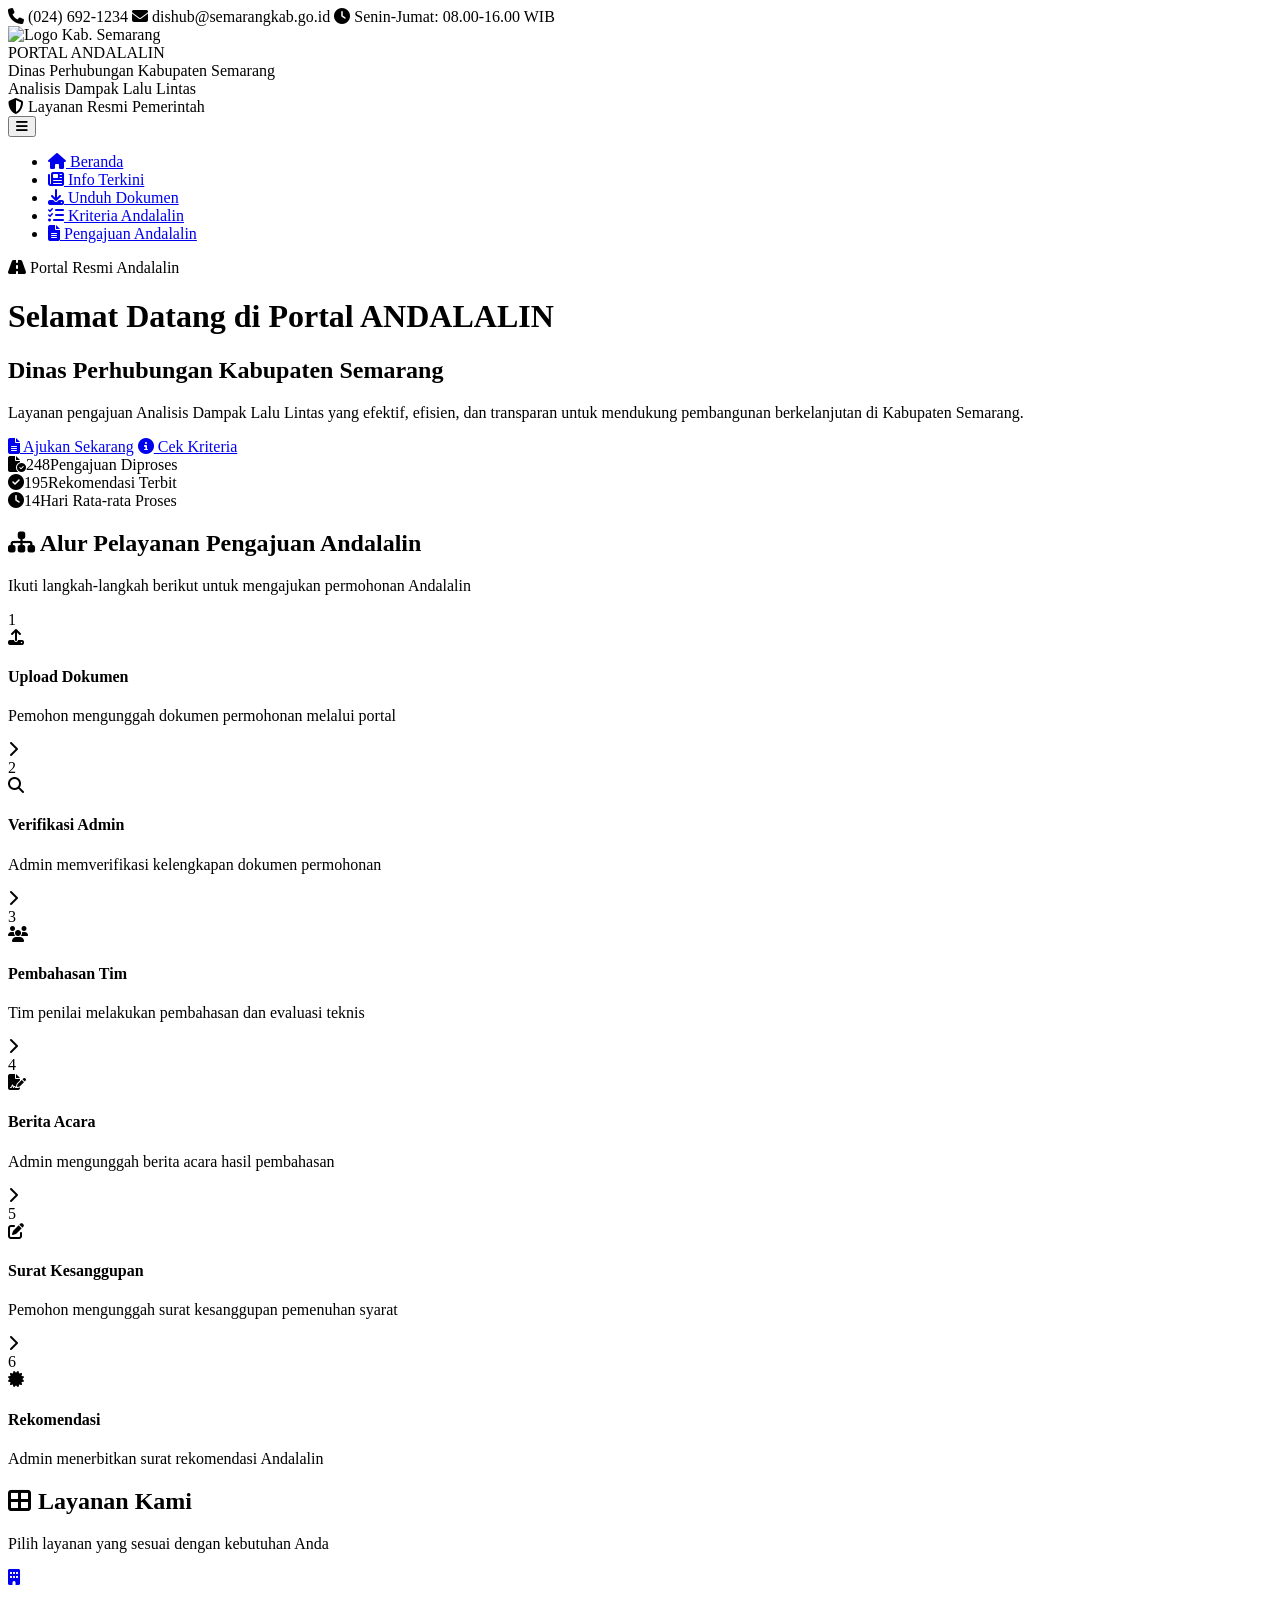
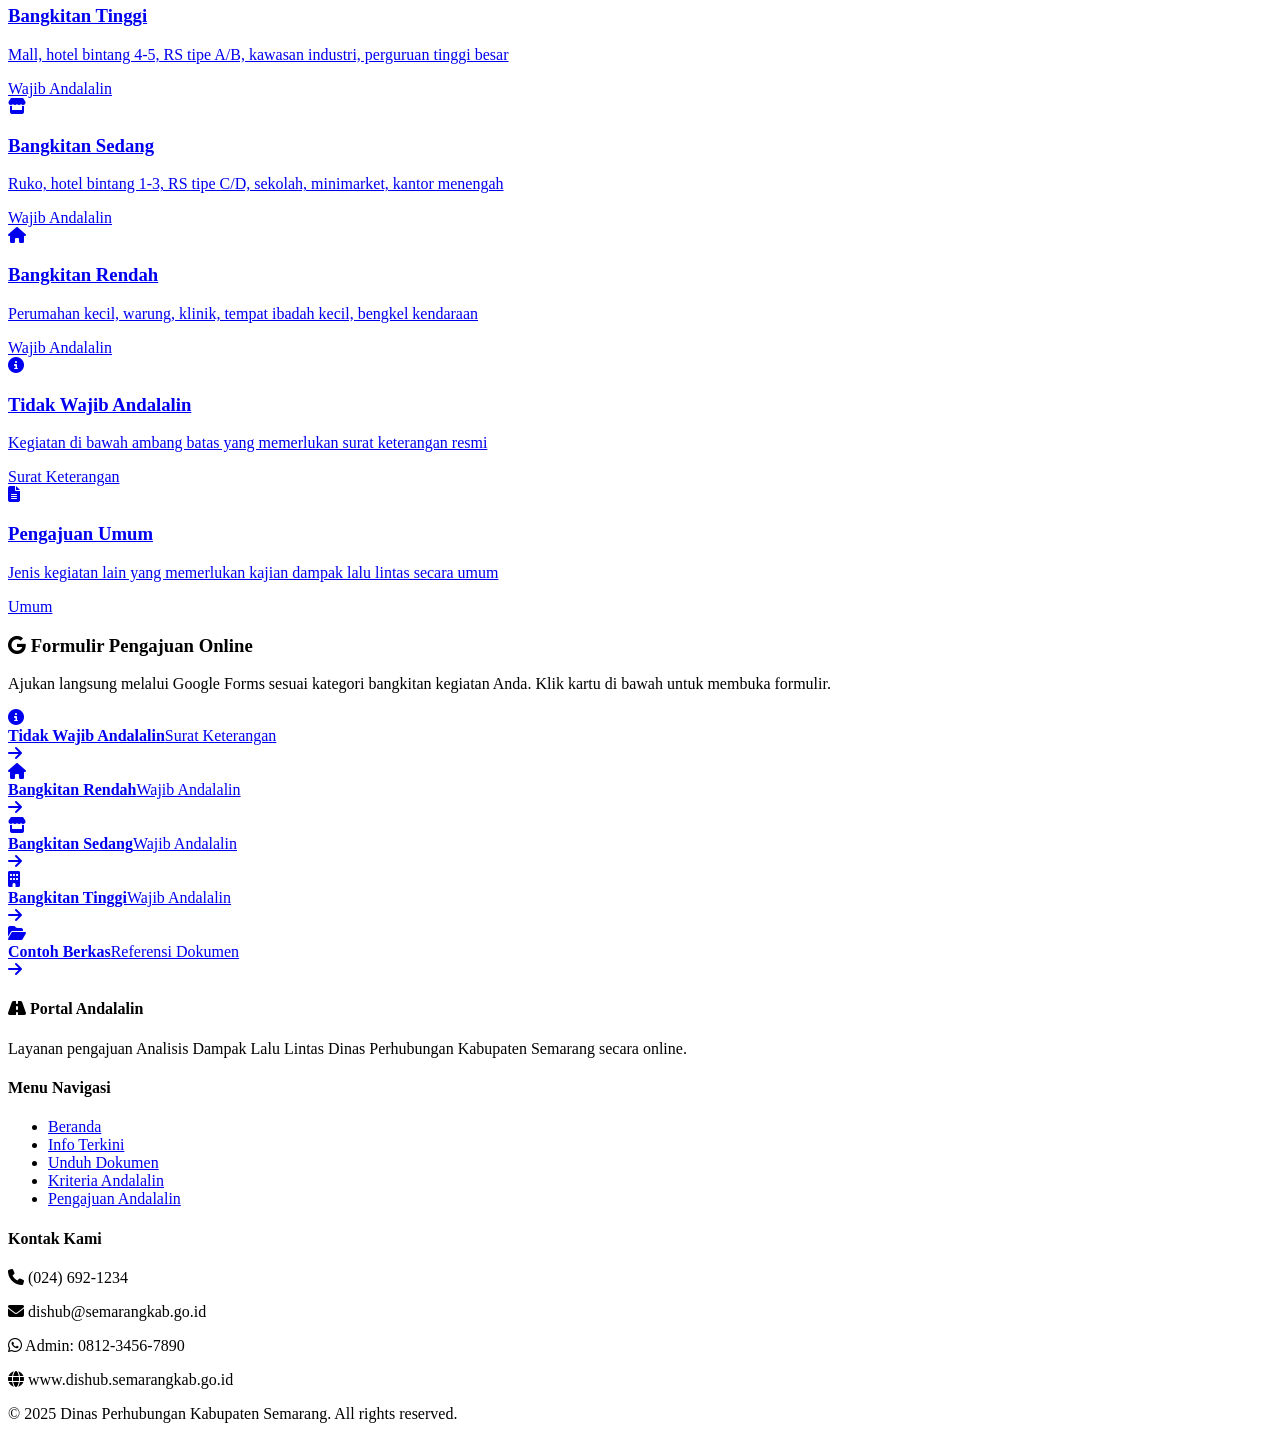
==== index.html @ 5c2f0adc "Add Portal Andalalin HTML pages: index, info, kriteria, unduh" ====
<!DOCTYPE html>
<html lang="id">
<head>
  <meta charset="UTF-8"/>
  <meta name="viewport" content="width=device-width,initial-scale=1.0"/>
  <title>Beranda - Portal Andalalin Dishub Kab. Semarang</title>
  <link rel="stylesheet" href="style.css"/>
  <link rel="stylesheet" href="https://cdnjs.cloudflare.com/ajax/libs/font-awesome/6.5.0/css/all.min.css"/>
</head>
<body>

<div class="topbar">
  <div class="container">
    <span><i class="fas fa-phone"></i> (024) 692-1234</span>
    <span><i class="fas fa-envelope"></i> dishub@semarangkab.go.id</span>
    <span><i class="fas fa-clock"></i> Senin-Jumat: 08.00-16.00 WIB</span>
  </div>
</div>

<header class="site-header">
  <div class="container header-inner">
    <div class="header-logo">
      <img src="https://upload.wikimedia.org/wikipedia/commons/thumb/1/1e/Lambang_Kabupaten_Semarang.png/120px-Lambang_Kabupaten_Semarang.png" alt="Logo Kab. Semarang"/>
      <div>
        <div class="header-title">PORTAL ANDALALIN</div>
        <div class="header-sub">Dinas Perhubungan Kabupaten Semarang</div>
        <div class="header-tagline">Analisis Dampak Lalu Lintas</div>
      </div>
    </div>
    <div class="header-badge"><i class="fas fa-shield-alt"></i> Layanan Resmi Pemerintah</div>
  </div>
</header>

<nav class="navbar">
  <div class="container nav-inner">
    <button class="nav-toggle" onclick="toggleNav()"><i class="fas fa-bars"></i></button>
    <ul class="nav-menu" id="navMenu">
      <li><a href="index.html" class="active"><i class="fas fa-home"></i> Beranda</a></li>
      <li><a href="info.html"><i class="fas fa-newspaper"></i> Info Terkini</a></li>
      <li><a href="unduh.html"><i class="fas fa-download"></i> Unduh Dokumen</a></li>
      <li><a href="kriteria.html"><i class="fas fa-list-check"></i> Kriteria Andalalin</a></li>
      <li><a href="pengajuan.html"><i class="fas fa-file-alt"></i> Pengajuan Andalalin</a></li>
    </ul>
  </div>
</nav>

<main>
  <!-- HERO -->
  <div class="hero-banner">
    <div class="container hero-inner">
      <div class="hero-content">
        <div class="hero-badge"><i class="fas fa-road"></i> Portal Resmi Andalalin</div>
        <h1>Selamat Datang di Portal ANDALALIN</h1>
        <h2>Dinas Perhubungan Kabupaten Semarang</h2>
        <p>Layanan pengajuan Analisis Dampak Lalu Lintas yang efektif, efisien, dan transparan untuk mendukung pembangunan berkelanjutan di Kabupaten Semarang.</p>
        <div class="hero-buttons">
          <a href="pengajuan.html" class="btn-primary"><i class="fas fa-file-alt"></i> Ajukan Sekarang</a>
          <a href="kriteria.html" class="btn-outline"><i class="fas fa-info-circle"></i> Cek Kriteria</a>
        </div>
      </div>
      <div class="hero-stats">
        <div class="stat-card"><i class="fas fa-file-circle-check"></i><span class="stat-num">248</span><span class="stat-label">Pengajuan Diproses</span></div>
        <div class="stat-card"><i class="fas fa-check-circle"></i><span class="stat-num">195</span><span class="stat-label">Rekomendasi Terbit</span></div>
        <div class="stat-card"><i class="fas fa-clock"></i><span class="stat-num">14</span><span class="stat-label">Hari Rata-rata Proses</span></div>
      </div>
    </div>
  </div>

  <!-- ALUR PELAYANAN -->
  <section class="section-wrap">
    <div class="container">
      <div class="section-header">
        <h2><i class="fas fa-sitemap"></i> Alur Pelayanan Pengajuan Andalalin</h2>
        <p>Ikuti langkah-langkah berikut untuk mengajukan permohonan Andalalin</p>
      </div>
      <div class="alur-steps">
        <div class="step-item">
          <div class="step-num">1</div>
          <div class="step-icon"><i class="fas fa-upload"></i></div>
          <div class="step-text"><h4>Upload Dokumen</h4><p>Pemohon mengunggah dokumen permohonan melalui portal</p></div>
        </div>
        <div class="step-arrow"><i class="fas fa-chevron-right"></i></div>
        <div class="step-item">
          <div class="step-num">2</div>
          <div class="step-icon"><i class="fas fa-magnifying-glass"></i></div>
          <div class="step-text"><h4>Verifikasi Admin</h4><p>Admin memverifikasi kelengkapan dokumen permohonan</p></div>
        </div>
        <div class="step-arrow"><i class="fas fa-chevron-right"></i></div>
        <div class="step-item">
          <div class="step-num">3</div>
          <div class="step-icon"><i class="fas fa-users"></i></div>
          <div class="step-text"><h4>Pembahasan Tim</h4><p>Tim penilai melakukan pembahasan dan evaluasi teknis</p></div>
        </div>
        <div class="step-arrow"><i class="fas fa-chevron-right"></i></div>
        <div class="step-item">
          <div class="step-num">4</div>
          <div class="step-icon"><i class="fas fa-file-signature"></i></div>
          <div class="step-text"><h4>Berita Acara</h4><p>Admin mengunggah berita acara hasil pembahasan</p></div>
        </div>
        <div class="step-arrow"><i class="fas fa-chevron-right"></i></div>
        <div class="step-item">
          <div class="step-num">5</div>
          <div class="step-icon"><i class="fas fa-pen-to-square"></i></div>
          <div class="step-text"><h4>Surat Kesanggupan</h4><p>Pemohon mengunggah surat kesanggupan pemenuhan syarat</p></div>
        </div>
        <div class="step-arrow"><i class="fas fa-chevron-right"></i></div>
        <div class="step-item">
          <div class="step-num">6</div>
          <div class="step-icon"><i class="fas fa-certificate"></i></div>
          <div class="step-text"><h4>Rekomendasi</h4><p>Admin menerbitkan surat rekomendasi Andalalin</p></div>
        </div>
      </div>
    </div>
  </section>

  <!-- LAYANAN -->
  <section class="section-wrap bg-light">
    <div class="container">
      <div class="section-header">
        <h2><i class="fas fa-th-large"></i> Layanan Kami</h2>
        <p>Pilih layanan yang sesuai dengan kebutuhan Anda</p>
      </div>
      <div class="layanan-grid">
        <a href="pengajuan.html?form=tinggi" class="layanan-card">
          <div class="layanan-icon icon-tinggi"><i class="fas fa-building"></i></div>
          <h3>Bangkitan Tinggi</h3>
          <p>Mall, hotel bintang 4-5, RS tipe A/B, kawasan industri, perguruan tinggi besar</p>
          <span class="layanan-badge badge-tinggi">Wajib Andalalin</span>
        </a>
        <a href="pengajuan.html?form=sedang" class="layanan-card">
          <div class="layanan-icon icon-sedang"><i class="fas fa-store"></i></div>
          <h3>Bangkitan Sedang</h3>
          <p>Ruko, hotel bintang 1-3, RS tipe C/D, sekolah, minimarket, kantor menengah</p>
          <span class="layanan-badge badge-sedang">Wajib Andalalin</span>
        </a>
        <a href="pengajuan.html?form=rendah" class="layanan-card">
          <div class="layanan-icon icon-rendah"><i class="fas fa-home"></i></div>
          <h3>Bangkitan Rendah</h3>
          <p>Perumahan kecil, warung, klinik, tempat ibadah kecil, bengkel kendaraan</p>
          <span class="layanan-badge badge-rendah">Wajib Andalalin</span>
        </a>
        <a href="pengajuan.html?form=tidakwajib" class="layanan-card">
          <div class="layanan-icon icon-tidakwajib"><i class="fas fa-circle-info"></i></div>
          <h3>Tidak Wajib Andalalin</h3>
          <p>Kegiatan di bawah ambang batas yang memerlukan surat keterangan resmi</p>
          <span class="layanan-badge badge-tidakwajib">Surat Keterangan</span>
        </a>
        <a href="pengajuan.html?form=umum" class="layanan-card">
          <div class="layanan-icon icon-umum"><i class="fas fa-file-alt"></i></div>
          <h3>Pengajuan Umum</h3>
          <p>Jenis kegiatan lain yang memerlukan kajian dampak lalu lintas secara umum</p>
          <span class="layanan-badge badge-umum">Umum</span>
        </a>
      </div>

      <!-- GOOGLE FORMS LINKS -->
      <div class="gforms-section">
        <h3><i class="fab fa-google"></i> Formulir Pengajuan Online</h3>
        <p>Ajukan langsung melalui Google Forms sesuai kategori bangkitan kegiatan Anda. Klik kartu di bawah untuk membuka formulir.</p>
        <div class="gform-grid">
          <a href="https://forms.gle/auFGN3j7fLzXFLAq8" target="_blank" class="gform-card">
            <div class="gform-card-icon"><i class="fas fa-circle-info"></i></div>
            <div class="gform-card-text"><strong>Tidak Wajib Andalalin</strong><span>Surat Keterangan</span></div>
            <i class="fas fa-arrow-right gform-card-arrow"></i>
          </a>
          <a href="https://forms.gle/JbmsUfnGykwioJqx5" target="_blank" class="gform-card">
            <div class="gform-card-icon"><i class="fas fa-home"></i></div>
            <div class="gform-card-text"><strong>Bangkitan Rendah</strong><span>Wajib Andalalin</span></div>
            <i class="fas fa-arrow-right gform-card-arrow"></i>
          </a>
          <a href="https://forms.gle/3qqe38qCsqhMbhhW7" target="_blank" class="gform-card">
            <div class="gform-card-icon"><i class="fas fa-store"></i></div>
            <div class="gform-card-text"><strong>Bangkitan Sedang</strong><span>Wajib Andalalin</span></div>
            <i class="fas fa-arrow-right gform-card-arrow"></i>
          </a>
          <a href="https://forms.gle/dCrBg6v6KddAtRvJ7" target="_blank" class="gform-card">
            <div class="gform-card-icon"><i class="fas fa-building"></i></div>
            <div class="gform-card-text"><strong>Bangkitan Tinggi</strong><span>Wajib Andalalin</span></div>
            <i class="fas fa-arrow-right gform-card-arrow"></i>
          </a>
          <a href="https://forms.gle/CdkfuBHq7LzcGH7m8" target="_blank" class="gform-card">
            <div class="gform-card-icon"><i class="fas fa-folder-open"></i></div>
            <div class="gform-card-text"><strong>Contoh Berkas</strong><span>Referensi Dokumen</span></div>
            <i class="fas fa-arrow-right gform-card-arrow"></i>
          </a>
        </div>
      </div>

    </div>
  </section>
</main>

<footer class="site-footer">
  <div class="container footer-inner">
    <div class="footer-col">
      <h4><i class="fas fa-road"></i> Portal Andalalin</h4>
      <p>Layanan pengajuan Analisis Dampak Lalu Lintas Dinas Perhubungan Kabupaten Semarang secara online.</p>
    </div>
    <div class="footer-col">
      <h4>Menu Navigasi</h4>
      <ul>
        <li><a href="index.html">Beranda</a></li>
        <li><a href="info.html">Info Terkini</a></li>
        <li><a href="unduh.html">Unduh Dokumen</a></li>
        <li><a href="kriteria.html">Kriteria Andalalin</a></li>
        <li><a href="pengajuan.html">Pengajuan Andalalin</a></li>
      </ul>
    </div>
    <div class="footer-col">
      <h4>Kontak Kami</h4>
      <p><i class="fas fa-phone"></i> (024) 692-1234</p>
      <p><i class="fas fa-envelope"></i> dishub@semarangkab.go.id</p>
      <p><i class="fab fa-whatsapp"></i> Admin: 0812-3456-7890</p>
      <p><i class="fas fa-globe"></i> www.dishub.semarangkab.go.id</p>
    </div>
  </div>
  <div class="footer-bottom">
    <p>&copy; 2025 Dinas Perhubungan Kabupaten Semarang. All rights reserved.</p>
  </div>
</footer>

<script src="script.js"></script>
</body>
</html>
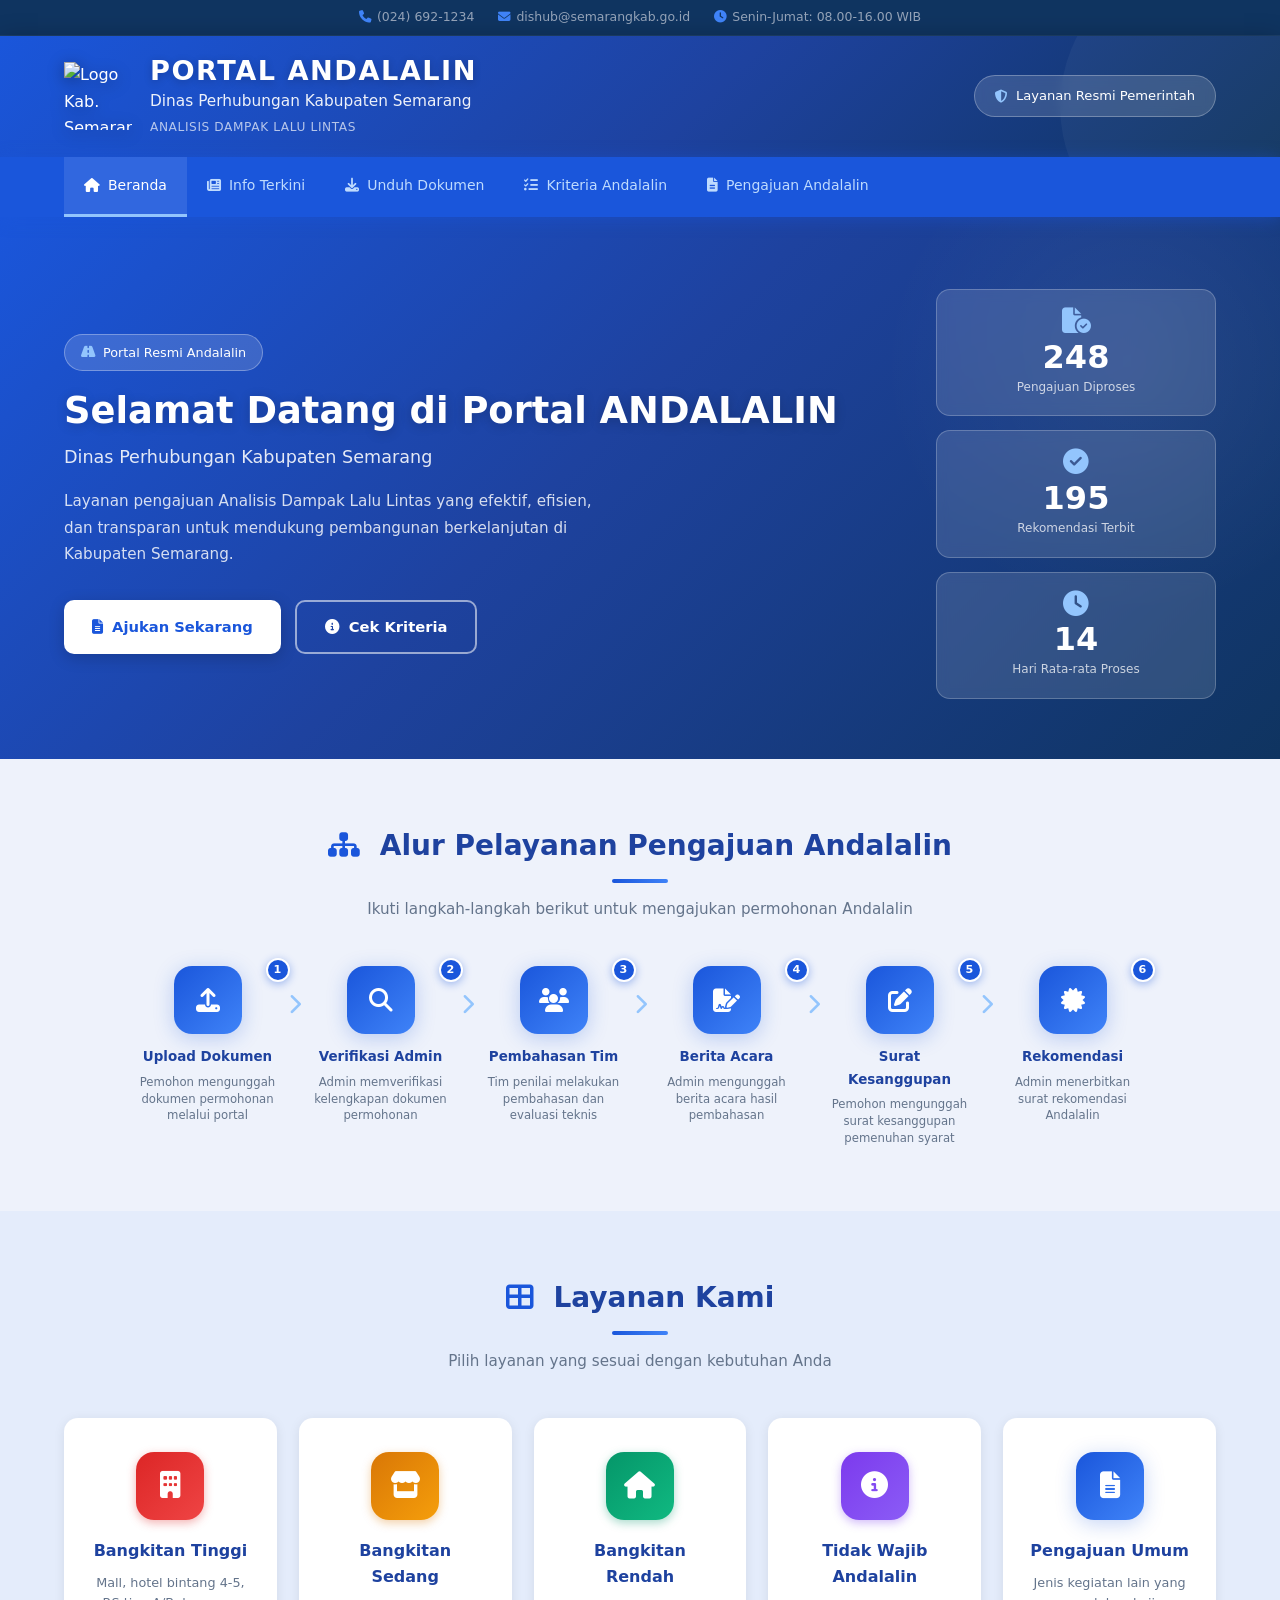
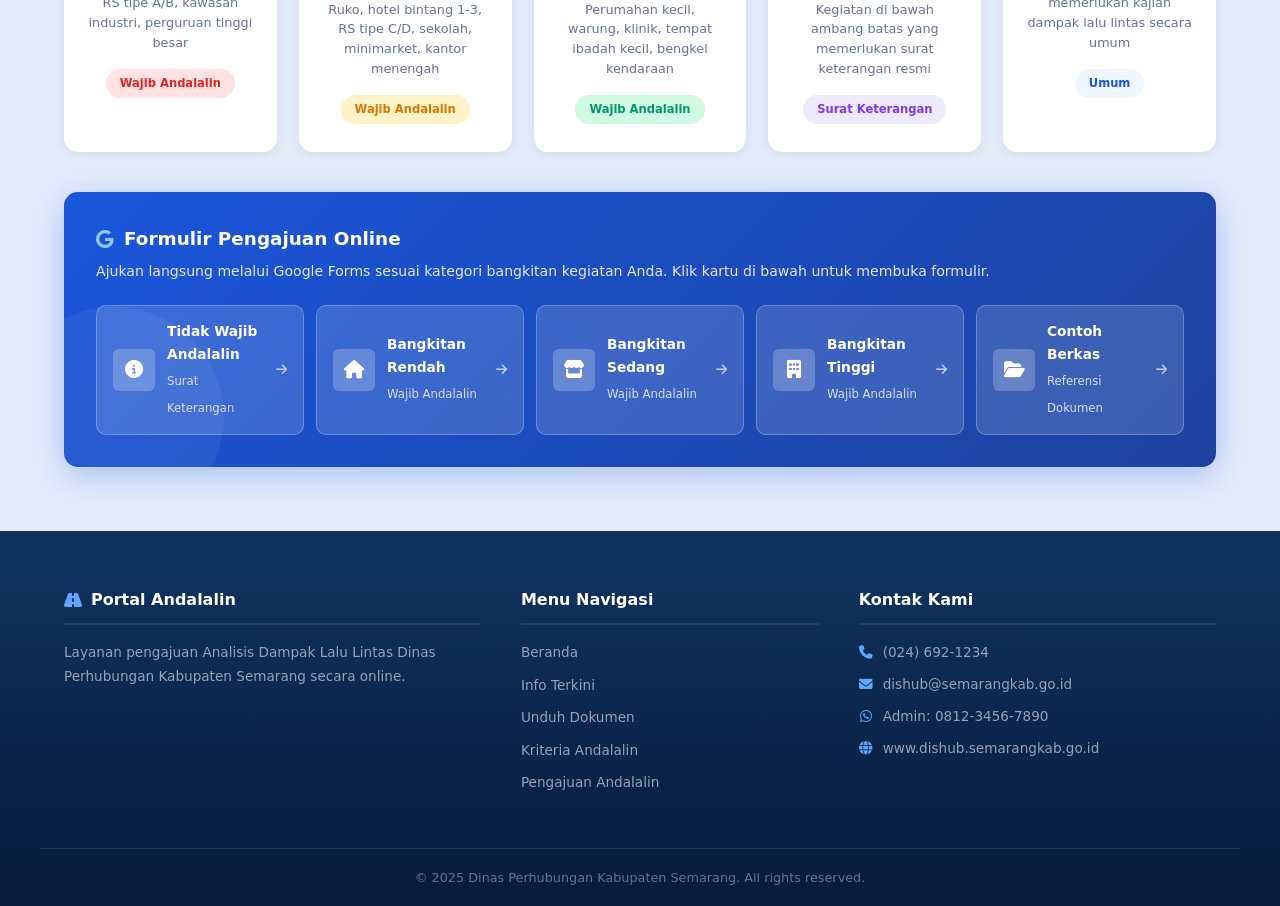
==== commit c8767bf8: "Add files via upload" ====
--- a/index.html
+++ b/index.html
@@ -1,4 +1,4 @@
-<!DOCTYPE html>
+﻿<!DOCTYPE html>
 <html lang="id">
 <head>
   <meta charset="UTF-8"/>
@@ -221,4 +221,4 @@
 
 <script src="script.js"></script>
 </body>
-</html>+</html>
--- a/style.css
+++ b/style.css
@@ -0,0 +1,492 @@
+/* Portal Andalalin - Dishub Kab. Semarang */
+:root{--bm:#1a56db;--bd:#1e429f;--bn:#0f3460;--bl:#3f83f8;--bp:#eff6ff;--bb:#bfdbfe;--w:#fff;--g9:#1e293b;--g7:#374151;--g5:#64748b;--g4:#94a3b8;--g2:#e2e8f0;--g1:#f1f5f9;--g0:#f8fafc;--red:#dc2626;--ora:#d97706;--grn:#059669;--pur:#7c3aed;--sh:0 2px 12px rgba(0,0,0,.08);--shb:0 4px 20px rgba(26,86,219,.25);--r6:6px;--r10:10px;--r14:14px;--tr:all .22s ease}
+*,*::before,*::after{box-sizing:border-box;margin:0;padding:0}html{scroll-behavior:smooth}body{font-family:"Segoe UI",system-ui,sans-serif;background:#eef2fb;color:var(--g9);line-height:1.65}a{text-decoration:none;color:inherit}ul{list-style:none}img{max-width:100%;display:block}button{font-family:inherit}.container{max-width:1200px;margin:0 auto;padding:0 24px}
+.topbar{background:var(--bn);color:#94a3b8;font-size:.78rem;padding:7px 0;border-bottom:1px solid rgba(255,255,255,.06)}.topbar .container{display:flex;gap:24px;flex-wrap:wrap;justify-content:center;align-items:center}.topbar span{display:flex;align-items:center;gap:6px}.topbar i{color:var(--bl)}
+.site-header{background:linear-gradient(135deg,var(--bm) 0%,var(--bd) 55%,var(--bn) 100%);color:var(--w);padding:20px 0;box-shadow:0 4px 24px rgba(0,0,0,.28);position:relative;overflow:hidden}.site-header::before{content:"";position:absolute;top:-80px;right:-80px;width:300px;height:300px;background:rgba(255,255,255,.04);border-radius:50%;pointer-events:none}
+.header-inner{display:flex;align-items:center;justify-content:space-between;gap:20px;flex-wrap:wrap;position:relative;z-index:1}.header-logo{display:flex;align-items:center;gap:18px}.header-logo img{width:68px;height:68px;object-fit:contain;filter:drop-shadow(0 3px 8px rgba(0,0,0,.35));flex-shrink:0}.header-title{display:block;font-size:1.7rem;font-weight:800;letter-spacing:1.5px;line-height:1.1;text-shadow:0 2px 8px rgba(0,0,0,.2)}.header-sub{display:block;font-size:.96rem;font-weight:500;opacity:.92;margin-top:3px}.header-tagline{display:block;font-size:.76rem;opacity:.68;margin-top:3px;letter-spacing:.6px;text-transform:uppercase}.header-badge{display:flex;align-items:center;gap:8px;background:rgba(255,255,255,.14);border:1px solid rgba(255,255,255,.28);border-radius:24px;padding:9px 20px;font-size:.82rem;font-weight:500;backdrop-filter:blur(6px);white-space:nowrap}.header-badge i{color:#93c5fd}
+.navbar{background:var(--bm);position:sticky;top:0;z-index:1000;box-shadow:0 2px 16px rgba(26,86,219,.45)}.nav-inner{display:flex;align-items:center;justify-content:space-between;position:relative}.nav-menu{display:flex}.nav-menu a{display:flex;align-items:center;gap:8px;color:#bfdbfe;padding:17px 20px;font-size:.875rem;font-weight:500;transition:var(--tr);border-bottom:3px solid transparent;white-space:nowrap}.nav-menu a:hover,.nav-menu a.active{color:var(--w);background:rgba(255,255,255,.1);border-bottom-color:#93c5fd}.nav-toggle{display:none;background:none;border:none;color:var(--w);font-size:1.35rem;cursor:pointer;padding:15px 18px}.nav-toggle:hover{background:rgba(255,255,255,.1)}
+.page-hero{background:linear-gradient(135deg,var(--bm),var(--bd));color:var(--w);padding:52px 0 44px;text-align:center;position:relative;overflow:hidden}.page-hero::before{content:"";position:absolute;inset:0;background:url("data:image/svg+xml,%3Csvg width=40 height=40 viewBox=0 0 40 40 xmlns=http://www.w3.org/2000/svg%3E%3Cg fill=%23fff fill-opacity=0.03%3E%3Cpath d=M20 20h20v20H20zM0 0h20v20H0z/%3E%3C/g%3E%3C/svg%3E")}.page-hero .container{position:relative;z-index:1}.page-hero h1{font-size:2rem;font-weight:800;margin-bottom:10px}.page-hero h1 i{margin-right:10px;color:#93c5fd}.page-hero p{font-size:.98rem;opacity:.88;max-width:580px;margin:0 auto;line-height:1.7}
+.hero-banner{background:linear-gradient(135deg,var(--bm) 0%,var(--bd) 45%,var(--bn) 100%);color:var(--w);padding:72px 0 60px;position:relative;overflow:hidden}.hero-banner::before{content:"";position:absolute;top:-100px;right:-100px;width:500px;height:500px;background:radial-gradient(circle,rgba(255,255,255,.06) 0%,transparent 70%);pointer-events:none}.hero-inner{display:grid;grid-template-columns:1fr 280px;gap:48px;align-items:center;position:relative;z-index:1}.hero-badge{display:inline-flex;align-items:center;gap:8px;background:rgba(255,255,255,.15);border:1px solid rgba(255,255,255,.3);border-radius:24px;padding:7px 16px;font-size:.8rem;margin-bottom:18px}.hero-badge i{color:#93c5fd}.hero-content h1{font-size:2.3rem;font-weight:800;line-height:1.2;margin-bottom:10px;text-shadow:0 2px 12px rgba(0,0,0,.2)}.hero-content h2{font-size:1.1rem;font-weight:500;opacity:.88;margin-bottom:16px}.hero-content p{font-size:.95rem;opacity:.82;max-width:540px;margin-bottom:32px;line-height:1.75}.hero-buttons{display:flex;gap:14px;flex-wrap:wrap}
+.btn-primary{display:inline-flex;align-items:center;gap:9px;background:var(--w);color:var(--bm);padding:13px 28px;border-radius:var(--r10);font-weight:700;font-size:.92rem;border:none;cursor:pointer;transition:var(--tr);box-shadow:0 4px 16px rgba(0,0,0,.18)}.btn-primary:hover{background:#eff6ff;transform:translateY(-2px);box-shadow:0 8px 24px rgba(0,0,0,.22)}.btn-outline{display:inline-flex;align-items:center;gap:9px;background:transparent;color:var(--w);padding:13px 28px;border-radius:var(--r10);font-weight:600;font-size:.92rem;border:2px solid rgba(255,255,255,.55);cursor:pointer;transition:var(--tr)}.btn-outline:hover{background:rgba(255,255,255,.15);border-color:var(--w);transform:translateY(-2px)}
+.hero-stats{display:flex;flex-direction:column;gap:14px}.stat-card{background:rgba(255,255,255,.13);border:1px solid rgba(255,255,255,.22);border-radius:var(--r14);padding:18px 22px;text-align:center;backdrop-filter:blur(6px);transition:var(--tr)}.stat-card:hover{background:rgba(255,255,255,.2);transform:translateX(-4px)}.stat-card i{font-size:1.6rem;color:#93c5fd;margin-bottom:7px;display:block}.stat-num{display:block;font-size:2rem;font-weight:800;line-height:1}.stat-label{display:block;font-size:.75rem;opacity:.75;margin-top:5px}
+.section-wrap{padding:64px 0}.bg-light{background:#e4ecfb}.section-header{text-align:center;margin-bottom:44px}.section-header h2{font-size:1.75rem;font-weight:800;color:var(--bd);margin-bottom:8px;display:inline-block;position:relative}.section-header h2::after{content:"";display:block;width:56px;height:4px;background:linear-gradient(90deg,var(--bm),var(--bl));border-radius:2px;margin:10px auto 0}.section-header h2 i{color:var(--bm);margin-right:10px}.section-header p{color:var(--g5);font-size:.95rem;margin-top:6px}.alur-steps{display:flex;align-items:flex-start;gap:6px;flex-wrap:wrap;justify-content:center}.step-item{display:flex;flex-direction:column;align-items:center;text-align:center;max-width:148px;position:relative}.step-num{position:absolute;top:-8px;right:-8px;background:var(--bm);color:var(--w);width:24px;height:24px;border-radius:50%;font-size:.7rem;font-weight:800;display:flex;align-items:center;justify-content:center;z-index:1;box-shadow:0 2px 8px rgba(26,86,219,.4);border:2px solid var(--w)}.step-icon{width:68px;height:68px;background:linear-gradient(135deg,var(--bm),var(--bl));border-radius:18px;display:flex;align-items:center;justify-content:center;color:var(--w);font-size:1.5rem;margin-bottom:12px;box-shadow:var(--shb);transition:var(--tr)}.step-item:hover .step-icon{transform:translateY(-4px)}.step-text h4{font-size:.84rem;font-weight:700;color:var(--bd);margin-bottom:5px}.step-text p{font-size:.73rem;color:var(--g5);line-height:1.45}.step-arrow{color:#93c5fd;font-size:1.3rem;margin-top:22px;flex-shrink:0}
+.layanan-grid{display:grid;grid-template-columns:repeat(auto-fit,minmax(210px,1fr));gap:22px}.layanan-card{background:var(--w);border-radius:var(--r14);padding:32px 22px 26px;text-align:center;box-shadow:var(--sh);border:2px solid transparent;transition:var(--tr);cursor:pointer;display:block;color:var(--g9);position:relative;overflow:hidden}.layanan-card::before{content:"";position:absolute;top:0;left:0;right:0;height:4px;background:linear-gradient(90deg,var(--bm),var(--bl));transform:scaleX(0);transition:transform .25s ease}.layanan-card:hover::before{transform:scaleX(1)}.layanan-card:hover{border-color:var(--bb);transform:translateY(-6px);box-shadow:0 12px 36px rgba(26,86,219,.16)}.layanan-icon{width:68px;height:68px;border-radius:18px;display:flex;align-items:center;justify-content:center;font-size:1.7rem;margin:0 auto 18px;color:var(--w);transition:var(--tr)}.layanan-card:hover .layanan-icon{transform:scale(1.08)}.icon-tinggi{background:linear-gradient(135deg,#dc2626,#ef4444);box-shadow:0 4px 14px rgba(220,38,38,.3)}.icon-sedang{background:linear-gradient(135deg,#d97706,#f59e0b);box-shadow:0 4px 14px rgba(217,119,6,.3)}.icon-rendah{background:linear-gradient(135deg,#059669,#10b981);box-shadow:0 4px 14px rgba(5,150,105,.3)}.icon-tidakwajib{background:linear-gradient(135deg,#7c3aed,#8b5cf6);box-shadow:0 4px 14px rgba(124,58,237,.3)}.icon-umum{background:linear-gradient(135deg,var(--bm),var(--bl));box-shadow:var(--shb)}.layanan-card h3{font-size:1rem;font-weight:700;color:var(--bd);margin-bottom:9px}.layanan-card p{font-size:.8rem;color:var(--g5);margin-bottom:16px;line-height:1.55}.layanan-badge{display:inline-block;padding:5px 14px;border-radius:24px;font-size:.72rem;font-weight:700}.badge-tinggi{background:#fee2e2;color:#dc2626}.badge-sedang{background:#fef3c7;color:#d97706}.badge-rendah{background:#d1fae5;color:#059669}.badge-tidakwajib{background:#ede9fe;color:#7c3aed}.badge-umum{background:var(--bp);color:var(--bm)}
+.info-grid{display:grid;grid-template-columns:repeat(auto-fit,minmax(320px,1fr));gap:24px}.info-card{background:var(--w);border-radius:var(--r14);overflow:hidden;box-shadow:var(--sh);border:1px solid var(--g2);transition:var(--tr);display:flex;flex-direction:column}.info-card:hover{transform:translateY(-5px);box-shadow:0 12px 36px rgba(0,0,0,.12);border-color:var(--bb)}.info-img-wrap{height:110px;display:flex;align-items:center;justify-content:center;font-size:2.8rem;color:var(--w)}.tag-pengumuman{background:linear-gradient(135deg,#dc2626,#ef4444)}.tag-jadwal{background:linear-gradient(135deg,var(--bm),var(--bl))}.tag-regulasi{background:linear-gradient(135deg,#7c3aed,#8b5cf6)}.tag-layanan{background:linear-gradient(135deg,#059669,#10b981)}.tag-pelatihan{background:linear-gradient(135deg,#d97706,#f59e0b)}.tag-kerjasama{background:linear-gradient(135deg,var(--bn),var(--bm))}.info-body{padding:22px;flex:1;display:flex;flex-direction:column}.info-meta{display:flex;align-items:center;gap:10px;margin-bottom:12px;flex-wrap:wrap}.info-date{font-size:.74rem;color:var(--g4);display:flex;align-items:center;gap:5px}.info-tag{font-size:.7rem;font-weight:700;padding:3px 11px;border-radius:20px;background:var(--bp);color:var(--bm)}.info-body h3{font-size:.96rem;font-weight:700;color:var(--g9);margin-bottom:9px;line-height:1.45}.info-body p{font-size:.83rem;color:var(--g5);line-height:1.65;flex:1}.info-link{display:inline-flex;align-items:center;gap:7px;color:var(--bm);font-size:.83rem;font-weight:700;margin-top:16px;transition:gap .2s}.info-link:hover{gap:12px}
+.unduh-list{display:flex;flex-direction:column;gap:14px}.unduh-card{background:var(--w);border-radius:var(--r10);padding:20px 24px;display:flex;align-items:center;gap:20px;box-shadow:var(--sh);border:1px solid var(--g2);transition:var(--tr)}.unduh-card:hover{border-color:var(--bb);box-shadow:0 6px 24px rgba(26,86,219,.13);transform:translateX(4px)}.unduh-icon{width:54px;height:54px;border-radius:var(--r10);display:flex;align-items:center;justify-content:center;font-size:1.55rem;flex-shrink:0}.icon-pdf{background:#fee2e2;color:#dc2626}.icon-word{background:var(--bp);color:var(--bm)}.icon-excel{background:#d1fae5;color:#059669}.unduh-info{flex:1;min-width:0}.unduh-info h4{font-size:.95rem;font-weight:700;color:var(--g9);margin-bottom:4px}.unduh-info p{font-size:.8rem;color:var(--g5);margin-bottom:6px;line-height:1.5}.unduh-meta{font-size:.74rem;color:var(--g4)}.btn-unduh{display:inline-flex;align-items:center;gap:8px;background:linear-gradient(135deg,var(--bm),var(--bd));color:var(--w);padding:11px 22px;border-radius:var(--r6);font-size:.85rem;font-weight:700;border:none;cursor:pointer;transition:var(--tr);white-space:nowrap;flex-shrink:0;box-shadow:var(--shb)}.btn-unduh:hover{transform:translateY(-2px);box-shadow:0 6px 20px rgba(26,86,219,.35)}.modal-overlay{display:none;position:fixed;inset:0;background:rgba(12,36,97,.6);z-index:9999;align-items:center;justify-content:center;backdrop-filter:blur(4px);padding:20px}.modal-overlay.show{display:flex}.modal-box{background:var(--w);border-radius:20px;padding:44px 40px;text-align:center;max-width:440px;width:100%;box-shadow:0 24px 80px rgba(0,0,0,.28);animation:popIn .3s cubic-bezier(.34,1.56,.64,1);border-top:5px solid var(--grn)}@keyframes popIn{from{transform:scale(.8) translateY(20px);opacity:0}to{transform:scale(1) translateY(0);opacity:1}}.modal-icon{width:80px;height:80px;background:linear-gradient(135deg,#059669,#10b981);border-radius:50%;display:flex;align-items:center;justify-content:center;margin:0 auto 22px;font-size:2.2rem;color:var(--w);box-shadow:0 8px 28px rgba(5,150,105,.4)}.modal-box h3{font-size:1.4rem;font-weight:800;color:var(--g9);margin-bottom:12px}.modal-box p{font-size:.92rem;color:var(--g5);line-height:1.7;margin-bottom:28px}
+.site-footer{background:linear-gradient(180deg,var(--bn) 0%,#081a3a 100%);color:#94a3b8;padding:56px 0 0}.footer-inner{display:grid;grid-template-columns:1.4fr 1fr 1.2fr;gap:40px;padding-bottom:44px;border-bottom:1px solid rgba(255,255,255,.08)}.footer-col h4{color:var(--w);font-size:1rem;font-weight:700;margin-bottom:16px;display:flex;align-items:center;gap:9px;padding-bottom:10px;border-bottom:2px solid rgba(255,255,255,.08)}.footer-col h4 i{color:#60a5fa}.footer-col>p{font-size:.85rem;line-height:1.75;margin-bottom:8px;display:flex;align-items:center;gap:9px}.footer-col>p i{color:#60a5fa;width:15px;text-align:center;flex-shrink:0}.footer-col ul li{margin-bottom:10px}.footer-col ul a{font-size:.85rem;color:#94a3b8;transition:var(--tr);display:flex;align-items:center;gap:8px}.footer-col ul a:hover{color:#60a5fa;padding-left:4px}.footer-bottom{padding:18px 0;text-align:center;font-size:.8rem;color:#64748b}
+@media(max-width:1024px){.footer-inner{grid-template-columns:1fr 1fr}}
+@media(max-width:900px){.hero-inner{grid-template-columns:1fr}.hero-stats{flex-direction:row;justify-content:center;flex-wrap:wrap}.stat-card{min-width:130px;flex:1}.step-arrow{display:none}.alur-steps{gap:16px}.step-item{max-width:160px}}
+@media(max-width:768px){.nav-toggle{display:block}.nav-menu{display:none;flex-direction:column;width:100%;background:var(--bd);position:absolute;top:100%;left:0;padding:6px 0 12px;box-shadow:0 10px 30px rgba(0,0,0,.25);border-top:2px solid rgba(255,255,255,.1)}.nav-menu.open{display:flex}.nav-menu a{padding:13px 22px;border-bottom:none;border-left:4px solid transparent}.nav-menu a.active,.nav-menu a:hover{border-left-color:#93c5fd;background:rgba(255,255,255,.08)}.nav-inner{position:relative;flex-wrap:wrap}.header-title{font-size:1.25rem}.hero-content h1{font-size:1.7rem}.hero-banner{padding:48px 0 40px}.form-row{grid-template-columns:1fr}.ftab span{display:none}.ftab{padding:11px 14px;flex:0 0 auto}.unduh-card{flex-direction:column;text-align:center}.btn-unduh{width:100%;justify-content:center}.ajuan-form{padding:22px 18px}.form-panel-header{padding:22px 20px}.footer-inner{grid-template-columns:1fr;gap:28px}.section-header h2{font-size:1.5rem}.simulasi-row{grid-template-columns:1fr;gap:12px}.gform-grid{grid-template-columns:1fr}}
+@media(max-width:480px){.hero-stats{flex-direction:column;align-items:stretch}.layanan-grid{grid-template-columns:1fr 1fr;gap:14px}.info-grid{grid-template-columns:1fr}.upload-grid{grid-template-columns:1fr}.topbar .container{flex-direction:column;gap:5px}.header-logo img{width:52px;height:52px}.header-title{font-size:1.1rem}.hero-content h1{font-size:1.45rem}.page-hero h1{font-size:1.6rem}.btn-submit{padding:14px 32px;font-size:.92rem}.modal-box{padding:32px 24px}.kriteria-tabs{gap:6px}.ktab{padding:9px 14px;font-size:.8rem}}
+
+/* ===== KRITERIA ===== */
+.kriteria-info-box{background:var(--bp);border:1px solid var(--bb);border-left:5px solid var(--bm);border-radius:var(--r10);padding:18px 22px;display:flex;align-items:flex-start;gap:14px;margin-bottom:30px;color:var(--bd);font-size:.9rem;line-height:1.65}
+.kriteria-info-box i{font-size:1.3rem;color:var(--bm);flex-shrink:0;margin-top:2px}
+.kriteria-tabs{display:flex;gap:10px;flex-wrap:wrap;margin-bottom:26px}
+.ktab{display:flex;align-items:center;gap:8px;padding:11px 22px;border-radius:var(--r6);border:2px solid var(--g2);background:var(--w);color:var(--g5);font-size:.86rem;font-weight:600;cursor:pointer;transition:var(--tr)}
+.ktab:hover{border-color:var(--bm);color:var(--bm);background:var(--bp)}
+.ktab.active{background:var(--bm);color:var(--w);border-color:var(--bm);box-shadow:var(--shb)}
+.kriteria-panel{display:none}
+.kriteria-panel.active{display:block;animation:fadeIn .25s ease}
+@keyframes fadeIn{from{opacity:0;transform:translateY(8px)}to{opacity:1;transform:none}}
+.panel-badge{display:inline-flex;align-items:center;gap:9px;padding:9px 20px;border-radius:var(--r6);font-weight:700;font-size:.9rem;margin-bottom:18px;color:var(--w)}
+.panel-badge.badge-tinggi{background:linear-gradient(135deg,#dc2626,#ef4444)}
+.panel-badge.badge-sedang{background:linear-gradient(135deg,#d97706,#f59e0b)}
+.panel-badge.badge-rendah{background:linear-gradient(135deg,#059669,#10b981)}
+.panel-badge.badge-tidakwajib{background:linear-gradient(135deg,#7c3aed,#8b5cf6)}
+.table-wrap{overflow-x:auto;border-radius:var(--r10);box-shadow:var(--sh);border:1px solid var(--g2)}
+.kriteria-table{width:100%;border-collapse:collapse;background:var(--w);font-size:.88rem}
+.kriteria-table thead tr{background:linear-gradient(135deg,var(--bm),var(--bd));color:var(--w)}
+.kriteria-table th{padding:14px 18px;text-align:left;font-weight:700;white-space:nowrap}
+.kriteria-table td{padding:13px 18px;border-bottom:1px solid var(--g1);color:var(--g7)}
+.kriteria-table tbody tr:nth-child(even){background:#fafcff}
+.kriteria-table tbody tr:hover{background:var(--bp)}
+.kriteria-table tbody tr:last-child td{border-bottom:none}
+.tidakwajib-note{background:#fefce8;border:1px solid #fde68a;border-left:5px solid #d97706;border-radius:var(--r10);padding:18px 22px;display:flex;align-items:flex-start;gap:14px;margin-top:22px;font-size:.86rem;color:#92400e;line-height:1.65}
+.tidakwajib-note i{color:#d97706;font-size:1.2rem;flex-shrink:0;margin-top:2px}
+.kriteria-cta{margin-top:22px}
+
+/* ===== SIMULASI CEK KATEGORI ===== */
+.simulasi-wrap{background:var(--w);border-radius:var(--r14);padding:32px;box-shadow:var(--sh);border:1px solid var(--g2);margin-bottom:36px}
+.simulasi-wrap h3{font-size:1.1rem;font-weight:800;color:var(--bd);margin-bottom:6px;display:flex;align-items:center;gap:10px}
+.simulasi-wrap h3 i{color:var(--bm)}
+.simulasi-wrap>p{font-size:.88rem;color:var(--g5);margin-bottom:24px;line-height:1.6}
+.simulasi-row{display:grid;grid-template-columns:1fr 1fr auto;gap:16px;align-items:end;margin-bottom:16px}
+.simulasi-group{display:flex;flex-direction:column;gap:7px}
+.simulasi-group label{font-size:.85rem;font-weight:600;color:var(--g7);display:flex;align-items:center;gap:7px}
+.simulasi-group label i{color:var(--bm)}
+.simulasi-group select,.simulasi-group input[type=number]{padding:12px 15px;border:2px solid var(--g2);border-radius:var(--r6);font-size:.9rem;font-family:inherit;background:var(--g0);color:var(--g9);transition:var(--tr);cursor:pointer;width:100%}
+.simulasi-group select:focus,.simulasi-group input[type=number]:focus{outline:none;border-color:var(--bm);box-shadow:0 0 0 3px rgba(26,86,219,.1);background:var(--w)}
+.btn-simulasi{display:inline-flex;align-items:center;gap:9px;background:linear-gradient(135deg,var(--bm),var(--bd));color:var(--w);padding:13px 28px;border-radius:var(--r6);font-size:.92rem;font-weight:700;border:none;cursor:pointer;transition:var(--tr);box-shadow:var(--shb);white-space:nowrap;height:fit-content}
+.btn-simulasi:hover{transform:translateY(-2px);box-shadow:0 6px 20px rgba(26,86,219,.4)}
+.simulasi-result{display:none;margin-top:20px;border-radius:var(--r10);overflow:hidden;border:1px solid var(--g2)}
+.simulasi-result.show{display:block;animation:fadeIn .3s ease}
+.result-header{padding:18px 24px;display:flex;align-items:flex-start;gap:14px;color:var(--w)}
+.result-header i{font-size:1.6rem;flex-shrink:0;margin-top:2px}
+.result-header h4{font-size:1rem;font-weight:800;margin-bottom:3px}
+.result-header p{font-size:.83rem;opacity:.9;line-height:1.5}
+.result-body{padding:22px 24px;background:var(--w)}
+.result-body>p{font-size:.88rem;color:var(--g5);line-height:1.65;margin-bottom:18px}
+.result-actions{display:flex;gap:12px;flex-wrap:wrap}
+.result-tinggi .result-header{background:linear-gradient(135deg,#dc2626,#ef4444)}
+.result-sedang .result-header{background:linear-gradient(135deg,#d97706,#f59e0b)}
+.result-rendah .result-header{background:linear-gradient(135deg,#059669,#10b981)}
+.result-tidakwajib .result-header{background:linear-gradient(135deg,#7c3aed,#8b5cf6)}
+.btn-gform{display:inline-flex;align-items:center;gap:8px;padding:11px 22px;border-radius:var(--r6);font-size:.86rem;font-weight:700;cursor:pointer;transition:var(--tr);text-decoration:none;border:none}
+.btn-gform-primary{background:linear-gradient(135deg,var(--bm),var(--bd));color:var(--w);box-shadow:var(--shb)}
+.btn-gform-primary:hover{transform:translateY(-2px);box-shadow:0 6px 20px rgba(26,86,219,.4)}
+.btn-gform-outline{background:var(--w);color:var(--bm);border:2px solid var(--bm)}
+.btn-gform-outline:hover{background:var(--bp)}
+
+/* ===== FORM TABS & PANELS ===== */
+.form-tabs{display:flex;gap:6px;flex-wrap:wrap;margin-bottom:30px;background:var(--w);padding:8px;border-radius:var(--r14);box-shadow:var(--sh);border:1px solid var(--g2)}
+.ftab{display:flex;align-items:center;gap:8px;padding:11px 18px;border-radius:var(--r6);border:none;background:transparent;color:var(--g5);font-size:.86rem;font-weight:600;cursor:pointer;transition:var(--tr);flex:1;justify-content:center}
+.ftab:hover{background:var(--bp);color:var(--bm)}
+.ftab.active{background:linear-gradient(135deg,var(--bm),var(--bd));color:var(--w);box-shadow:var(--shb)}
+.ftab i{font-size:1rem}
+.form-panel{display:none}
+.form-panel.active{display:block;animation:fadeIn .25s ease}
+.form-panel-header{background:linear-gradient(135deg,var(--bm) 0%,var(--bd) 60%,var(--bn) 100%);color:var(--w);border-radius:var(--r14);padding:28px 32px;margin-bottom:26px;position:relative;overflow:hidden}
+.form-panel-header::before{content:"";position:absolute;top:-40px;right:-40px;width:180px;height:180px;background:rgba(255,255,255,.06);border-radius:50%}
+.form-panel-header h3{font-size:1.25rem;font-weight:800;margin:12px 0 7px;position:relative}
+.form-panel-header p{font-size:.87rem;opacity:.85;line-height:1.6;position:relative}
+.form-badge{display:inline-flex;align-items:center;gap:7px;padding:6px 16px;border-radius:24px;font-size:.78rem;font-weight:700;background:rgba(255,255,255,.2);border:1px solid rgba(255,255,255,.35);position:relative}
+
+/* ===== FORM FIELDS ===== */
+.ajuan-form{background:var(--w);border-radius:var(--r14);padding:32px;box-shadow:var(--sh);border:1px solid var(--g2)}
+.form-section-title{font-size:.9rem;font-weight:700;color:var(--bm);padding:11px 16px;background:var(--bp);border-left:5px solid var(--bm);border-radius:0 var(--r6) var(--r6) 0;margin-bottom:22px;display:flex;align-items:center;gap:9px}
+.form-row{display:grid;grid-template-columns:1fr 1fr;gap:22px;margin-bottom:22px}
+.form-group{display:flex;flex-direction:column;gap:8px}
+.form-group label{font-size:.86rem;font-weight:600;color:var(--g7);display:flex;align-items:center;gap:7px}
+.form-group label i{color:var(--bm);width:16px;text-align:center}
+.form-group input,.form-group textarea{padding:12px 15px;border:2px solid var(--g2);border-radius:var(--r6);font-size:.9rem;font-family:inherit;transition:var(--tr);background:var(--g0);color:var(--g9);resize:vertical}
+.form-group input:focus,.form-group textarea:focus{outline:none;border-color:var(--bm);box-shadow:0 0 0 4px rgba(26,86,219,.1);background:var(--w)}
+.form-group input::placeholder,.form-group textarea::placeholder{color:var(--g4)}
+.req{color:var(--red);margin-left:2px}
+
+/* ===== UPLOAD BERKAS ===== */
+.upload-grid{display:grid;grid-template-columns:repeat(auto-fit,minmax(230px,1fr));gap:18px;margin-bottom:28px}
+.upload-item{display:flex;flex-direction:column;gap:9px}
+.upload-label{font-size:.86rem;font-weight:700;color:var(--g7);display:flex;align-items:center;gap:8px}
+.upload-label i{color:var(--bm)}
+.upload-box{display:flex;flex-direction:column;align-items:center;justify-content:center;gap:7px;border:2px dashed var(--bb);border-radius:var(--r10);padding:26px 16px;cursor:pointer;transition:var(--tr);background:#f5f9ff;text-align:center;min-height:120px}
+.upload-box:hover{border-color:var(--bm);background:var(--bp);transform:translateY(-2px);box-shadow:0 4px 16px rgba(26,86,219,.12)}
+.upload-box>i{font-size:2rem;color:var(--bl)}
+.upload-text{font-size:.8rem;color:var(--g7);font-weight:600}
+.upload-hint{font-size:.72rem;color:var(--g4)}
+.upload-filename{font-size:.76rem;color:var(--grn);font-weight:700;word-break:break-all;margin-top:4px}
+
+/* ===== SUBMIT ===== */
+.form-submit-area{display:flex;flex-direction:column;align-items:center;gap:14px;padding-top:20px;border-top:2px solid var(--g1);margin-top:10px}
+.btn-submit{display:inline-flex;align-items:center;gap:11px;background:linear-gradient(135deg,var(--bm),var(--bd));color:var(--w);padding:15px 48px;border-radius:var(--r10);font-size:1rem;font-weight:800;border:none;cursor:pointer;transition:var(--tr);box-shadow:0 5px 18px rgba(26,86,219,.4);letter-spacing:.3px}
+.btn-submit:hover{transform:translateY(-3px);box-shadow:0 8px 28px rgba(26,86,219,.5)}
+.btn-submit:active{transform:translateY(-1px)}
+.form-note{font-size:.79rem;color:var(--g5);display:flex;align-items:center;gap:7px;text-align:center;background:var(--bp);padding:10px 18px;border-radius:var(--r6);border:1px solid var(--bb)}
+.form-note i{color:var(--bm);flex-shrink:0}
+
+/* ===== LINK GOOGLE FORM CARDS ===== */
+
+/* Section wrapper biru untuk pengajuan-links */
+.pengajuan-links {
+  background: linear-gradient(135deg, var(--bm) 0%, var(--bd) 100%);
+  border-radius: var(--r14);
+  padding: 32px;
+  margin-bottom: 30px;
+  color: var(--w);
+  box-shadow: 0 8px 32px rgba(26,86,219,.3);
+  position: relative;
+  overflow: hidden;
+}
+.pengajuan-links::before {
+  content: "";
+  position: absolute;
+  top: -60px; right: -60px;
+  width: 220px; height: 220px;
+  background: rgba(255,255,255,.06);
+  border-radius: 50%;
+  pointer-events: none;
+}
+.pengajuan-links h3 {
+  font-size: 1.1rem;
+  font-weight: 800;
+  margin-bottom: 6px;
+  display: flex;
+  align-items: center;
+  gap: 10px;
+  color: var(--w);
+  position: relative;
+}
+.pengajuan-links h3 i { color: #93c5fd; }
+.pengajuan-links > p {
+  font-size: .88rem;
+  opacity: .88;
+  margin-bottom: 22px;
+  line-height: 1.6;
+  position: relative;
+}
+
+/* Grid kartu */
+.gform-grid {
+  display: grid;
+  grid-template-columns: repeat(auto-fit, minmax(175px, 1fr));
+  gap: 12px;
+  position: relative;
+}
+
+/* Kartu di dalam section biru (pengajuan-links) */
+.pengajuan-links .gform-card {
+  background: rgba(255,255,255,.14);
+  border: 1px solid rgba(255,255,255,.25);
+  border-radius: var(--r10);
+  padding: 14px 16px;
+  display: flex;
+  align-items: center;
+  gap: 12px;
+  color: var(--w) !important;
+  text-decoration: none;
+  transition: var(--tr);
+}
+.pengajuan-links .gform-card:hover {
+  background: rgba(255,255,255,.26);
+  transform: translateY(-3px);
+  box-shadow: 0 6px 20px rgba(0,0,0,.18);
+  border-color: rgba(255,255,255,.5);
+}
+/* Ikon di dalam section biru — override warna gradient dengan putih transparan */
+.pengajuan-links .gform-card .gform-card-icon {
+  width: 42px;
+  height: 42px;
+  border-radius: var(--r6);
+  background: rgba(255,255,255,.22) !important;
+  box-shadow: none !important;
+  display: flex;
+  align-items: center;
+  justify-content: center;
+  font-size: 1.15rem;
+  color: var(--w);
+  flex-shrink: 0;
+}
+.pengajuan-links .gform-card .gform-card-text strong {
+  display: block;
+  font-size: .86rem;
+  font-weight: 700;
+  color: var(--w);
+  margin-bottom: 2px;
+}
+.pengajuan-links .gform-card .gform-card-text span {
+  font-size: .73rem;
+  color: rgba(255,255,255,.78);
+}
+.pengajuan-links .gform-card .gform-card-arrow {
+  margin-left: auto;
+  color: rgba(255,255,255,.65);
+  font-size: .8rem;
+  transition: var(--tr);
+  flex-shrink: 0;
+}
+.pengajuan-links .gform-card:hover .gform-card-arrow {
+  color: var(--w);
+  transform: translateX(4px);
+}
+
+/* Kartu standalone (di luar section biru) */
+.gform-card {
+  display: flex;
+  align-items: center;
+  gap: 14px;
+  padding: 16px 18px;
+  border-radius: var(--r10);
+  border: 2px solid var(--g2);
+  background: var(--w);
+  transition: var(--tr);
+  text-decoration: none;
+  color: var(--g9);
+}
+.gform-card:hover {
+  border-color: var(--bm);
+  background: var(--bp);
+  transform: translateY(-2px);
+  box-shadow: 0 4px 16px rgba(26,86,219,.12);
+}
+.gform-card-icon {
+  width: 44px;
+  height: 44px;
+  border-radius: var(--r6);
+  display: flex;
+  align-items: center;
+  justify-content: center;
+  font-size: 1.2rem;
+  color: var(--w);
+  flex-shrink: 0;
+}
+/* Warna ikon per kategori — berlaku di kartu standalone */
+.icon-tidakwajib { background: linear-gradient(135deg,#7c3aed,#8b5cf6); box-shadow: 0 3px 10px rgba(124,58,237,.35); }
+.icon-rendah     { background: linear-gradient(135deg,#059669,#10b981); box-shadow: 0 3px 10px rgba(5,150,105,.35); }
+.icon-sedang     { background: linear-gradient(135deg,#d97706,#f59e0b); box-shadow: 0 3px 10px rgba(217,119,6,.35); }
+.icon-tinggi     { background: linear-gradient(135deg,#dc2626,#ef4444); box-shadow: 0 3px 10px rgba(220,38,38,.35); }
+.icon-umum       { background: linear-gradient(135deg,var(--bm),var(--bl)); box-shadow: var(--shb); }
+
+.gform-card-text strong { display: block; font-size: .88rem; font-weight: 700; color: var(--g9); margin-bottom: 2px; }
+.gform-card-text span   { font-size: .75rem; color: var(--g5); }
+.gform-card-arrow { margin-left: auto; color: var(--g4); font-size: .85rem; transition: var(--tr); flex-shrink: 0; }
+.gform-card:hover .gform-card-arrow { color: var(--bm); transform: translateX(3px); }
+
+/* ===== TOMBOL OUTLINE BIRU ===== */
+.btn-outline-blue {
+  display: inline-flex;
+  align-items: center;
+  gap: 9px;
+  background: var(--w);
+  color: var(--bm);
+  padding: 13px 24px;
+  border-radius: var(--r10);
+  font-weight: 700;
+  font-size: .92rem;
+  border: 2px solid var(--bm);
+  cursor: pointer;
+  transition: var(--tr);
+  text-decoration: none;
+  margin-left: 10px;
+}
+.btn-outline-blue:hover {
+  background: var(--bp);
+  transform: translateY(-2px);
+  box-shadow: 0 4px 14px rgba(26,86,219,.18);
+}
+
+/* ===== KRITERIA CTA FLEX ===== */
+.kriteria-cta {
+  margin-top: 22px;
+  display: flex;
+  gap: 12px;
+  flex-wrap: wrap;
+  align-items: center;
+}
+
+/* ===== GOOGLE FORMS SECTION (Beranda) ===== */
+.gforms-section {
+  background: linear-gradient(135deg, var(--bm) 0%, var(--bd) 100%);
+  border-radius: var(--r14);
+  padding: 32px;
+  margin-top: 40px;
+  color: var(--w);
+  box-shadow: 0 8px 32px rgba(26,86,219,.3);
+  position: relative;
+  overflow: hidden;
+}
+.gforms-section::before {
+  content: "";
+  position: absolute;
+  bottom: -60px; left: -60px;
+  width: 220px; height: 220px;
+  background: rgba(255,255,255,.05);
+  border-radius: 50%;
+  pointer-events: none;
+}
+.gforms-section h3 {
+  font-size: 1.15rem;
+  font-weight: 800;
+  margin-bottom: 6px;
+  display: flex;
+  align-items: center;
+  gap: 10px;
+  position: relative;
+}
+.gforms-section h3 i { color: #93c5fd; }
+.gforms-section > p {
+  font-size: .88rem;
+  opacity: .88;
+  margin-bottom: 22px;
+  line-height: 1.6;
+  position: relative;
+}
+/* Kartu di dalam gforms-section — sama seperti pengajuan-links */
+.gforms-section .gform-card {
+  background: rgba(255,255,255,.14);
+  border: 1px solid rgba(255,255,255,.25);
+  border-radius: var(--r10);
+  padding: 14px 16px;
+  display: flex;
+  align-items: center;
+  gap: 12px;
+  color: var(--w) !important;
+  text-decoration: none;
+  transition: var(--tr);
+}
+.gforms-section .gform-card:hover {
+  background: rgba(255,255,255,.26);
+  transform: translateY(-3px);
+  box-shadow: 0 6px 20px rgba(0,0,0,.18);
+  border-color: rgba(255,255,255,.5);
+}
+.gforms-section .gform-card .gform-card-icon {
+  width: 42px;
+  height: 42px;
+  border-radius: var(--r6);
+  background: rgba(255,255,255,.22) !important;
+  box-shadow: none !important;
+  display: flex;
+  align-items: center;
+  justify-content: center;
+  font-size: 1.15rem;
+  color: var(--w);
+  flex-shrink: 0;
+}
+.gforms-section .gform-card .gform-card-text strong {
+  display: block; font-size: .86rem; font-weight: 700; color: var(--w); margin-bottom: 2px;
+}
+.gforms-section .gform-card .gform-card-text span {
+  font-size: .73rem; color: rgba(255,255,255,.78);
+}
+.gforms-section .gform-card .gform-card-arrow {
+  margin-left: auto; color: rgba(255,255,255,.65); font-size: .8rem; transition: var(--tr); flex-shrink: 0;
+}
+.gforms-section .gform-card:hover .gform-card-arrow {
+  color: var(--w); transform: translateX(4px);
+}
+
+/* ===== MODAL BERITA ===== */
+.modal-berita-box {
+  background: var(--w);
+  border-radius: 16px;
+  max-width: 680px;
+  width: 95%;
+  max-height: 88vh;
+  overflow: hidden;
+  display: flex;
+  flex-direction: column;
+  box-shadow: 0 24px 80px rgba(0,0,0,.3);
+  animation: popIn .3s cubic-bezier(.34,1.56,.64,1);
+}
+.modal-berita-header {
+  padding: 28px 32px 22px;
+  color: var(--w);
+  position: relative;
+  flex-shrink: 0;
+}
+.modal-berita-meta {
+  display: flex;
+  align-items: center;
+  gap: 10px;
+  margin-bottom: 10px;
+  flex-wrap: wrap;
+}
+.modal-berita-meta .info-date {
+  font-size: .78rem;
+  color: rgba(255,255,255,.85);
+  display: flex;
+  align-items: center;
+  gap: 5px;
+}
+.modal-berita-meta .info-tag {
+  font-size: .72rem;
+  font-weight: 700;
+  padding: 3px 12px;
+  border-radius: 20px;
+  background: rgba(255,255,255,.22);
+  color: var(--w);
+  border: 1px solid rgba(255,255,255,.3);
+}
+.modal-berita-header h2 {
+  font-size: 1.25rem;
+  font-weight: 800;
+  line-height: 1.35;
+  padding-right: 40px;
+}
+.modal-berita-close {
+  position: absolute;
+  top: 20px;
+  right: 20px;
+  background: rgba(255,255,255,.2);
+  border: 1px solid rgba(255,255,255,.3);
+  color: var(--w);
+  width: 36px;
+  height: 36px;
+  border-radius: 50%;
+  display: flex;
+  align-items: center;
+  justify-content: center;
+  cursor: pointer;
+  font-size: .95rem;
+  transition: var(--tr);
+}
+.modal-berita-close:hover {
+  background: rgba(255,255,255,.35);
+  transform: rotate(90deg);
+}
+.modal-berita-body {
+  padding: 28px 32px;
+  overflow-y: auto;
+  flex: 1;
+  font-size: .92rem;
+  color: var(--g7);
+  line-height: 1.75;
+}
+.modal-berita-body p {
+  margin-bottom: 14px;
+}
+.modal-berita-body ul {
+  list-style: disc;
+  padding-left: 22px;
+  margin-bottom: 14px;
+}
+.modal-berita-body ul li {
+  margin-bottom: 7px;
+}
+.modal-berita-body strong {
+  color: var(--g9);
+  font-weight: 700;
+}
+/* Warna header modal per kategori */
+.modal-header-pengumuman { background: linear-gradient(135deg,#dc2626,#ef4444); }
+.modal-header-jadwal     { background: linear-gradient(135deg,var(--bm),var(--bl)); }
+.modal-header-regulasi   { background: linear-gradient(135deg,#7c3aed,#8b5cf6); }
+.modal-header-layanan    { background: linear-gradient(135deg,#059669,#10b981); }
+.modal-header-pelatihan  { background: linear-gradient(135deg,#d97706,#f59e0b); }
+.modal-header-kerjasama  { background: linear-gradient(135deg,var(--bn),var(--bm)); }
+
+@media(max-width:600px) {
+  .modal-berita-header { padding: 22px 20px 18px; }
+  .modal-berita-header h2 { font-size: 1.05rem; }
+  .modal-berita-body { padding: 20px; }
+}
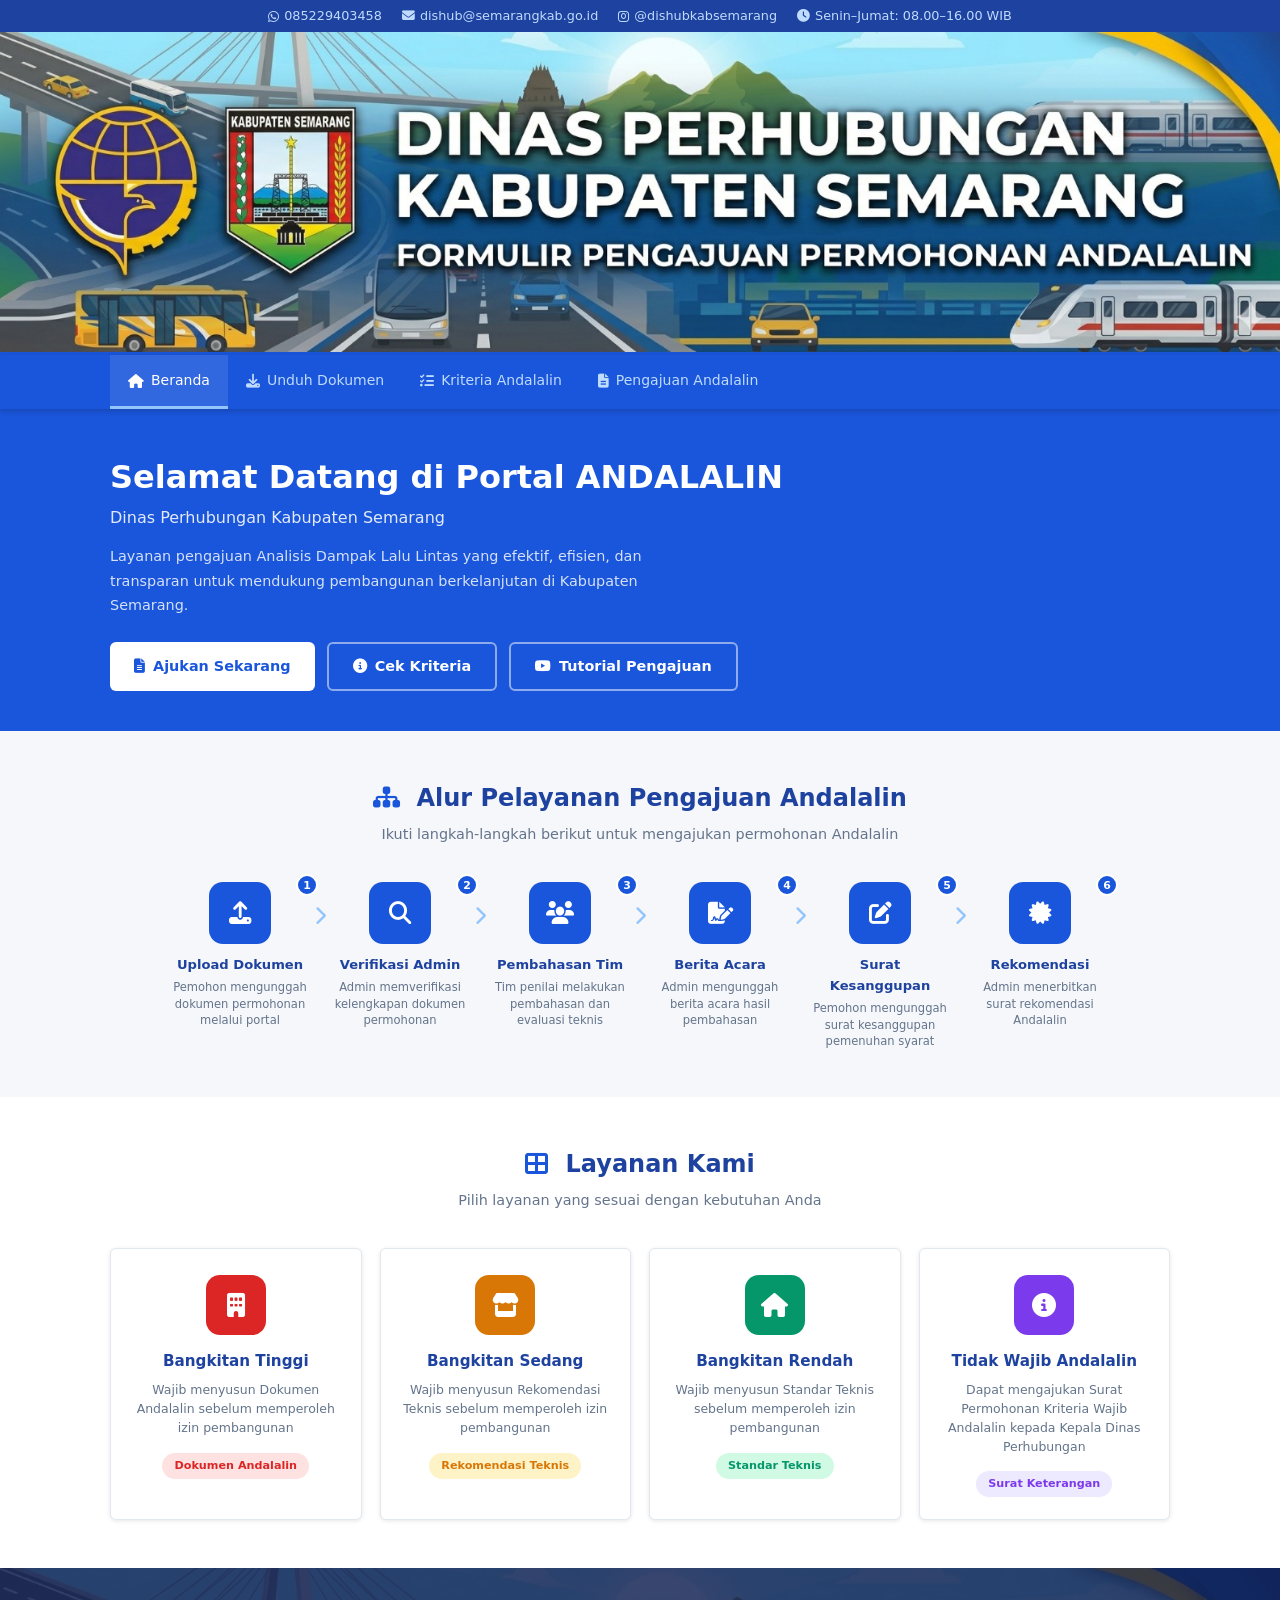
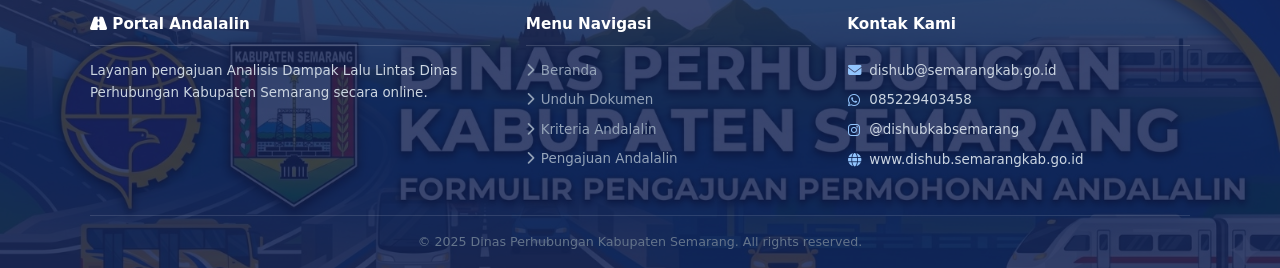
==== commit 3d2d0f17: "Add files via upload" ====
--- a/index.html
+++ b/index.html
@@ -1,224 +1,168 @@
-﻿<!DOCTYPE html>
-<html lang="id">
-<head>
-  <meta charset="UTF-8"/>
-  <meta name="viewport" content="width=device-width,initial-scale=1.0"/>
-  <title>Beranda - Portal Andalalin Dishub Kab. Semarang</title>
-  <link rel="stylesheet" href="style.css"/>
-  <link rel="stylesheet" href="https://cdnjs.cloudflare.com/ajax/libs/font-awesome/6.5.0/css/all.min.css"/>
-</head>
-<body>
-
-<div class="topbar">
-  <div class="container">
-    <span><i class="fas fa-phone"></i> (024) 692-1234</span>
-    <span><i class="fas fa-envelope"></i> dishub@semarangkab.go.id</span>
-    <span><i class="fas fa-clock"></i> Senin-Jumat: 08.00-16.00 WIB</span>
-  </div>
-</div>
-
-<header class="site-header">
-  <div class="container header-inner">
-    <div class="header-logo">
-      <img src="https://upload.wikimedia.org/wikipedia/commons/thumb/1/1e/Lambang_Kabupaten_Semarang.png/120px-Lambang_Kabupaten_Semarang.png" alt="Logo Kab. Semarang"/>
-      <div>
-        <div class="header-title">PORTAL ANDALALIN</div>
-        <div class="header-sub">Dinas Perhubungan Kabupaten Semarang</div>
-        <div class="header-tagline">Analisis Dampak Lalu Lintas</div>
-      </div>
-    </div>
-    <div class="header-badge"><i class="fas fa-shield-alt"></i> Layanan Resmi Pemerintah</div>
-  </div>
-</header>
-
-<nav class="navbar">
-  <div class="container nav-inner">
-    <button class="nav-toggle" onclick="toggleNav()"><i class="fas fa-bars"></i></button>
-    <ul class="nav-menu" id="navMenu">
-      <li><a href="index.html" class="active"><i class="fas fa-home"></i> Beranda</a></li>
-      <li><a href="info.html"><i class="fas fa-newspaper"></i> Info Terkini</a></li>
-      <li><a href="unduh.html"><i class="fas fa-download"></i> Unduh Dokumen</a></li>
-      <li><a href="kriteria.html"><i class="fas fa-list-check"></i> Kriteria Andalalin</a></li>
-      <li><a href="pengajuan.html"><i class="fas fa-file-alt"></i> Pengajuan Andalalin</a></li>
-    </ul>
-  </div>
-</nav>
-
-<main>
-  <!-- HERO -->
-  <div class="hero-banner">
-    <div class="container hero-inner">
-      <div class="hero-content">
-        <div class="hero-badge"><i class="fas fa-road"></i> Portal Resmi Andalalin</div>
-        <h1>Selamat Datang di Portal ANDALALIN</h1>
-        <h2>Dinas Perhubungan Kabupaten Semarang</h2>
-        <p>Layanan pengajuan Analisis Dampak Lalu Lintas yang efektif, efisien, dan transparan untuk mendukung pembangunan berkelanjutan di Kabupaten Semarang.</p>
-        <div class="hero-buttons">
-          <a href="pengajuan.html" class="btn-primary"><i class="fas fa-file-alt"></i> Ajukan Sekarang</a>
-          <a href="kriteria.html" class="btn-outline"><i class="fas fa-info-circle"></i> Cek Kriteria</a>
-        </div>
-      </div>
-      <div class="hero-stats">
-        <div class="stat-card"><i class="fas fa-file-circle-check"></i><span class="stat-num">248</span><span class="stat-label">Pengajuan Diproses</span></div>
-        <div class="stat-card"><i class="fas fa-check-circle"></i><span class="stat-num">195</span><span class="stat-label">Rekomendasi Terbit</span></div>
-        <div class="stat-card"><i class="fas fa-clock"></i><span class="stat-num">14</span><span class="stat-label">Hari Rata-rata Proses</span></div>
-      </div>
-    </div>
-  </div>
-
-  <!-- ALUR PELAYANAN -->
-  <section class="section-wrap">
-    <div class="container">
-      <div class="section-header">
-        <h2><i class="fas fa-sitemap"></i> Alur Pelayanan Pengajuan Andalalin</h2>
-        <p>Ikuti langkah-langkah berikut untuk mengajukan permohonan Andalalin</p>
-      </div>
-      <div class="alur-steps">
-        <div class="step-item">
-          <div class="step-num">1</div>
-          <div class="step-icon"><i class="fas fa-upload"></i></div>
-          <div class="step-text"><h4>Upload Dokumen</h4><p>Pemohon mengunggah dokumen permohonan melalui portal</p></div>
-        </div>
-        <div class="step-arrow"><i class="fas fa-chevron-right"></i></div>
-        <div class="step-item">
-          <div class="step-num">2</div>
-          <div class="step-icon"><i class="fas fa-magnifying-glass"></i></div>
-          <div class="step-text"><h4>Verifikasi Admin</h4><p>Admin memverifikasi kelengkapan dokumen permohonan</p></div>
-        </div>
-        <div class="step-arrow"><i class="fas fa-chevron-right"></i></div>
-        <div class="step-item">
-          <div class="step-num">3</div>
-          <div class="step-icon"><i class="fas fa-users"></i></div>
-          <div class="step-text"><h4>Pembahasan Tim</h4><p>Tim penilai melakukan pembahasan dan evaluasi teknis</p></div>
-        </div>
-        <div class="step-arrow"><i class="fas fa-chevron-right"></i></div>
-        <div class="step-item">
-          <div class="step-num">4</div>
-          <div class="step-icon"><i class="fas fa-file-signature"></i></div>
-          <div class="step-text"><h4>Berita Acara</h4><p>Admin mengunggah berita acara hasil pembahasan</p></div>
-        </div>
-        <div class="step-arrow"><i class="fas fa-chevron-right"></i></div>
-        <div class="step-item">
-          <div class="step-num">5</div>
-          <div class="step-icon"><i class="fas fa-pen-to-square"></i></div>
-          <div class="step-text"><h4>Surat Kesanggupan</h4><p>Pemohon mengunggah surat kesanggupan pemenuhan syarat</p></div>
-        </div>
-        <div class="step-arrow"><i class="fas fa-chevron-right"></i></div>
-        <div class="step-item">
-          <div class="step-num">6</div>
-          <div class="step-icon"><i class="fas fa-certificate"></i></div>
-          <div class="step-text"><h4>Rekomendasi</h4><p>Admin menerbitkan surat rekomendasi Andalalin</p></div>
-        </div>
-      </div>
-    </div>
-  </section>
-
-  <!-- LAYANAN -->
-  <section class="section-wrap bg-light">
-    <div class="container">
-      <div class="section-header">
-        <h2><i class="fas fa-th-large"></i> Layanan Kami</h2>
-        <p>Pilih layanan yang sesuai dengan kebutuhan Anda</p>
-      </div>
-      <div class="layanan-grid">
-        <a href="pengajuan.html?form=tinggi" class="layanan-card">
-          <div class="layanan-icon icon-tinggi"><i class="fas fa-building"></i></div>
-          <h3>Bangkitan Tinggi</h3>
-          <p>Mall, hotel bintang 4-5, RS tipe A/B, kawasan industri, perguruan tinggi besar</p>
-          <span class="layanan-badge badge-tinggi">Wajib Andalalin</span>
-        </a>
-        <a href="pengajuan.html?form=sedang" class="layanan-card">
-          <div class="layanan-icon icon-sedang"><i class="fas fa-store"></i></div>
-          <h3>Bangkitan Sedang</h3>
-          <p>Ruko, hotel bintang 1-3, RS tipe C/D, sekolah, minimarket, kantor menengah</p>
-          <span class="layanan-badge badge-sedang">Wajib Andalalin</span>
-        </a>
-        <a href="pengajuan.html?form=rendah" class="layanan-card">
-          <div class="layanan-icon icon-rendah"><i class="fas fa-home"></i></div>
-          <h3>Bangkitan Rendah</h3>
-          <p>Perumahan kecil, warung, klinik, tempat ibadah kecil, bengkel kendaraan</p>
-          <span class="layanan-badge badge-rendah">Wajib Andalalin</span>
-        </a>
-        <a href="pengajuan.html?form=tidakwajib" class="layanan-card">
-          <div class="layanan-icon icon-tidakwajib"><i class="fas fa-circle-info"></i></div>
-          <h3>Tidak Wajib Andalalin</h3>
-          <p>Kegiatan di bawah ambang batas yang memerlukan surat keterangan resmi</p>
-          <span class="layanan-badge badge-tidakwajib">Surat Keterangan</span>
-        </a>
-        <a href="pengajuan.html?form=umum" class="layanan-card">
-          <div class="layanan-icon icon-umum"><i class="fas fa-file-alt"></i></div>
-          <h3>Pengajuan Umum</h3>
-          <p>Jenis kegiatan lain yang memerlukan kajian dampak lalu lintas secara umum</p>
-          <span class="layanan-badge badge-umum">Umum</span>
-        </a>
-      </div>
-
-      <!-- GOOGLE FORMS LINKS -->
-      <div class="gforms-section">
-        <h3><i class="fab fa-google"></i> Formulir Pengajuan Online</h3>
-        <p>Ajukan langsung melalui Google Forms sesuai kategori bangkitan kegiatan Anda. Klik kartu di bawah untuk membuka formulir.</p>
-        <div class="gform-grid">
-          <a href="https://forms.gle/auFGN3j7fLzXFLAq8" target="_blank" class="gform-card">
-            <div class="gform-card-icon"><i class="fas fa-circle-info"></i></div>
-            <div class="gform-card-text"><strong>Tidak Wajib Andalalin</strong><span>Surat Keterangan</span></div>
-            <i class="fas fa-arrow-right gform-card-arrow"></i>
-          </a>
-          <a href="https://forms.gle/JbmsUfnGykwioJqx5" target="_blank" class="gform-card">
-            <div class="gform-card-icon"><i class="fas fa-home"></i></div>
-            <div class="gform-card-text"><strong>Bangkitan Rendah</strong><span>Wajib Andalalin</span></div>
-            <i class="fas fa-arrow-right gform-card-arrow"></i>
-          </a>
-          <a href="https://forms.gle/3qqe38qCsqhMbhhW7" target="_blank" class="gform-card">
-            <div class="gform-card-icon"><i class="fas fa-store"></i></div>
-            <div class="gform-card-text"><strong>Bangkitan Sedang</strong><span>Wajib Andalalin</span></div>
-            <i class="fas fa-arrow-right gform-card-arrow"></i>
-          </a>
-          <a href="https://forms.gle/dCrBg6v6KddAtRvJ7" target="_blank" class="gform-card">
-            <div class="gform-card-icon"><i class="fas fa-building"></i></div>
-            <div class="gform-card-text"><strong>Bangkitan Tinggi</strong><span>Wajib Andalalin</span></div>
-            <i class="fas fa-arrow-right gform-card-arrow"></i>
-          </a>
-          <a href="https://forms.gle/CdkfuBHq7LzcGH7m8" target="_blank" class="gform-card">
-            <div class="gform-card-icon"><i class="fas fa-folder-open"></i></div>
-            <div class="gform-card-text"><strong>Contoh Berkas</strong><span>Referensi Dokumen</span></div>
-            <i class="fas fa-arrow-right gform-card-arrow"></i>
-          </a>
-        </div>
-      </div>
-
-    </div>
-  </section>
-</main>
-
-<footer class="site-footer">
-  <div class="container footer-inner">
-    <div class="footer-col">
-      <h4><i class="fas fa-road"></i> Portal Andalalin</h4>
-      <p>Layanan pengajuan Analisis Dampak Lalu Lintas Dinas Perhubungan Kabupaten Semarang secara online.</p>
-    </div>
-    <div class="footer-col">
-      <h4>Menu Navigasi</h4>
-      <ul>
-        <li><a href="index.html">Beranda</a></li>
-        <li><a href="info.html">Info Terkini</a></li>
-        <li><a href="unduh.html">Unduh Dokumen</a></li>
-        <li><a href="kriteria.html">Kriteria Andalalin</a></li>
-        <li><a href="pengajuan.html">Pengajuan Andalalin</a></li>
-      </ul>
-    </div>
-    <div class="footer-col">
-      <h4>Kontak Kami</h4>
-      <p><i class="fas fa-phone"></i> (024) 692-1234</p>
-      <p><i class="fas fa-envelope"></i> dishub@semarangkab.go.id</p>
-      <p><i class="fab fa-whatsapp"></i> Admin: 0812-3456-7890</p>
-      <p><i class="fas fa-globe"></i> www.dishub.semarangkab.go.id</p>
-    </div>
-  </div>
-  <div class="footer-bottom">
-    <p>&copy; 2025 Dinas Perhubungan Kabupaten Semarang. All rights reserved.</p>
-  </div>
-</footer>
-
-<script src="script.js"></script>
-</body>
-</html>
+﻿<!DOCTYPE html>
+<html lang="id">
+<head>
+  <meta charset="UTF-8"/>
+  <meta name="viewport" content="width=device-width,initial-scale=1.0"/>
+  <title>Beranda - Portal Andalalin Dishub Kab. Semarang</title>
+  <link rel="stylesheet" href="style.css"/>
+  <link rel="stylesheet" href="https://cdnjs.cloudflare.com/ajax/libs/font-awesome/6.5.0/css/all.min.css"/>
+</head>
+<body>
+
+<div class="topbar">
+  <div class="container">
+    <span><i class="fab fa-whatsapp"></i> 085229403458</span>
+    <span><i class="fas fa-envelope"></i> dishub@semarangkab.go.id</span>
+    <span><i class="fab fa-instagram"></i> @dishubkabsemarang</span>
+    <span><i class="fas fa-clock"></i> Senin–Jumat: 08.00–16.00 WIB</span>
+  </div>
+</div>
+
+<header class="site-header"><div class="header-inner"><div class="header-logo"><img src="banner.jpeg" alt="Dinas Perhubungan Kabupaten Semarang" class="header-banner-img"/></div></div></header>
+
+<nav class="navbar">
+  <div class="container nav-inner">
+    <button class="nav-toggle" onclick="toggleNav()"><i class="fas fa-bars"></i></button>
+    <ul class="nav-menu" id="navMenu">
+      <li><a href="index.html" class="active"><i class="fas fa-home"></i> Beranda</a></li>
+      <li><a href="unduh.html"><i class="fas fa-download"></i> Unduh Dokumen</a></li>
+      <li><a href="kriteria.html"><i class="fas fa-list-check"></i> Kriteria Andalalin</a></li>
+      <li><a href="pengajuan.html"><i class="fas fa-file-alt"></i> Pengajuan Andalalin</a></li>
+    </ul>
+  </div>
+</nav>
+
+<main>
+  <!-- HERO -->
+  <div class="hero-banner">
+    <div class="container hero-inner hero-inner-single">
+      <div class="hero-content">
+        <h1>Selamat Datang di Portal ANDALALIN</h1>
+        <h2>Dinas Perhubungan Kabupaten Semarang</h2>
+        <p>Layanan pengajuan Analisis Dampak Lalu Lintas yang efektif, efisien, dan transparan untuk mendukung pembangunan berkelanjutan di Kabupaten Semarang.</p>
+        <div class="hero-buttons">
+          <a href="pengajuan.html" class="btn-primary"><i class="fas fa-file-alt"></i> Ajukan Sekarang</a>
+          <a href="kriteria.html" class="btn-outline"><i class="fas fa-info-circle"></i> Cek Kriteria</a>
+          <a href="https://www.youtube.com/watch?v=LINK_VIDEO_TUTORIAL" target="_blank" class="btn-outline"><i class="fab fa-youtube"></i> Tutorial Pengajuan</a>
+        </div>
+      </div>
+    </div>
+  </div>
+
+  <!-- ALUR PELAYANAN -->
+  <section class="section-wrap">
+    <div class="container">
+      <div class="section-header">
+        <h2><i class="fas fa-sitemap"></i> Alur Pelayanan Pengajuan Andalalin</h2>
+        <p>Ikuti langkah-langkah berikut untuk mengajukan permohonan Andalalin</p>
+      </div>
+      <div class="alur-steps">
+        <div class="step-item">
+          <div class="step-num">1</div>
+          <div class="step-icon"><i class="fas fa-upload"></i></div>
+          <div class="step-text"><h4>Upload Dokumen</h4><p>Pemohon mengunggah dokumen permohonan melalui portal</p></div>
+        </div>
+        <div class="step-arrow"><i class="fas fa-chevron-right"></i></div>
+        <div class="step-item">
+          <div class="step-num">2</div>
+          <div class="step-icon"><i class="fas fa-magnifying-glass"></i></div>
+          <div class="step-text"><h4>Verifikasi Admin</h4><p>Admin memverifikasi kelengkapan dokumen permohonan</p></div>
+        </div>
+        <div class="step-arrow"><i class="fas fa-chevron-right"></i></div>
+        <div class="step-item">
+          <div class="step-num">3</div>
+          <div class="step-icon"><i class="fas fa-users"></i></div>
+          <div class="step-text"><h4>Pembahasan Tim</h4><p>Tim penilai melakukan pembahasan dan evaluasi teknis</p></div>
+        </div>
+        <div class="step-arrow"><i class="fas fa-chevron-right"></i></div>
+        <div class="step-item">
+          <div class="step-num">4</div>
+          <div class="step-icon"><i class="fas fa-file-signature"></i></div>
+          <div class="step-text"><h4>Berita Acara</h4><p>Admin mengunggah berita acara hasil pembahasan</p></div>
+        </div>
+        <div class="step-arrow"><i class="fas fa-chevron-right"></i></div>
+        <div class="step-item">
+          <div class="step-num">5</div>
+          <div class="step-icon"><i class="fas fa-pen-to-square"></i></div>
+          <div class="step-text"><h4>Surat Kesanggupan</h4><p>Pemohon mengunggah surat kesanggupan pemenuhan syarat</p></div>
+        </div>
+        <div class="step-arrow"><i class="fas fa-chevron-right"></i></div>
+        <div class="step-item">
+          <div class="step-num">6</div>
+          <div class="step-icon"><i class="fas fa-certificate"></i></div>
+          <div class="step-text"><h4>Rekomendasi</h4><p>Admin menerbitkan surat rekomendasi Andalalin</p></div>
+        </div>
+      </div>
+    </div>
+  </section>
+
+  <!-- LAYANAN -->
+  <section class="section-wrap bg-light">
+    <div class="container">
+      <div class="section-header">
+        <h2><i class="fas fa-th-large"></i> Layanan Kami</h2>
+        <p>Pilih layanan yang sesuai dengan kebutuhan Anda</p>
+      </div>
+      <div class="layanan-grid">
+        <a href="pengajuan.html?form=tinggi" class="layanan-card">
+          <div class="layanan-icon icon-tinggi"><i class="fas fa-building"></i></div>
+          <h3>Bangkitan Tinggi</h3>
+          <p>Wajib menyusun Dokumen Andalalin sebelum memperoleh izin pembangunan</p>
+          <span class="layanan-badge badge-tinggi">Dokumen Andalalin</span>
+        </a>
+        <a href="pengajuan.html?form=sedang" class="layanan-card">
+          <div class="layanan-icon icon-sedang"><i class="fas fa-store"></i></div>
+          <h3>Bangkitan Sedang</h3>
+          <p>Wajib menyusun Rekomendasi Teknis sebelum memperoleh izin pembangunan</p>
+          <span class="layanan-badge badge-sedang">Rekomendasi Teknis</span>
+        </a>
+        <a href="pengajuan.html?form=rendah" class="layanan-card">
+          <div class="layanan-icon icon-rendah"><i class="fas fa-home"></i></div>
+          <h3>Bangkitan Rendah</h3>
+          <p>Wajib menyusun Standar Teknis sebelum memperoleh izin pembangunan</p>
+          <span class="layanan-badge badge-rendah">Standar Teknis</span>
+        </a>
+        <a href="pengajuan.html?form=tidakwajib" class="layanan-card">
+          <div class="layanan-icon icon-tidakwajib"><i class="fas fa-circle-info"></i></div>
+          <h3>Tidak Wajib Andalalin</h3>
+          <p>Dapat mengajukan Surat Permohonan Kriteria Wajib Andalalin kepada Kepala Dinas Perhubungan</p>
+          <span class="layanan-badge badge-tidakwajib">Surat Keterangan</span>
+        </a>
+      </div>
+    </div>
+  </section>
+</main>
+
+<footer class="site-footer">
+  <div class="footer-bg-img">
+    <div class="container footer-inner">
+      <div class="footer-col">
+        <h4><i class="fas fa-road"></i> Portal Andalalin</h4>
+        <p>Layanan pengajuan Analisis Dampak Lalu Lintas Dinas Perhubungan Kabupaten Semarang secara online.</p>
+      </div>
+      <div class="footer-col">
+        <h4>Menu Navigasi</h4>
+        <ul>
+          <li><a href="index.html"><i class="fas fa-chevron-right"></i> Beranda</a></li>
+          <li><a href="unduh.html"><i class="fas fa-chevron-right"></i> Unduh Dokumen</a></li>
+          <li><a href="kriteria.html"><i class="fas fa-chevron-right"></i> Kriteria Andalalin</a></li>
+          <li><a href="pengajuan.html"><i class="fas fa-chevron-right"></i> Pengajuan Andalalin</a></li>
+        </ul>
+      </div>
+      <div class="footer-col">
+        <h4>Kontak Kami</h4>
+        <p><i class="fas fa-envelope"></i> dishub@semarangkab.go.id</p>
+        <p><i class="fab fa-whatsapp"></i> 085229403458</p>
+        <p><i class="fab fa-instagram"></i> @dishubkabsemarang</p>
+        <p><i class="fas fa-globe"></i> www.dishub.semarangkab.go.id</p>
+      </div>
+    </div>
+    <div class="footer-bottom">
+      <p>&copy; 2025 Dinas Perhubungan Kabupaten Semarang. All rights reserved.</p>
+    </div>
+  </div>
+</footer>
+
+<script src="script.js"></script>
+</body>
+</html>
--- a/style.css
+++ b/style.css
@@ -1,492 +1,398 @@
-/* Portal Andalalin - Dishub Kab. Semarang */
-:root{--bm:#1a56db;--bd:#1e429f;--bn:#0f3460;--bl:#3f83f8;--bp:#eff6ff;--bb:#bfdbfe;--w:#fff;--g9:#1e293b;--g7:#374151;--g5:#64748b;--g4:#94a3b8;--g2:#e2e8f0;--g1:#f1f5f9;--g0:#f8fafc;--red:#dc2626;--ora:#d97706;--grn:#059669;--pur:#7c3aed;--sh:0 2px 12px rgba(0,0,0,.08);--shb:0 4px 20px rgba(26,86,219,.25);--r6:6px;--r10:10px;--r14:14px;--tr:all .22s ease}
-*,*::before,*::after{box-sizing:border-box;margin:0;padding:0}html{scroll-behavior:smooth}body{font-family:"Segoe UI",system-ui,sans-serif;background:#eef2fb;color:var(--g9);line-height:1.65}a{text-decoration:none;color:inherit}ul{list-style:none}img{max-width:100%;display:block}button{font-family:inherit}.container{max-width:1200px;margin:0 auto;padding:0 24px}
-.topbar{background:var(--bn);color:#94a3b8;font-size:.78rem;padding:7px 0;border-bottom:1px solid rgba(255,255,255,.06)}.topbar .container{display:flex;gap:24px;flex-wrap:wrap;justify-content:center;align-items:center}.topbar span{display:flex;align-items:center;gap:6px}.topbar i{color:var(--bl)}
-.site-header{background:linear-gradient(135deg,var(--bm) 0%,var(--bd) 55%,var(--bn) 100%);color:var(--w);padding:20px 0;box-shadow:0 4px 24px rgba(0,0,0,.28);position:relative;overflow:hidden}.site-header::before{content:"";position:absolute;top:-80px;right:-80px;width:300px;height:300px;background:rgba(255,255,255,.04);border-radius:50%;pointer-events:none}
-.header-inner{display:flex;align-items:center;justify-content:space-between;gap:20px;flex-wrap:wrap;position:relative;z-index:1}.header-logo{display:flex;align-items:center;gap:18px}.header-logo img{width:68px;height:68px;object-fit:contain;filter:drop-shadow(0 3px 8px rgba(0,0,0,.35));flex-shrink:0}.header-title{display:block;font-size:1.7rem;font-weight:800;letter-spacing:1.5px;line-height:1.1;text-shadow:0 2px 8px rgba(0,0,0,.2)}.header-sub{display:block;font-size:.96rem;font-weight:500;opacity:.92;margin-top:3px}.header-tagline{display:block;font-size:.76rem;opacity:.68;margin-top:3px;letter-spacing:.6px;text-transform:uppercase}.header-badge{display:flex;align-items:center;gap:8px;background:rgba(255,255,255,.14);border:1px solid rgba(255,255,255,.28);border-radius:24px;padding:9px 20px;font-size:.82rem;font-weight:500;backdrop-filter:blur(6px);white-space:nowrap}.header-badge i{color:#93c5fd}
-.navbar{background:var(--bm);position:sticky;top:0;z-index:1000;box-shadow:0 2px 16px rgba(26,86,219,.45)}.nav-inner{display:flex;align-items:center;justify-content:space-between;position:relative}.nav-menu{display:flex}.nav-menu a{display:flex;align-items:center;gap:8px;color:#bfdbfe;padding:17px 20px;font-size:.875rem;font-weight:500;transition:var(--tr);border-bottom:3px solid transparent;white-space:nowrap}.nav-menu a:hover,.nav-menu a.active{color:var(--w);background:rgba(255,255,255,.1);border-bottom-color:#93c5fd}.nav-toggle{display:none;background:none;border:none;color:var(--w);font-size:1.35rem;cursor:pointer;padding:15px 18px}.nav-toggle:hover{background:rgba(255,255,255,.1)}
-.page-hero{background:linear-gradient(135deg,var(--bm),var(--bd));color:var(--w);padding:52px 0 44px;text-align:center;position:relative;overflow:hidden}.page-hero::before{content:"";position:absolute;inset:0;background:url("data:image/svg+xml,%3Csvg width=40 height=40 viewBox=0 0 40 40 xmlns=http://www.w3.org/2000/svg%3E%3Cg fill=%23fff fill-opacity=0.03%3E%3Cpath d=M20 20h20v20H20zM0 0h20v20H0z/%3E%3C/g%3E%3C/svg%3E")}.page-hero .container{position:relative;z-index:1}.page-hero h1{font-size:2rem;font-weight:800;margin-bottom:10px}.page-hero h1 i{margin-right:10px;color:#93c5fd}.page-hero p{font-size:.98rem;opacity:.88;max-width:580px;margin:0 auto;line-height:1.7}
-.hero-banner{background:linear-gradient(135deg,var(--bm) 0%,var(--bd) 45%,var(--bn) 100%);color:var(--w);padding:72px 0 60px;position:relative;overflow:hidden}.hero-banner::before{content:"";position:absolute;top:-100px;right:-100px;width:500px;height:500px;background:radial-gradient(circle,rgba(255,255,255,.06) 0%,transparent 70%);pointer-events:none}.hero-inner{display:grid;grid-template-columns:1fr 280px;gap:48px;align-items:center;position:relative;z-index:1}.hero-badge{display:inline-flex;align-items:center;gap:8px;background:rgba(255,255,255,.15);border:1px solid rgba(255,255,255,.3);border-radius:24px;padding:7px 16px;font-size:.8rem;margin-bottom:18px}.hero-badge i{color:#93c5fd}.hero-content h1{font-size:2.3rem;font-weight:800;line-height:1.2;margin-bottom:10px;text-shadow:0 2px 12px rgba(0,0,0,.2)}.hero-content h2{font-size:1.1rem;font-weight:500;opacity:.88;margin-bottom:16px}.hero-content p{font-size:.95rem;opacity:.82;max-width:540px;margin-bottom:32px;line-height:1.75}.hero-buttons{display:flex;gap:14px;flex-wrap:wrap}
-.btn-primary{display:inline-flex;align-items:center;gap:9px;background:var(--w);color:var(--bm);padding:13px 28px;border-radius:var(--r10);font-weight:700;font-size:.92rem;border:none;cursor:pointer;transition:var(--tr);box-shadow:0 4px 16px rgba(0,0,0,.18)}.btn-primary:hover{background:#eff6ff;transform:translateY(-2px);box-shadow:0 8px 24px rgba(0,0,0,.22)}.btn-outline{display:inline-flex;align-items:center;gap:9px;background:transparent;color:var(--w);padding:13px 28px;border-radius:var(--r10);font-weight:600;font-size:.92rem;border:2px solid rgba(255,255,255,.55);cursor:pointer;transition:var(--tr)}.btn-outline:hover{background:rgba(255,255,255,.15);border-color:var(--w);transform:translateY(-2px)}
-.hero-stats{display:flex;flex-direction:column;gap:14px}.stat-card{background:rgba(255,255,255,.13);border:1px solid rgba(255,255,255,.22);border-radius:var(--r14);padding:18px 22px;text-align:center;backdrop-filter:blur(6px);transition:var(--tr)}.stat-card:hover{background:rgba(255,255,255,.2);transform:translateX(-4px)}.stat-card i{font-size:1.6rem;color:#93c5fd;margin-bottom:7px;display:block}.stat-num{display:block;font-size:2rem;font-weight:800;line-height:1}.stat-label{display:block;font-size:.75rem;opacity:.75;margin-top:5px}
-.section-wrap{padding:64px 0}.bg-light{background:#e4ecfb}.section-header{text-align:center;margin-bottom:44px}.section-header h2{font-size:1.75rem;font-weight:800;color:var(--bd);margin-bottom:8px;display:inline-block;position:relative}.section-header h2::after{content:"";display:block;width:56px;height:4px;background:linear-gradient(90deg,var(--bm),var(--bl));border-radius:2px;margin:10px auto 0}.section-header h2 i{color:var(--bm);margin-right:10px}.section-header p{color:var(--g5);font-size:.95rem;margin-top:6px}.alur-steps{display:flex;align-items:flex-start;gap:6px;flex-wrap:wrap;justify-content:center}.step-item{display:flex;flex-direction:column;align-items:center;text-align:center;max-width:148px;position:relative}.step-num{position:absolute;top:-8px;right:-8px;background:var(--bm);color:var(--w);width:24px;height:24px;border-radius:50%;font-size:.7rem;font-weight:800;display:flex;align-items:center;justify-content:center;z-index:1;box-shadow:0 2px 8px rgba(26,86,219,.4);border:2px solid var(--w)}.step-icon{width:68px;height:68px;background:linear-gradient(135deg,var(--bm),var(--bl));border-radius:18px;display:flex;align-items:center;justify-content:center;color:var(--w);font-size:1.5rem;margin-bottom:12px;box-shadow:var(--shb);transition:var(--tr)}.step-item:hover .step-icon{transform:translateY(-4px)}.step-text h4{font-size:.84rem;font-weight:700;color:var(--bd);margin-bottom:5px}.step-text p{font-size:.73rem;color:var(--g5);line-height:1.45}.step-arrow{color:#93c5fd;font-size:1.3rem;margin-top:22px;flex-shrink:0}
-.layanan-grid{display:grid;grid-template-columns:repeat(auto-fit,minmax(210px,1fr));gap:22px}.layanan-card{background:var(--w);border-radius:var(--r14);padding:32px 22px 26px;text-align:center;box-shadow:var(--sh);border:2px solid transparent;transition:var(--tr);cursor:pointer;display:block;color:var(--g9);position:relative;overflow:hidden}.layanan-card::before{content:"";position:absolute;top:0;left:0;right:0;height:4px;background:linear-gradient(90deg,var(--bm),var(--bl));transform:scaleX(0);transition:transform .25s ease}.layanan-card:hover::before{transform:scaleX(1)}.layanan-card:hover{border-color:var(--bb);transform:translateY(-6px);box-shadow:0 12px 36px rgba(26,86,219,.16)}.layanan-icon{width:68px;height:68px;border-radius:18px;display:flex;align-items:center;justify-content:center;font-size:1.7rem;margin:0 auto 18px;color:var(--w);transition:var(--tr)}.layanan-card:hover .layanan-icon{transform:scale(1.08)}.icon-tinggi{background:linear-gradient(135deg,#dc2626,#ef4444);box-shadow:0 4px 14px rgba(220,38,38,.3)}.icon-sedang{background:linear-gradient(135deg,#d97706,#f59e0b);box-shadow:0 4px 14px rgba(217,119,6,.3)}.icon-rendah{background:linear-gradient(135deg,#059669,#10b981);box-shadow:0 4px 14px rgba(5,150,105,.3)}.icon-tidakwajib{background:linear-gradient(135deg,#7c3aed,#8b5cf6);box-shadow:0 4px 14px rgba(124,58,237,.3)}.icon-umum{background:linear-gradient(135deg,var(--bm),var(--bl));box-shadow:var(--shb)}.layanan-card h3{font-size:1rem;font-weight:700;color:var(--bd);margin-bottom:9px}.layanan-card p{font-size:.8rem;color:var(--g5);margin-bottom:16px;line-height:1.55}.layanan-badge{display:inline-block;padding:5px 14px;border-radius:24px;font-size:.72rem;font-weight:700}.badge-tinggi{background:#fee2e2;color:#dc2626}.badge-sedang{background:#fef3c7;color:#d97706}.badge-rendah{background:#d1fae5;color:#059669}.badge-tidakwajib{background:#ede9fe;color:#7c3aed}.badge-umum{background:var(--bp);color:var(--bm)}
-.info-grid{display:grid;grid-template-columns:repeat(auto-fit,minmax(320px,1fr));gap:24px}.info-card{background:var(--w);border-radius:var(--r14);overflow:hidden;box-shadow:var(--sh);border:1px solid var(--g2);transition:var(--tr);display:flex;flex-direction:column}.info-card:hover{transform:translateY(-5px);box-shadow:0 12px 36px rgba(0,0,0,.12);border-color:var(--bb)}.info-img-wrap{height:110px;display:flex;align-items:center;justify-content:center;font-size:2.8rem;color:var(--w)}.tag-pengumuman{background:linear-gradient(135deg,#dc2626,#ef4444)}.tag-jadwal{background:linear-gradient(135deg,var(--bm),var(--bl))}.tag-regulasi{background:linear-gradient(135deg,#7c3aed,#8b5cf6)}.tag-layanan{background:linear-gradient(135deg,#059669,#10b981)}.tag-pelatihan{background:linear-gradient(135deg,#d97706,#f59e0b)}.tag-kerjasama{background:linear-gradient(135deg,var(--bn),var(--bm))}.info-body{padding:22px;flex:1;display:flex;flex-direction:column}.info-meta{display:flex;align-items:center;gap:10px;margin-bottom:12px;flex-wrap:wrap}.info-date{font-size:.74rem;color:var(--g4);display:flex;align-items:center;gap:5px}.info-tag{font-size:.7rem;font-weight:700;padding:3px 11px;border-radius:20px;background:var(--bp);color:var(--bm)}.info-body h3{font-size:.96rem;font-weight:700;color:var(--g9);margin-bottom:9px;line-height:1.45}.info-body p{font-size:.83rem;color:var(--g5);line-height:1.65;flex:1}.info-link{display:inline-flex;align-items:center;gap:7px;color:var(--bm);font-size:.83rem;font-weight:700;margin-top:16px;transition:gap .2s}.info-link:hover{gap:12px}
-.unduh-list{display:flex;flex-direction:column;gap:14px}.unduh-card{background:var(--w);border-radius:var(--r10);padding:20px 24px;display:flex;align-items:center;gap:20px;box-shadow:var(--sh);border:1px solid var(--g2);transition:var(--tr)}.unduh-card:hover{border-color:var(--bb);box-shadow:0 6px 24px rgba(26,86,219,.13);transform:translateX(4px)}.unduh-icon{width:54px;height:54px;border-radius:var(--r10);display:flex;align-items:center;justify-content:center;font-size:1.55rem;flex-shrink:0}.icon-pdf{background:#fee2e2;color:#dc2626}.icon-word{background:var(--bp);color:var(--bm)}.icon-excel{background:#d1fae5;color:#059669}.unduh-info{flex:1;min-width:0}.unduh-info h4{font-size:.95rem;font-weight:700;color:var(--g9);margin-bottom:4px}.unduh-info p{font-size:.8rem;color:var(--g5);margin-bottom:6px;line-height:1.5}.unduh-meta{font-size:.74rem;color:var(--g4)}.btn-unduh{display:inline-flex;align-items:center;gap:8px;background:linear-gradient(135deg,var(--bm),var(--bd));color:var(--w);padding:11px 22px;border-radius:var(--r6);font-size:.85rem;font-weight:700;border:none;cursor:pointer;transition:var(--tr);white-space:nowrap;flex-shrink:0;box-shadow:var(--shb)}.btn-unduh:hover{transform:translateY(-2px);box-shadow:0 6px 20px rgba(26,86,219,.35)}.modal-overlay{display:none;position:fixed;inset:0;background:rgba(12,36,97,.6);z-index:9999;align-items:center;justify-content:center;backdrop-filter:blur(4px);padding:20px}.modal-overlay.show{display:flex}.modal-box{background:var(--w);border-radius:20px;padding:44px 40px;text-align:center;max-width:440px;width:100%;box-shadow:0 24px 80px rgba(0,0,0,.28);animation:popIn .3s cubic-bezier(.34,1.56,.64,1);border-top:5px solid var(--grn)}@keyframes popIn{from{transform:scale(.8) translateY(20px);opacity:0}to{transform:scale(1) translateY(0);opacity:1}}.modal-icon{width:80px;height:80px;background:linear-gradient(135deg,#059669,#10b981);border-radius:50%;display:flex;align-items:center;justify-content:center;margin:0 auto 22px;font-size:2.2rem;color:var(--w);box-shadow:0 8px 28px rgba(5,150,105,.4)}.modal-box h3{font-size:1.4rem;font-weight:800;color:var(--g9);margin-bottom:12px}.modal-box p{font-size:.92rem;color:var(--g5);line-height:1.7;margin-bottom:28px}
-.site-footer{background:linear-gradient(180deg,var(--bn) 0%,#081a3a 100%);color:#94a3b8;padding:56px 0 0}.footer-inner{display:grid;grid-template-columns:1.4fr 1fr 1.2fr;gap:40px;padding-bottom:44px;border-bottom:1px solid rgba(255,255,255,.08)}.footer-col h4{color:var(--w);font-size:1rem;font-weight:700;margin-bottom:16px;display:flex;align-items:center;gap:9px;padding-bottom:10px;border-bottom:2px solid rgba(255,255,255,.08)}.footer-col h4 i{color:#60a5fa}.footer-col>p{font-size:.85rem;line-height:1.75;margin-bottom:8px;display:flex;align-items:center;gap:9px}.footer-col>p i{color:#60a5fa;width:15px;text-align:center;flex-shrink:0}.footer-col ul li{margin-bottom:10px}.footer-col ul a{font-size:.85rem;color:#94a3b8;transition:var(--tr);display:flex;align-items:center;gap:8px}.footer-col ul a:hover{color:#60a5fa;padding-left:4px}.footer-bottom{padding:18px 0;text-align:center;font-size:.8rem;color:#64748b}
-@media(max-width:1024px){.footer-inner{grid-template-columns:1fr 1fr}}
-@media(max-width:900px){.hero-inner{grid-template-columns:1fr}.hero-stats{flex-direction:row;justify-content:center;flex-wrap:wrap}.stat-card{min-width:130px;flex:1}.step-arrow{display:none}.alur-steps{gap:16px}.step-item{max-width:160px}}
-@media(max-width:768px){.nav-toggle{display:block}.nav-menu{display:none;flex-direction:column;width:100%;background:var(--bd);position:absolute;top:100%;left:0;padding:6px 0 12px;box-shadow:0 10px 30px rgba(0,0,0,.25);border-top:2px solid rgba(255,255,255,.1)}.nav-menu.open{display:flex}.nav-menu a{padding:13px 22px;border-bottom:none;border-left:4px solid transparent}.nav-menu a.active,.nav-menu a:hover{border-left-color:#93c5fd;background:rgba(255,255,255,.08)}.nav-inner{position:relative;flex-wrap:wrap}.header-title{font-size:1.25rem}.hero-content h1{font-size:1.7rem}.hero-banner{padding:48px 0 40px}.form-row{grid-template-columns:1fr}.ftab span{display:none}.ftab{padding:11px 14px;flex:0 0 auto}.unduh-card{flex-direction:column;text-align:center}.btn-unduh{width:100%;justify-content:center}.ajuan-form{padding:22px 18px}.form-panel-header{padding:22px 20px}.footer-inner{grid-template-columns:1fr;gap:28px}.section-header h2{font-size:1.5rem}.simulasi-row{grid-template-columns:1fr;gap:12px}.gform-grid{grid-template-columns:1fr}}
-@media(max-width:480px){.hero-stats{flex-direction:column;align-items:stretch}.layanan-grid{grid-template-columns:1fr 1fr;gap:14px}.info-grid{grid-template-columns:1fr}.upload-grid{grid-template-columns:1fr}.topbar .container{flex-direction:column;gap:5px}.header-logo img{width:52px;height:52px}.header-title{font-size:1.1rem}.hero-content h1{font-size:1.45rem}.page-hero h1{font-size:1.6rem}.btn-submit{padding:14px 32px;font-size:.92rem}.modal-box{padding:32px 24px}.kriteria-tabs{gap:6px}.ktab{padding:9px 14px;font-size:.8rem}}
-
-/* ===== KRITERIA ===== */
-.kriteria-info-box{background:var(--bp);border:1px solid var(--bb);border-left:5px solid var(--bm);border-radius:var(--r10);padding:18px 22px;display:flex;align-items:flex-start;gap:14px;margin-bottom:30px;color:var(--bd);font-size:.9rem;line-height:1.65}
-.kriteria-info-box i{font-size:1.3rem;color:var(--bm);flex-shrink:0;margin-top:2px}
-.kriteria-tabs{display:flex;gap:10px;flex-wrap:wrap;margin-bottom:26px}
-.ktab{display:flex;align-items:center;gap:8px;padding:11px 22px;border-radius:var(--r6);border:2px solid var(--g2);background:var(--w);color:var(--g5);font-size:.86rem;font-weight:600;cursor:pointer;transition:var(--tr)}
-.ktab:hover{border-color:var(--bm);color:var(--bm);background:var(--bp)}
-.ktab.active{background:var(--bm);color:var(--w);border-color:var(--bm);box-shadow:var(--shb)}
-.kriteria-panel{display:none}
-.kriteria-panel.active{display:block;animation:fadeIn .25s ease}
-@keyframes fadeIn{from{opacity:0;transform:translateY(8px)}to{opacity:1;transform:none}}
-.panel-badge{display:inline-flex;align-items:center;gap:9px;padding:9px 20px;border-radius:var(--r6);font-weight:700;font-size:.9rem;margin-bottom:18px;color:var(--w)}
-.panel-badge.badge-tinggi{background:linear-gradient(135deg,#dc2626,#ef4444)}
-.panel-badge.badge-sedang{background:linear-gradient(135deg,#d97706,#f59e0b)}
-.panel-badge.badge-rendah{background:linear-gradient(135deg,#059669,#10b981)}
-.panel-badge.badge-tidakwajib{background:linear-gradient(135deg,#7c3aed,#8b5cf6)}
-.table-wrap{overflow-x:auto;border-radius:var(--r10);box-shadow:var(--sh);border:1px solid var(--g2)}
-.kriteria-table{width:100%;border-collapse:collapse;background:var(--w);font-size:.88rem}
-.kriteria-table thead tr{background:linear-gradient(135deg,var(--bm),var(--bd));color:var(--w)}
-.kriteria-table th{padding:14px 18px;text-align:left;font-weight:700;white-space:nowrap}
-.kriteria-table td{padding:13px 18px;border-bottom:1px solid var(--g1);color:var(--g7)}
-.kriteria-table tbody tr:nth-child(even){background:#fafcff}
-.kriteria-table tbody tr:hover{background:var(--bp)}
-.kriteria-table tbody tr:last-child td{border-bottom:none}
-.tidakwajib-note{background:#fefce8;border:1px solid #fde68a;border-left:5px solid #d97706;border-radius:var(--r10);padding:18px 22px;display:flex;align-items:flex-start;gap:14px;margin-top:22px;font-size:.86rem;color:#92400e;line-height:1.65}
-.tidakwajib-note i{color:#d97706;font-size:1.2rem;flex-shrink:0;margin-top:2px}
-.kriteria-cta{margin-top:22px}
-
-/* ===== SIMULASI CEK KATEGORI ===== */
-.simulasi-wrap{background:var(--w);border-radius:var(--r14);padding:32px;box-shadow:var(--sh);border:1px solid var(--g2);margin-bottom:36px}
-.simulasi-wrap h3{font-size:1.1rem;font-weight:800;color:var(--bd);margin-bottom:6px;display:flex;align-items:center;gap:10px}
-.simulasi-wrap h3 i{color:var(--bm)}
-.simulasi-wrap>p{font-size:.88rem;color:var(--g5);margin-bottom:24px;line-height:1.6}
-.simulasi-row{display:grid;grid-template-columns:1fr 1fr auto;gap:16px;align-items:end;margin-bottom:16px}
-.simulasi-group{display:flex;flex-direction:column;gap:7px}
-.simulasi-group label{font-size:.85rem;font-weight:600;color:var(--g7);display:flex;align-items:center;gap:7px}
-.simulasi-group label i{color:var(--bm)}
-.simulasi-group select,.simulasi-group input[type=number]{padding:12px 15px;border:2px solid var(--g2);border-radius:var(--r6);font-size:.9rem;font-family:inherit;background:var(--g0);color:var(--g9);transition:var(--tr);cursor:pointer;width:100%}
-.simulasi-group select:focus,.simulasi-group input[type=number]:focus{outline:none;border-color:var(--bm);box-shadow:0 0 0 3px rgba(26,86,219,.1);background:var(--w)}
-.btn-simulasi{display:inline-flex;align-items:center;gap:9px;background:linear-gradient(135deg,var(--bm),var(--bd));color:var(--w);padding:13px 28px;border-radius:var(--r6);font-size:.92rem;font-weight:700;border:none;cursor:pointer;transition:var(--tr);box-shadow:var(--shb);white-space:nowrap;height:fit-content}
-.btn-simulasi:hover{transform:translateY(-2px);box-shadow:0 6px 20px rgba(26,86,219,.4)}
-.simulasi-result{display:none;margin-top:20px;border-radius:var(--r10);overflow:hidden;border:1px solid var(--g2)}
-.simulasi-result.show{display:block;animation:fadeIn .3s ease}
-.result-header{padding:18px 24px;display:flex;align-items:flex-start;gap:14px;color:var(--w)}
-.result-header i{font-size:1.6rem;flex-shrink:0;margin-top:2px}
-.result-header h4{font-size:1rem;font-weight:800;margin-bottom:3px}
-.result-header p{font-size:.83rem;opacity:.9;line-height:1.5}
-.result-body{padding:22px 24px;background:var(--w)}
-.result-body>p{font-size:.88rem;color:var(--g5);line-height:1.65;margin-bottom:18px}
-.result-actions{display:flex;gap:12px;flex-wrap:wrap}
-.result-tinggi .result-header{background:linear-gradient(135deg,#dc2626,#ef4444)}
-.result-sedang .result-header{background:linear-gradient(135deg,#d97706,#f59e0b)}
-.result-rendah .result-header{background:linear-gradient(135deg,#059669,#10b981)}
-.result-tidakwajib .result-header{background:linear-gradient(135deg,#7c3aed,#8b5cf6)}
-.btn-gform{display:inline-flex;align-items:center;gap:8px;padding:11px 22px;border-radius:var(--r6);font-size:.86rem;font-weight:700;cursor:pointer;transition:var(--tr);text-decoration:none;border:none}
-.btn-gform-primary{background:linear-gradient(135deg,var(--bm),var(--bd));color:var(--w);box-shadow:var(--shb)}
-.btn-gform-primary:hover{transform:translateY(-2px);box-shadow:0 6px 20px rgba(26,86,219,.4)}
-.btn-gform-outline{background:var(--w);color:var(--bm);border:2px solid var(--bm)}
-.btn-gform-outline:hover{background:var(--bp)}
-
-/* ===== FORM TABS & PANELS ===== */
-.form-tabs{display:flex;gap:6px;flex-wrap:wrap;margin-bottom:30px;background:var(--w);padding:8px;border-radius:var(--r14);box-shadow:var(--sh);border:1px solid var(--g2)}
-.ftab{display:flex;align-items:center;gap:8px;padding:11px 18px;border-radius:var(--r6);border:none;background:transparent;color:var(--g5);font-size:.86rem;font-weight:600;cursor:pointer;transition:var(--tr);flex:1;justify-content:center}
-.ftab:hover{background:var(--bp);color:var(--bm)}
-.ftab.active{background:linear-gradient(135deg,var(--bm),var(--bd));color:var(--w);box-shadow:var(--shb)}
-.ftab i{font-size:1rem}
-.form-panel{display:none}
-.form-panel.active{display:block;animation:fadeIn .25s ease}
-.form-panel-header{background:linear-gradient(135deg,var(--bm) 0%,var(--bd) 60%,var(--bn) 100%);color:var(--w);border-radius:var(--r14);padding:28px 32px;margin-bottom:26px;position:relative;overflow:hidden}
-.form-panel-header::before{content:"";position:absolute;top:-40px;right:-40px;width:180px;height:180px;background:rgba(255,255,255,.06);border-radius:50%}
-.form-panel-header h3{font-size:1.25rem;font-weight:800;margin:12px 0 7px;position:relative}
-.form-panel-header p{font-size:.87rem;opacity:.85;line-height:1.6;position:relative}
-.form-badge{display:inline-flex;align-items:center;gap:7px;padding:6px 16px;border-radius:24px;font-size:.78rem;font-weight:700;background:rgba(255,255,255,.2);border:1px solid rgba(255,255,255,.35);position:relative}
-
-/* ===== FORM FIELDS ===== */
-.ajuan-form{background:var(--w);border-radius:var(--r14);padding:32px;box-shadow:var(--sh);border:1px solid var(--g2)}
-.form-section-title{font-size:.9rem;font-weight:700;color:var(--bm);padding:11px 16px;background:var(--bp);border-left:5px solid var(--bm);border-radius:0 var(--r6) var(--r6) 0;margin-bottom:22px;display:flex;align-items:center;gap:9px}
-.form-row{display:grid;grid-template-columns:1fr 1fr;gap:22px;margin-bottom:22px}
-.form-group{display:flex;flex-direction:column;gap:8px}
-.form-group label{font-size:.86rem;font-weight:600;color:var(--g7);display:flex;align-items:center;gap:7px}
-.form-group label i{color:var(--bm);width:16px;text-align:center}
-.form-group input,.form-group textarea{padding:12px 15px;border:2px solid var(--g2);border-radius:var(--r6);font-size:.9rem;font-family:inherit;transition:var(--tr);background:var(--g0);color:var(--g9);resize:vertical}
-.form-group input:focus,.form-group textarea:focus{outline:none;border-color:var(--bm);box-shadow:0 0 0 4px rgba(26,86,219,.1);background:var(--w)}
-.form-group input::placeholder,.form-group textarea::placeholder{color:var(--g4)}
-.req{color:var(--red);margin-left:2px}
-
-/* ===== UPLOAD BERKAS ===== */
-.upload-grid{display:grid;grid-template-columns:repeat(auto-fit,minmax(230px,1fr));gap:18px;margin-bottom:28px}
-.upload-item{display:flex;flex-direction:column;gap:9px}
-.upload-label{font-size:.86rem;font-weight:700;color:var(--g7);display:flex;align-items:center;gap:8px}
-.upload-label i{color:var(--bm)}
-.upload-box{display:flex;flex-direction:column;align-items:center;justify-content:center;gap:7px;border:2px dashed var(--bb);border-radius:var(--r10);padding:26px 16px;cursor:pointer;transition:var(--tr);background:#f5f9ff;text-align:center;min-height:120px}
-.upload-box:hover{border-color:var(--bm);background:var(--bp);transform:translateY(-2px);box-shadow:0 4px 16px rgba(26,86,219,.12)}
-.upload-box>i{font-size:2rem;color:var(--bl)}
-.upload-text{font-size:.8rem;color:var(--g7);font-weight:600}
-.upload-hint{font-size:.72rem;color:var(--g4)}
-.upload-filename{font-size:.76rem;color:var(--grn);font-weight:700;word-break:break-all;margin-top:4px}
-
-/* ===== SUBMIT ===== */
-.form-submit-area{display:flex;flex-direction:column;align-items:center;gap:14px;padding-top:20px;border-top:2px solid var(--g1);margin-top:10px}
-.btn-submit{display:inline-flex;align-items:center;gap:11px;background:linear-gradient(135deg,var(--bm),var(--bd));color:var(--w);padding:15px 48px;border-radius:var(--r10);font-size:1rem;font-weight:800;border:none;cursor:pointer;transition:var(--tr);box-shadow:0 5px 18px rgba(26,86,219,.4);letter-spacing:.3px}
-.btn-submit:hover{transform:translateY(-3px);box-shadow:0 8px 28px rgba(26,86,219,.5)}
-.btn-submit:active{transform:translateY(-1px)}
-.form-note{font-size:.79rem;color:var(--g5);display:flex;align-items:center;gap:7px;text-align:center;background:var(--bp);padding:10px 18px;border-radius:var(--r6);border:1px solid var(--bb)}
-.form-note i{color:var(--bm);flex-shrink:0}
-
-/* ===== LINK GOOGLE FORM CARDS ===== */
-
-/* Section wrapper biru untuk pengajuan-links */
-.pengajuan-links {
-  background: linear-gradient(135deg, var(--bm) 0%, var(--bd) 100%);
-  border-radius: var(--r14);
-  padding: 32px;
-  margin-bottom: 30px;
-  color: var(--w);
-  box-shadow: 0 8px 32px rgba(26,86,219,.3);
-  position: relative;
-  overflow: hidden;
-}
-.pengajuan-links::before {
-  content: "";
-  position: absolute;
-  top: -60px; right: -60px;
-  width: 220px; height: 220px;
-  background: rgba(255,255,255,.06);
-  border-radius: 50%;
-  pointer-events: none;
-}
-.pengajuan-links h3 {
-  font-size: 1.1rem;
-  font-weight: 800;
-  margin-bottom: 6px;
-  display: flex;
-  align-items: center;
-  gap: 10px;
-  color: var(--w);
-  position: relative;
-}
-.pengajuan-links h3 i { color: #93c5fd; }
-.pengajuan-links > p {
-  font-size: .88rem;
-  opacity: .88;
-  margin-bottom: 22px;
-  line-height: 1.6;
-  position: relative;
-}
-
-/* Grid kartu */
-.gform-grid {
-  display: grid;
-  grid-template-columns: repeat(auto-fit, minmax(175px, 1fr));
-  gap: 12px;
-  position: relative;
-}
-
-/* Kartu di dalam section biru (pengajuan-links) */
-.pengajuan-links .gform-card {
-  background: rgba(255,255,255,.14);
-  border: 1px solid rgba(255,255,255,.25);
-  border-radius: var(--r10);
-  padding: 14px 16px;
-  display: flex;
-  align-items: center;
-  gap: 12px;
-  color: var(--w) !important;
-  text-decoration: none;
-  transition: var(--tr);
-}
-.pengajuan-links .gform-card:hover {
-  background: rgba(255,255,255,.26);
-  transform: translateY(-3px);
-  box-shadow: 0 6px 20px rgba(0,0,0,.18);
-  border-color: rgba(255,255,255,.5);
-}
-/* Ikon di dalam section biru — override warna gradient dengan putih transparan */
-.pengajuan-links .gform-card .gform-card-icon {
-  width: 42px;
-  height: 42px;
-  border-radius: var(--r6);
-  background: rgba(255,255,255,.22) !important;
-  box-shadow: none !important;
-  display: flex;
-  align-items: center;
-  justify-content: center;
-  font-size: 1.15rem;
-  color: var(--w);
-  flex-shrink: 0;
-}
-.pengajuan-links .gform-card .gform-card-text strong {
-  display: block;
-  font-size: .86rem;
-  font-weight: 700;
-  color: var(--w);
-  margin-bottom: 2px;
-}
-.pengajuan-links .gform-card .gform-card-text span {
-  font-size: .73rem;
-  color: rgba(255,255,255,.78);
-}
-.pengajuan-links .gform-card .gform-card-arrow {
-  margin-left: auto;
-  color: rgba(255,255,255,.65);
-  font-size: .8rem;
-  transition: var(--tr);
-  flex-shrink: 0;
-}
-.pengajuan-links .gform-card:hover .gform-card-arrow {
-  color: var(--w);
-  transform: translateX(4px);
-}
-
-/* Kartu standalone (di luar section biru) */
-.gform-card {
-  display: flex;
-  align-items: center;
-  gap: 14px;
-  padding: 16px 18px;
-  border-radius: var(--r10);
-  border: 2px solid var(--g2);
-  background: var(--w);
-  transition: var(--tr);
-  text-decoration: none;
-  color: var(--g9);
-}
-.gform-card:hover {
-  border-color: var(--bm);
-  background: var(--bp);
-  transform: translateY(-2px);
-  box-shadow: 0 4px 16px rgba(26,86,219,.12);
-}
-.gform-card-icon {
-  width: 44px;
-  height: 44px;
-  border-radius: var(--r6);
-  display: flex;
-  align-items: center;
-  justify-content: center;
-  font-size: 1.2rem;
-  color: var(--w);
-  flex-shrink: 0;
-}
-/* Warna ikon per kategori — berlaku di kartu standalone */
-.icon-tidakwajib { background: linear-gradient(135deg,#7c3aed,#8b5cf6); box-shadow: 0 3px 10px rgba(124,58,237,.35); }
-.icon-rendah     { background: linear-gradient(135deg,#059669,#10b981); box-shadow: 0 3px 10px rgba(5,150,105,.35); }
-.icon-sedang     { background: linear-gradient(135deg,#d97706,#f59e0b); box-shadow: 0 3px 10px rgba(217,119,6,.35); }
-.icon-tinggi     { background: linear-gradient(135deg,#dc2626,#ef4444); box-shadow: 0 3px 10px rgba(220,38,38,.35); }
-.icon-umum       { background: linear-gradient(135deg,var(--bm),var(--bl)); box-shadow: var(--shb); }
-
-.gform-card-text strong { display: block; font-size: .88rem; font-weight: 700; color: var(--g9); margin-bottom: 2px; }
-.gform-card-text span   { font-size: .75rem; color: var(--g5); }
-.gform-card-arrow { margin-left: auto; color: var(--g4); font-size: .85rem; transition: var(--tr); flex-shrink: 0; }
-.gform-card:hover .gform-card-arrow { color: var(--bm); transform: translateX(3px); }
-
-/* ===== TOMBOL OUTLINE BIRU ===== */
-.btn-outline-blue {
-  display: inline-flex;
-  align-items: center;
-  gap: 9px;
-  background: var(--w);
-  color: var(--bm);
-  padding: 13px 24px;
-  border-radius: var(--r10);
-  font-weight: 700;
-  font-size: .92rem;
-  border: 2px solid var(--bm);
-  cursor: pointer;
-  transition: var(--tr);
-  text-decoration: none;
-  margin-left: 10px;
-}
-.btn-outline-blue:hover {
-  background: var(--bp);
-  transform: translateY(-2px);
-  box-shadow: 0 4px 14px rgba(26,86,219,.18);
-}
-
-/* ===== KRITERIA CTA FLEX ===== */
-.kriteria-cta {
-  margin-top: 22px;
-  display: flex;
-  gap: 12px;
-  flex-wrap: wrap;
-  align-items: center;
-}
-
-/* ===== GOOGLE FORMS SECTION (Beranda) ===== */
-.gforms-section {
-  background: linear-gradient(135deg, var(--bm) 0%, var(--bd) 100%);
-  border-radius: var(--r14);
-  padding: 32px;
-  margin-top: 40px;
-  color: var(--w);
-  box-shadow: 0 8px 32px rgba(26,86,219,.3);
-  position: relative;
-  overflow: hidden;
-}
-.gforms-section::before {
-  content: "";
-  position: absolute;
-  bottom: -60px; left: -60px;
-  width: 220px; height: 220px;
-  background: rgba(255,255,255,.05);
-  border-radius: 50%;
-  pointer-events: none;
-}
-.gforms-section h3 {
-  font-size: 1.15rem;
-  font-weight: 800;
-  margin-bottom: 6px;
-  display: flex;
-  align-items: center;
-  gap: 10px;
-  position: relative;
-}
-.gforms-section h3 i { color: #93c5fd; }
-.gforms-section > p {
-  font-size: .88rem;
-  opacity: .88;
-  margin-bottom: 22px;
-  line-height: 1.6;
-  position: relative;
-}
-/* Kartu di dalam gforms-section — sama seperti pengajuan-links */
-.gforms-section .gform-card {
-  background: rgba(255,255,255,.14);
-  border: 1px solid rgba(255,255,255,.25);
-  border-radius: var(--r10);
-  padding: 14px 16px;
-  display: flex;
-  align-items: center;
-  gap: 12px;
-  color: var(--w) !important;
-  text-decoration: none;
-  transition: var(--tr);
-}
-.gforms-section .gform-card:hover {
-  background: rgba(255,255,255,.26);
-  transform: translateY(-3px);
-  box-shadow: 0 6px 20px rgba(0,0,0,.18);
-  border-color: rgba(255,255,255,.5);
-}
-.gforms-section .gform-card .gform-card-icon {
-  width: 42px;
-  height: 42px;
-  border-radius: var(--r6);
-  background: rgba(255,255,255,.22) !important;
-  box-shadow: none !important;
-  display: flex;
-  align-items: center;
-  justify-content: center;
-  font-size: 1.15rem;
-  color: var(--w);
-  flex-shrink: 0;
-}
-.gforms-section .gform-card .gform-card-text strong {
-  display: block; font-size: .86rem; font-weight: 700; color: var(--w); margin-bottom: 2px;
-}
-.gforms-section .gform-card .gform-card-text span {
-  font-size: .73rem; color: rgba(255,255,255,.78);
-}
-.gforms-section .gform-card .gform-card-arrow {
-  margin-left: auto; color: rgba(255,255,255,.65); font-size: .8rem; transition: var(--tr); flex-shrink: 0;
-}
-.gforms-section .gform-card:hover .gform-card-arrow {
-  color: var(--w); transform: translateX(4px);
-}
-
-/* ===== MODAL BERITA ===== */
-.modal-berita-box {
-  background: var(--w);
-  border-radius: 16px;
-  max-width: 680px;
-  width: 95%;
-  max-height: 88vh;
-  overflow: hidden;
-  display: flex;
-  flex-direction: column;
-  box-shadow: 0 24px 80px rgba(0,0,0,.3);
-  animation: popIn .3s cubic-bezier(.34,1.56,.64,1);
-}
-.modal-berita-header {
-  padding: 28px 32px 22px;
-  color: var(--w);
-  position: relative;
-  flex-shrink: 0;
-}
-.modal-berita-meta {
-  display: flex;
-  align-items: center;
-  gap: 10px;
-  margin-bottom: 10px;
-  flex-wrap: wrap;
-}
-.modal-berita-meta .info-date {
-  font-size: .78rem;
-  color: rgba(255,255,255,.85);
-  display: flex;
-  align-items: center;
-  gap: 5px;
-}
-.modal-berita-meta .info-tag {
-  font-size: .72rem;
-  font-weight: 700;
-  padding: 3px 12px;
-  border-radius: 20px;
-  background: rgba(255,255,255,.22);
-  color: var(--w);
-  border: 1px solid rgba(255,255,255,.3);
-}
-.modal-berita-header h2 {
-  font-size: 1.25rem;
-  font-weight: 800;
-  line-height: 1.35;
-  padding-right: 40px;
-}
-.modal-berita-close {
-  position: absolute;
-  top: 20px;
-  right: 20px;
-  background: rgba(255,255,255,.2);
-  border: 1px solid rgba(255,255,255,.3);
-  color: var(--w);
-  width: 36px;
-  height: 36px;
-  border-radius: 50%;
-  display: flex;
-  align-items: center;
-  justify-content: center;
-  cursor: pointer;
-  font-size: .95rem;
-  transition: var(--tr);
-}
-.modal-berita-close:hover {
-  background: rgba(255,255,255,.35);
-  transform: rotate(90deg);
-}
-.modal-berita-body {
-  padding: 28px 32px;
-  overflow-y: auto;
-  flex: 1;
-  font-size: .92rem;
-  color: var(--g7);
-  line-height: 1.75;
-}
-.modal-berita-body p {
-  margin-bottom: 14px;
-}
-.modal-berita-body ul {
-  list-style: disc;
-  padding-left: 22px;
-  margin-bottom: 14px;
-}
-.modal-berita-body ul li {
-  margin-bottom: 7px;
-}
-.modal-berita-body strong {
-  color: var(--g9);
-  font-weight: 700;
-}
-/* Warna header modal per kategori */
-.modal-header-pengumuman { background: linear-gradient(135deg,#dc2626,#ef4444); }
-.modal-header-jadwal     { background: linear-gradient(135deg,var(--bm),var(--bl)); }
-.modal-header-regulasi   { background: linear-gradient(135deg,#7c3aed,#8b5cf6); }
-.modal-header-layanan    { background: linear-gradient(135deg,#059669,#10b981); }
-.modal-header-pelatihan  { background: linear-gradient(135deg,#d97706,#f59e0b); }
-.modal-header-kerjasama  { background: linear-gradient(135deg,var(--bn),var(--bm)); }
-
-@media(max-width:600px) {
-  .modal-berita-header { padding: 22px 20px 18px; }
-  .modal-berita-header h2 { font-size: 1.05rem; }
-  .modal-berita-body { padding: 20px; }
-}
+/* Portal Andalalin - Simple Clean Style */
+:root {
+  --blue: #1a56db;
+  --blue-dark: #1e429f;
+  --blue-light: #eff6ff;
+  --blue-border: #bfdbfe;
+  --white: #fff;
+  --gray-dark: #1e293b;
+  --gray-mid: #64748b;
+  --gray-light: #f1f5f9;
+  --gray-border: #e2e8f0;
+  --red: #dc2626;
+  --orange: #d97706;
+  --green: #059669;
+  --purple: #7c3aed;
+  --shadow: 0 1px 4px rgba(0,0,0,.1);
+  --radius: 6px;
+}
+
+*, *::before, *::after { box-sizing: border-box; margin: 0; padding: 0; }
+html { scroll-behavior: smooth; }
+body { font-family: "Segoe UI", system-ui, sans-serif; background: #f5f7fa; color: var(--gray-dark); line-height: 1.6; font-size: 15px; }
+a { text-decoration: none; color: inherit; }
+ul { list-style: none; }
+img { max-width: 100%; display: block; }
+button { font-family: inherit; cursor: pointer; }
+.container { max-width: 1100px; margin: 0 auto; padding: 0 20px; }
+
+/* ===== TOPBAR ===== */
+.topbar { background: var(--blue-dark); color: #bfdbfe; font-size: .8rem; padding: 6px 0; }
+.topbar .container { display: flex; gap: 20px; flex-wrap: wrap; justify-content: center; }
+.topbar span { display: flex; align-items: center; gap: 5px; }
+
+/* ===== HEADER ===== */
+.site-header { background: var(--white); border-bottom: 3px solid var(--blue); padding: 0; overflow: hidden; }
+.header-inner { display: block; padding: 0; max-width: 100%; }
+.header-logo { display: block; width: 100%; }
+.header-banner-img { width: 100%; height: auto; aspect-ratio: 1024 / 256; object-fit: cover; object-position: center center; display: block; }
+/* Fallback header jika tidak ada banner.jpeg */
+.header-logo-text { display: flex; align-items: center; gap: 14px; padding: 14px 0; }
+.header-logo-text img { width: 60px; height: 60px; object-fit: contain; }
+.header-title { font-size: 1.4rem; font-weight: 800; color: var(--blue-dark); letter-spacing: .5px; }
+.header-sub { font-size: .88rem; color: var(--gray-mid); margin-top: 2px; }
+.header-tagline { font-size: .75rem; color: var(--gray-mid); text-transform: uppercase; letter-spacing: .5px; }
+.header-badge { font-size: .8rem; color: var(--blue); border: 1px solid var(--blue-border); border-radius: 20px; padding: 6px 14px; display: flex; align-items: center; gap: 6px; }
+/* Banner full width - override container */
+.site-header .header-inner { padding: 0; max-width: 100%; width: 100%; }
+
+/* ===== NAVBAR ===== */
+.navbar { background: var(--blue); position: sticky; top: 0; z-index: 1000; box-shadow: 0 2px 6px rgba(0,0,0,.2); }
+.nav-inner { display: flex; align-items: center; justify-content: space-between; }
+.nav-menu { display: flex; }
+.nav-menu a { display: flex; align-items: center; gap: 7px; color: #bfdbfe; padding: 14px 18px; font-size: .875rem; font-weight: 500; border-bottom: 3px solid transparent; white-space: nowrap; transition: color .15s, border-color .15s, background .15s; }
+.nav-menu a:hover, .nav-menu a.active { color: var(--white); background: rgba(255,255,255,.1); border-bottom-color: #93c5fd; }
+.nav-toggle { display: none; background: none; border: none; color: var(--white); font-size: 1.3rem; padding: 14px 16px; }
+.nav-toggle:hover { background: rgba(255,255,255,.1); }
+
+/* ===== PAGE HERO ===== */
+.page-hero { background: var(--blue); color: var(--white); padding: 36px 0 30px; text-align: center; }
+.page-hero h1 { font-size: 1.7rem; font-weight: 700; margin-bottom: 8px; }
+.page-hero h1 i { margin-right: 8px; }
+.page-hero p { font-size: .92rem; opacity: .88; max-width: 520px; margin: 0 auto; }
+
+/* ===== HERO BANNER (index) ===== */
+.hero-banner { background: var(--blue); color: var(--white); padding: 48px 0 40px; }
+.hero-inner { display: grid; grid-template-columns: 1fr 260px; gap: 40px; align-items: center; }
+.hero-inner-single { grid-template-columns: 1fr; }
+.hero-content h1 { font-size: 2rem; font-weight: 800; line-height: 1.25; margin-bottom: 8px; }
+.hero-content h2 { font-size: 1rem; font-weight: 500; opacity: .88; margin-bottom: 14px; }
+.hero-content p { font-size: .9rem; opacity: .82; max-width: 600px; margin-bottom: 24px; line-height: 1.7; }
+.hero-buttons { display: flex; gap: 12px; flex-wrap: wrap; }
+.btn-primary { display: inline-flex; align-items: center; gap: 8px; background: var(--white); color: var(--blue); padding: 11px 24px; border-radius: var(--radius); font-weight: 700; font-size: .9rem; border: none; transition: background .15s; }
+.btn-primary:hover { background: #dbeafe; }
+.btn-outline { display: inline-flex; align-items: center; gap: 8px; background: transparent; color: var(--white); padding: 11px 24px; border-radius: var(--radius); font-weight: 600; font-size: .9rem; border: 2px solid rgba(255,255,255,.5); transition: background .15s, border-color .15s; }
+.btn-outline:hover { background: rgba(255,255,255,.12); border-color: var(--white); }
+.hero-stats { display: flex; flex-direction: column; gap: 12px; }
+.stat-card { background: rgba(255,255,255,.12); border: 1px solid rgba(255,255,255,.2); border-radius: var(--radius); padding: 16px 18px; text-align: center; }
+.stat-card i { font-size: 1.4rem; color: #93c5fd; margin-bottom: 6px; display: block; }
+.stat-num { display: block; font-size: 1.8rem; font-weight: 800; line-height: 1; }
+.stat-label { display: block; font-size: .73rem; opacity: .75; margin-top: 4px; }
+
+/* ===== SECTIONS ===== */
+.section-wrap { padding: 48px 0; }
+.bg-light { background: var(--white); }
+.section-header { text-align: center; margin-bottom: 36px; }
+.section-header h2 { font-size: 1.5rem; font-weight: 700; color: var(--blue-dark); margin-bottom: 6px; }
+.section-header h2 i { color: var(--blue); margin-right: 8px; }
+.section-header p { color: var(--gray-mid); font-size: .9rem; }
+
+/* ===== ALUR STEPS ===== */
+.alur-steps { display: flex; align-items: flex-start; gap: 4px; flex-wrap: wrap; justify-content: center; }
+.step-item { display: flex; flex-direction: column; align-items: center; text-align: center; max-width: 140px; position: relative; }
+.step-num { position: absolute; top: -8px; right: -8px; background: var(--blue); color: var(--white); width: 22px; height: 22px; border-radius: 50%; font-size: .68rem; font-weight: 800; display: flex; align-items: center; justify-content: center; z-index: 1; border: 2px solid var(--white); }
+.step-icon { width: 62px; height: 62px; background: var(--blue); border-radius: 14px; display: flex; align-items: center; justify-content: center; color: var(--white); font-size: 1.4rem; margin-bottom: 10px; }
+.step-text h4 { font-size: .82rem; font-weight: 700; color: var(--blue-dark); margin-bottom: 4px; }
+.step-text p { font-size: .72rem; color: var(--gray-mid); line-height: 1.4; }
+.step-arrow { color: #93c5fd; font-size: 1.2rem; margin-top: 20px; flex-shrink: 0; }
+
+/* ===== LAYANAN GRID ===== */
+.layanan-grid { display: grid; grid-template-columns: repeat(auto-fit, minmax(200px, 1fr)); gap: 18px; }
+.layanan-card { background: var(--white); border-radius: var(--radius); padding: 26px 18px 22px; text-align: center; box-shadow: var(--shadow); border: 1px solid var(--gray-border); display: block; color: var(--gray-dark); transition: border-color .15s, box-shadow .15s; }
+.layanan-card:hover { border-color: var(--blue-border); box-shadow: 0 4px 16px rgba(26,86,219,.12); }
+.layanan-icon { width: 60px; height: 60px; border-radius: 14px; display: flex; align-items: center; justify-content: center; font-size: 1.5rem; margin: 0 auto 14px; color: var(--white); }
+.icon-tinggi { background: var(--red); }
+.icon-sedang { background: var(--orange); }
+.icon-rendah { background: var(--green); }
+.icon-tidakwajib { background: var(--purple); }
+.icon-umum { background: var(--blue); }
+.layanan-card h3 { font-size: .95rem; font-weight: 700; color: var(--blue-dark); margin-bottom: 8px; }
+.layanan-card p { font-size: .78rem; color: var(--gray-mid); margin-bottom: 14px; line-height: 1.5; }
+.layanan-badge { display: inline-block; padding: 4px 12px; border-radius: 20px; font-size: .7rem; font-weight: 700; }
+.badge-tinggi { background: #fee2e2; color: var(--red); }
+.badge-sedang { background: #fef3c7; color: var(--orange); }
+.badge-rendah { background: #d1fae5; color: var(--green); }
+.badge-tidakwajib { background: #ede9fe; color: var(--purple); }
+.badge-umum { background: var(--blue-light); color: var(--blue); }
+
+/* ===== GFORM SECTION ===== */
+.gforms-section { margin-top: 36px; background: var(--white); border-radius: var(--radius); padding: 28px; border: 1px solid var(--gray-border); }
+.gforms-section h3 { font-size: 1.05rem; font-weight: 700; color: var(--blue-dark); margin-bottom: 6px; display: flex; align-items: center; gap: 8px; }
+.gforms-section > p { font-size: .87rem; color: var(--gray-mid); margin-bottom: 20px; line-height: 1.6; }
+.gform-grid { display: grid; grid-template-columns: repeat(auto-fit, minmax(180px, 1fr)); gap: 10px; }
+.gform-card { display: flex; align-items: center; gap: 12px; padding: 14px 16px; border-radius: var(--radius); border: 1px solid var(--gray-border); background: var(--white); color: var(--gray-dark); transition: border-color .15s, background .15s; }
+.gform-card:hover { border-color: var(--blue); background: var(--blue-light); }
+.gform-card-icon { width: 38px; height: 38px; border-radius: var(--radius); display: flex; align-items: center; justify-content: center; font-size: 1.1rem; color: var(--white); flex-shrink: 0; }
+.gform-card-text strong { display: block; font-size: .84rem; font-weight: 700; margin-bottom: 2px; }
+.gform-card-text span { font-size: .72rem; color: var(--gray-mid); }
+.gform-card-arrow { margin-left: auto; color: var(--gray-mid); font-size: .8rem; flex-shrink: 0; }
+.gform-card:hover .gform-card-arrow { color: var(--blue); }
+
+/* ===== INFO CARDS ===== */
+.info-grid { display: grid; grid-template-columns: repeat(auto-fit, minmax(300px, 1fr)); gap: 20px; }
+.info-card { background: var(--white); border-radius: var(--radius); overflow: hidden; box-shadow: var(--shadow); border: 1px solid var(--gray-border); display: flex; flex-direction: column; transition: box-shadow .15s; }
+.info-card:hover { box-shadow: 0 4px 16px rgba(0,0,0,.1); }
+.info-img-wrap { height: 90px; display: flex; align-items: center; justify-content: center; font-size: 2.4rem; color: var(--white); }
+.tag-pengumuman { background: var(--red); }
+.tag-jadwal { background: var(--blue); }
+.tag-regulasi { background: var(--purple); }
+.tag-layanan { background: var(--green); }
+.tag-pelatihan { background: var(--orange); }
+.tag-kerjasama { background: var(--blue-dark); }
+.info-body { padding: 18px; flex: 1; display: flex; flex-direction: column; }
+.info-meta { display: flex; align-items: center; gap: 8px; margin-bottom: 10px; flex-wrap: wrap; }
+.info-date { font-size: .73rem; color: var(--gray-mid); display: flex; align-items: center; gap: 4px; }
+.info-tag { font-size: .7rem; font-weight: 700; padding: 2px 10px; border-radius: 20px; background: var(--blue-light); color: var(--blue); }
+.info-body h3 { font-size: .93rem; font-weight: 700; color: var(--gray-dark); margin-bottom: 8px; line-height: 1.4; }
+.info-body p { font-size: .82rem; color: var(--gray-mid); line-height: 1.6; flex: 1; }
+.info-link { display: inline-flex; align-items: center; gap: 6px; color: var(--blue); font-size: .82rem; font-weight: 700; margin-top: 14px; }
+.info-link:hover { text-decoration: underline; }
+
+/* ===== UNDUH ===== */
+.unduh-list { display: flex; flex-direction: column; gap: 12px; }
+.unduh-card { background: var(--white); border-radius: var(--radius); padding: 18px 20px; display: flex; align-items: center; gap: 16px; box-shadow: var(--shadow); border: 1px solid var(--gray-border); transition: border-color .15s; }
+.unduh-card:hover { border-color: var(--blue-border); }
+.unduh-icon { width: 48px; height: 48px; border-radius: var(--radius); display: flex; align-items: center; justify-content: center; font-size: 1.4rem; flex-shrink: 0; }
+.icon-pdf { background: #fee2e2; color: var(--red); }
+.icon-word { background: var(--blue-light); color: var(--blue); }
+.icon-excel { background: #d1fae5; color: var(--green); }
+.unduh-info { flex: 1; min-width: 0; }
+.unduh-info h4 { font-size: .92rem; font-weight: 700; color: var(--gray-dark); margin-bottom: 3px; }
+.unduh-info p { font-size: .79rem; color: var(--gray-mid); margin-bottom: 5px; line-height: 1.5; }
+.unduh-meta { font-size: .73rem; color: var(--gray-mid); }
+.btn-unduh { display: inline-flex; align-items: center; gap: 7px; background: var(--blue); color: var(--white); padding: 9px 18px; border-radius: var(--radius); font-size: .84rem; font-weight: 700; border: none; flex-shrink: 0; transition: background .15s; }
+.btn-unduh:hover { background: var(--blue-dark); }
+
+/* ===== KRITERIA ===== */
+.kriteria-info-box { background: var(--blue-light); border: 1px solid var(--blue-border); border-left: 4px solid var(--blue); border-radius: var(--radius); padding: 14px 18px; display: flex; align-items: flex-start; gap: 12px; margin-bottom: 24px; color: var(--blue-dark); font-size: .88rem; line-height: 1.6; }
+.kriteria-info-box i { color: var(--blue); flex-shrink: 0; margin-top: 2px; }
+.kriteria-tabs { display: flex; gap: 8px; flex-wrap: wrap; margin-bottom: 22px; }
+.ktab { display: flex; align-items: center; gap: 7px; padding: 9px 18px; border-radius: var(--radius); border: 1px solid var(--gray-border); background: var(--white); color: var(--gray-mid); font-size: .85rem; font-weight: 600; cursor: pointer; transition: background .15s, color .15s, border-color .15s; }
+.ktab:hover { border-color: var(--blue); color: var(--blue); background: var(--blue-light); }
+.ktab.active { background: var(--blue); color: var(--white); border-color: var(--blue); }
+.kriteria-panel { display: none; }
+.kriteria-panel.active { display: block; }
+.panel-badge { display: inline-flex; align-items: center; gap: 8px; padding: 7px 16px; border-radius: var(--radius); font-weight: 700; font-size: .88rem; margin-bottom: 16px; color: var(--white); }
+.panel-badge.badge-tinggi { background: var(--red); }
+.panel-badge.badge-sedang { background: var(--orange); }
+.panel-badge.badge-rendah { background: var(--green); }
+.panel-badge.badge-tidakwajib { background: var(--purple); }
+.table-wrap { overflow-x: auto; border-radius: var(--radius); border: 1px solid var(--gray-border); }
+.kriteria-table { width: 100%; border-collapse: collapse; background: var(--white); font-size: .87rem; }
+.kriteria-table thead tr { background: var(--blue); color: var(--white); }
+.kriteria-table th { padding: 12px 16px; text-align: left; font-weight: 700; white-space: nowrap; }
+.kriteria-table td { padding: 11px 16px; border-bottom: 1px solid var(--gray-border); color: var(--gray-dark); }
+.kriteria-table tbody tr:nth-child(even) { background: #fafcff; }
+.kriteria-table tbody tr:hover { background: var(--blue-light); }
+.kriteria-table tbody tr:last-child td { border-bottom: none; }
+.tidakwajib-note { background: #fefce8; border: 1px solid #fde68a; border-left: 4px solid var(--orange); border-radius: var(--radius); padding: 14px 18px; display: flex; align-items: flex-start; gap: 12px; margin-top: 18px; font-size: .85rem; color: #92400e; line-height: 1.6; }
+.tidakwajib-note i { color: var(--orange); flex-shrink: 0; margin-top: 2px; }
+.kriteria-cta { margin-top: 18px; display: flex; gap: 10px; flex-wrap: wrap; }
+.btn-outline-blue { display: inline-flex; align-items: center; gap: 8px; background: var(--white); color: var(--blue); padding: 10px 20px; border-radius: var(--radius); font-weight: 600; font-size: .88rem; border: 1px solid var(--blue); transition: background .15s; }
+.btn-outline-blue:hover { background: var(--blue-light); }
+
+/* ===== SIMULASI ===== */
+.simulasi-wrap { background: var(--white); border-radius: var(--radius); padding: 26px; border: 1px solid var(--gray-border); margin-bottom: 28px; }
+.simulasi-wrap h3 { font-size: 1rem; font-weight: 700; color: var(--blue-dark); margin-bottom: 20px; display: flex; align-items: center; gap: 8px; }
+.simulasi-wrap h3 i { color: var(--blue); }
+.sim-row { margin-bottom: 12px; }
+.sim-row .simulasi-group { display: flex; flex-direction: column; gap: 0; }
+.simulasi-group { display: flex; flex-direction: column; gap: 6px; }
+.simulasi-group label { font-size: .84rem; font-weight: 600; color: var(--gray-dark); display: flex; align-items: center; gap: 6px; }
+.simulasi-group label i { color: var(--blue); }
+.simulasi-group select,
+.sim-row select { padding: 11px 14px; border: 1px solid var(--gray-border); border-radius: var(--radius); font-size: .9rem; font-family: inherit; background: var(--white); color: var(--gray-dark); width: 100%; appearance: auto; cursor: pointer; }
+.simulasi-group select:focus,
+.sim-row select:focus { outline: none; border-color: var(--blue); box-shadow: 0 0 0 3px rgba(26,86,219,.1); }
+.simulasi-group select:disabled { background: #f1f5f9; color: #94a3b8; cursor: not-allowed; }
+/* Tabel hasil */
+.sim-tabel-result { margin-top: 20px; border-radius: var(--radius); overflow: hidden; border: 1px solid var(--gray-border); }
+.sim-tabel-header { background: var(--blue-dark); color: var(--white); padding: 11px 16px; font-size: .85rem; font-weight: 700; text-align: center; letter-spacing: .5px; }
+.sim-tabel { width: 100%; border-collapse: collapse; background: var(--white); font-size: .88rem; }
+.sim-tabel tr { border-bottom: 1px solid var(--gray-border); }
+.sim-tabel tr:last-child { border-bottom: none; }
+.sim-tabel th { padding: 12px 16px; text-align: left; font-weight: 700; color: var(--gray-dark); background: #f8faff; width: 220px; font-size: .8rem; text-transform: uppercase; letter-spacing: .4px; border-right: 1px solid var(--gray-border); }
+.sim-tabel td { padding: 12px 16px; color: var(--gray-dark); font-weight: 500; }
+/* Legacy - kept for compatibility */
+.sim-step-row { display: grid; grid-template-columns: 1fr 1fr; gap: 16px; margin-bottom: 16px; }
+.sim-ukuran-info { display: flex; align-items: flex-end; gap: 16px; margin-top: 4px; flex-wrap: wrap; background: #f8faff; border: 1px solid var(--blue-border); border-radius: var(--radius); padding: 16px; }
+.sim-ukuran-box { flex: 1; min-width: 260px; }
+.sim-ukuran-label { font-size: .84rem; font-weight: 600; color: var(--gray-dark); display: flex; align-items: center; gap: 6px; margin-bottom: 6px; }
+.sim-ukuran-label i { color: var(--blue); }
+.sim-ukuran-input-row { display: flex; align-items: center; gap: 10px; margin-bottom: 10px; }
+.sim-ukuran-input-row input { padding: 10px 12px; border: 1px solid var(--gray-border); border-radius: var(--radius); font-size: .88rem; font-family: inherit; background: var(--white); color: var(--gray-dark); width: 160px; }
+.sim-ukuran-input-row input:focus { outline: none; border-color: var(--blue); }
+.sim-satuan-text { font-size: .84rem; color: var(--gray-mid); font-weight: 500; }
+.sim-ambang-info { font-size: .8rem; color: var(--gray-dark); line-height: 1.6; background: var(--blue-light); border: 1px solid var(--blue-border); border-radius: var(--radius); padding: 10px 14px; }
+.sim-ambang-info ul { margin: 4px 0 0 16px; }
+.btn-simulasi { display: inline-flex; align-items: center; gap: 8px; background: var(--blue); color: var(--white); padding: 11px 22px; border-radius: var(--radius); font-size: .9rem; font-weight: 700; border: none; white-space: nowrap; transition: background .15s; cursor: pointer; align-self: flex-end; }
+.btn-simulasi:hover { background: var(--blue-dark); }
+.simulasi-result { display: none; margin-top: 18px; border-radius: var(--radius); overflow: hidden; border: 1px solid var(--gray-border); }
+.simulasi-result.show { display: block; }
+.result-header { padding: 16px 20px; display: flex; align-items: flex-start; gap: 12px; color: var(--white); }
+.result-header i { font-size: 1.4rem; flex-shrink: 0; margin-top: 2px; }
+.result-header h4 { font-size: .95rem; font-weight: 700; margin-bottom: 2px; }
+.result-header p { font-size: .82rem; opacity: .9; }
+.result-body { padding: 18px 20px; background: var(--white); }
+.result-body > p { font-size: .87rem; color: var(--gray-dark); line-height: 1.6; margin-bottom: 16px; }
+.result-actions { display: flex; gap: 10px; flex-wrap: wrap; }
+.result-tinggi .result-header { background: var(--red); }
+.result-sedang .result-header { background: var(--orange); }
+.result-rendah .result-header { background: var(--green); }
+.result-tidakwajib .result-header { background: var(--purple); }
+
+/* ===== FORM TABS & PANELS ===== */
+.form-tabs { display: flex; gap: 6px; flex-wrap: wrap; margin-bottom: 24px; background: var(--white); padding: 6px; border-radius: var(--radius); border: 1px solid var(--gray-border); }
+.ftab { display: flex; align-items: center; gap: 7px; padding: 9px 16px; border-radius: var(--radius); border: none; background: transparent; color: var(--gray-mid); font-size: .85rem; font-weight: 600; flex: 1; justify-content: center; transition: background .15s, color .15s; }
+.ftab:hover { background: var(--blue-light); color: var(--blue); }
+.ftab.active { background: var(--blue); color: var(--white); }
+.form-panel { display: none; }
+.form-panel.active { display: block; }
+.form-panel-header { background: var(--blue); color: var(--white); border-radius: var(--radius); padding: 22px 26px; margin-bottom: 22px; }
+.form-panel-header h3 { font-size: 1.1rem; font-weight: 700; margin: 10px 0 6px; }
+.form-panel-header p { font-size: .86rem; opacity: .88; line-height: 1.6; }
+.form-badge { display: inline-flex; align-items: center; gap: 6px; padding: 5px 14px; border-radius: 20px; font-size: .77rem; font-weight: 700; background: rgba(255,255,255,.2); border: 1px solid rgba(255,255,255,.35); }
+
+/* ===== FORM FIELDS ===== */
+.ajuan-form { background: var(--white); border-radius: var(--radius); padding: 26px; border: 1px solid var(--gray-border); }
+.form-section-title { font-size: .88rem; font-weight: 700; color: var(--blue); padding: 9px 14px; background: var(--blue-light); border-left: 4px solid var(--blue); border-radius: 0 var(--radius) var(--radius) 0; margin-bottom: 18px; display: flex; align-items: center; gap: 8px; }
+.form-row { display: grid; grid-template-columns: 1fr 1fr; gap: 18px; margin-bottom: 18px; }
+.form-group { display: flex; flex-direction: column; gap: 6px; }
+.form-group label { font-size: .84rem; font-weight: 600; color: var(--gray-dark); display: flex; align-items: center; gap: 6px; }
+.form-group label i { color: var(--blue); width: 14px; text-align: center; }
+.form-group input, .form-group textarea { padding: 10px 12px; border: 1px solid var(--gray-border); border-radius: var(--radius); font-size: .88rem; font-family: inherit; background: var(--white); color: var(--gray-dark); resize: vertical; }
+.form-group input:focus, .form-group textarea:focus { outline: none; border-color: var(--blue); }
+.form-group input::placeholder, .form-group textarea::placeholder { color: #94a3b8; }
+.req { color: var(--red); margin-left: 2px; }
+
+/* ===== UPLOAD ===== */
+.upload-grid { display: grid; grid-template-columns: repeat(auto-fit, minmax(220px, 1fr)); gap: 16px; margin-bottom: 24px; }
+.upload-item { display: flex; flex-direction: column; gap: 7px; }
+.upload-label { font-size: .84rem; font-weight: 700; color: var(--gray-dark); display: flex; align-items: center; gap: 7px; }
+.upload-label i { color: var(--blue); }
+.upload-box { display: flex; flex-direction: column; align-items: center; justify-content: center; gap: 6px; border: 2px dashed var(--blue-border); border-radius: var(--radius); padding: 22px 14px; cursor: pointer; background: #f8faff; text-align: center; min-height: 110px; transition: border-color .15s, background .15s; }
+.upload-box:hover { border-color: var(--blue); background: var(--blue-light); }
+.upload-box > i { font-size: 1.8rem; color: var(--blue); }
+.upload-text { font-size: .79rem; color: var(--gray-dark); font-weight: 600; }
+.upload-hint { font-size: .71rem; color: var(--gray-mid); }
+.upload-filename { font-size: .75rem; color: var(--green); font-weight: 700; word-break: break-all; margin-top: 3px; }
+
+/* ===== SUBMIT ===== */
+.form-submit-area { display: flex; flex-direction: column; align-items: center; gap: 12px; padding-top: 18px; border-top: 1px solid var(--gray-border); margin-top: 8px; }
+.btn-submit { display: inline-flex; align-items: center; gap: 9px; background: var(--blue); color: var(--white); padding: 13px 40px; border-radius: var(--radius); font-size: .95rem; font-weight: 700; border: none; transition: background .15s; }
+.btn-submit:hover { background: var(--blue-dark); }
+.form-note { font-size: .78rem; color: var(--gray-mid); display: flex; align-items: center; gap: 6px; text-align: center; background: var(--blue-light); padding: 9px 16px; border-radius: var(--radius); border: 1px solid var(--blue-border); }
+.form-note i { color: var(--blue); flex-shrink: 0; }
+
+/* ===== PENGAJUAN LINKS ===== */
+.pengajuan-links { background: var(--blue); border-radius: var(--radius); padding: 26px; margin-bottom: 26px; color: var(--white); }
+.pengajuan-links h3 { font-size: 1rem; font-weight: 700; margin-bottom: 5px; display: flex; align-items: center; gap: 8px; }
+.pengajuan-links > p { font-size: .86rem; opacity: .88; margin-bottom: 18px; line-height: 1.6; }
+.pengajuan-links .gform-card { background: rgba(255,255,255,.14); border: 1px solid rgba(255,255,255,.25); color: var(--white); }
+.pengajuan-links .gform-card:hover { background: rgba(255,255,255,.24); border-color: rgba(255,255,255,.5); }
+.pengajuan-links .gform-card .gform-card-icon { background: rgba(255,255,255,.2); }
+.pengajuan-links .gform-card .gform-card-text strong { color: var(--white); }
+.pengajuan-links .gform-card .gform-card-text span { color: rgba(255,255,255,.75); }
+.pengajuan-links .gform-card .gform-card-arrow { color: rgba(255,255,255,.6); }
+.pengajuan-links .gform-card:hover .gform-card-arrow { color: var(--white); }
+
+/* ===== MODAL ===== */
+.modal-overlay { display: none; position: fixed; inset: 0; background: rgba(0,0,0,.5); z-index: 9999; align-items: center; justify-content: center; padding: 20px; }
+.modal-overlay.show { display: flex; }
+.modal-box { background: var(--white); border-radius: var(--radius); padding: 36px 32px; text-align: center; max-width: 400px; width: 100%; border-top: 4px solid var(--green); }
+.modal-icon { width: 68px; height: 68px; background: var(--green); border-radius: 50%; display: flex; align-items: center; justify-content: center; margin: 0 auto 18px; font-size: 2rem; color: var(--white); }
+.modal-box h3 { font-size: 1.25rem; font-weight: 700; color: var(--gray-dark); margin-bottom: 10px; }
+.modal-box p { font-size: .9rem; color: var(--gray-mid); line-height: 1.65; margin-bottom: 24px; }
+
+/* ===== MODAL BERITA ===== */
+.modal-berita-box { background: var(--white); border-radius: var(--radius); max-width: 600px; width: 100%; max-height: 85vh; overflow-y: auto; }
+.modal-berita-header { padding: 20px 24px; color: var(--white); position: relative; }
+.modal-berita-header h2 { font-size: 1.1rem; font-weight: 700; margin-top: 8px; line-height: 1.4; padding-right: 36px; }
+.modal-berita-meta { display: flex; align-items: center; gap: 8px; flex-wrap: wrap; margin-bottom: 6px; }
+.modal-berita-close { position: absolute; top: 14px; right: 14px; background: rgba(255,255,255,.2); border: none; color: var(--white); width: 30px; height: 30px; border-radius: 50%; font-size: .9rem; cursor: pointer; display: flex; align-items: center; justify-content: center; }
+.modal-berita-close:hover { background: rgba(255,255,255,.35); }
+.modal-berita-body { padding: 20px 24px; font-size: .88rem; color: var(--gray-dark); line-height: 1.7; }
+.modal-berita-body p { margin-bottom: 12px; }
+.modal-berita-body ul { padding-left: 20px; margin-bottom: 12px; }
+.modal-berita-body ul li { margin-bottom: 6px; list-style: disc; }
+.modal-header-pengumuman { background: var(--red); }
+.modal-header-jadwal { background: var(--blue); }
+.modal-header-regulasi { background: var(--purple); }
+.modal-header-layanan { background: var(--green); }
+.modal-header-pelatihan { background: var(--orange); }
+.modal-header-kerjasama { background: var(--blue-dark); }
+
+/* ===== FOOTER ===== */
+.site-footer { background: var(--blue-dark); color: #94a3b8; padding: 0; }
+.footer-bg-img {
+  background-image: url('banner.jpeg');
+  background-size: cover;
+  background-position: center top;
+  background-repeat: no-repeat;
+  position: relative;
+}
+.footer-bg-img::before {
+  content: '';
+  position: absolute;
+  inset: 0;
+  background: rgba(15, 30, 80, 0.82);
+  pointer-events: none;
+}
+.footer-bg-img .container,
+.footer-bg-img .footer-bottom {
+  position: relative;
+  z-index: 1;
+}
+.footer-inner { display: grid; grid-template-columns: 1.4fr 1fr 1.2fr; gap: 36px; padding: 44px 0 36px; border-bottom: 1px solid rgba(255,255,255,.12); }
+.footer-col h4 { color: var(--white); font-size: .95rem; font-weight: 700; margin-bottom: 14px; padding-bottom: 8px; border-bottom: 1px solid rgba(255,255,255,.15); }
+.footer-col > p { font-size: .84rem; line-height: 1.7; margin-bottom: 7px; display: flex; align-items: center; gap: 8px; color: #cbd5e1; }
+.footer-col > p i { color: #93c5fd; width: 14px; text-align: center; flex-shrink: 0; }
+.footer-col ul li { margin-bottom: 8px; }
+.footer-col ul a { font-size: .84rem; color: #94a3b8; display: flex; align-items: center; gap: 7px; transition: color .15s; }
+.footer-col ul a:hover { color: #93c5fd; }
+.footer-bottom { padding: 16px 0; text-align: center; font-size: .79rem; color: #64748b; }
+
+/* ===== RESPONSIVE ===== */
+@media (max-width: 1024px) { .footer-inner { grid-template-columns: 1fr 1fr; } }
+@media (max-width: 900px) {
+  .hero-inner { grid-template-columns: 1fr; }
+  .hero-stats { flex-direction: row; justify-content: center; flex-wrap: wrap; }
+  .stat-card { min-width: 120px; flex: 1; }
+  .step-arrow { display: none; }
+  .alur-steps { gap: 14px; }
+  .sim-step-row { grid-template-columns: 1fr; }
+}
+@media (max-width: 768px) {
+  .nav-toggle { display: block; }
+  .nav-menu { display: none; flex-direction: column; width: 100%; background: var(--blue-dark); position: absolute; top: 100%; left: 0; padding: 4px 0 10px; box-shadow: 0 8px 20px rgba(0,0,0,.2); }
+  .nav-menu.open { display: flex; }
+  .nav-menu a { padding: 12px 20px; border-bottom: none; border-left: 3px solid transparent; }
+  .nav-menu a.active, .nav-menu a:hover { border-left-color: #93c5fd; background: rgba(255,255,255,.08); }
+  .nav-inner { position: relative; flex-wrap: wrap; }
+  .header-title { font-size: 1.15rem; }
+  .hero-content h1 { font-size: 1.55rem; }
+  .hero-banner { padding: 36px 0 30px; }
+  .form-row { grid-template-columns: 1fr; }
+  .ftab span { display: none; }
+  .ftab { padding: 10px 12px; flex: 0 0 auto; }
+  .unduh-card { flex-direction: column; text-align: center; }
+  .btn-unduh { width: 100%; justify-content: center; }
+  .footer-inner { grid-template-columns: 1fr; gap: 24px; }
+  .sim-ukuran-info { flex-direction: column; align-items: stretch; }
+  .gform-grid { grid-template-columns: 1fr; }
+}
+@media (max-width: 480px) {
+  .hero-stats { flex-direction: column; align-items: stretch; }
+  .layanan-grid { grid-template-columns: 1fr 1fr; gap: 12px; }
+  .info-grid { grid-template-columns: 1fr; }
+  .upload-grid { grid-template-columns: 1fr; }
+  .topbar .container { flex-direction: column; gap: 4px; }
+  .header-logo img { width: 48px; height: 48px; }
+  .header-title { font-size: 1rem; }
+  .hero-content h1 { font-size: 1.35rem; }
+  .page-hero h1 { font-size: 1.45rem; }
+  .kriteria-tabs { gap: 5px; }
+  .ktab { padding: 8px 12px; font-size: .8rem; }
+  .modal-box { padding: 28px 20px; }
+  .sim-ukuran-input-row input { width: 100%; }
+}
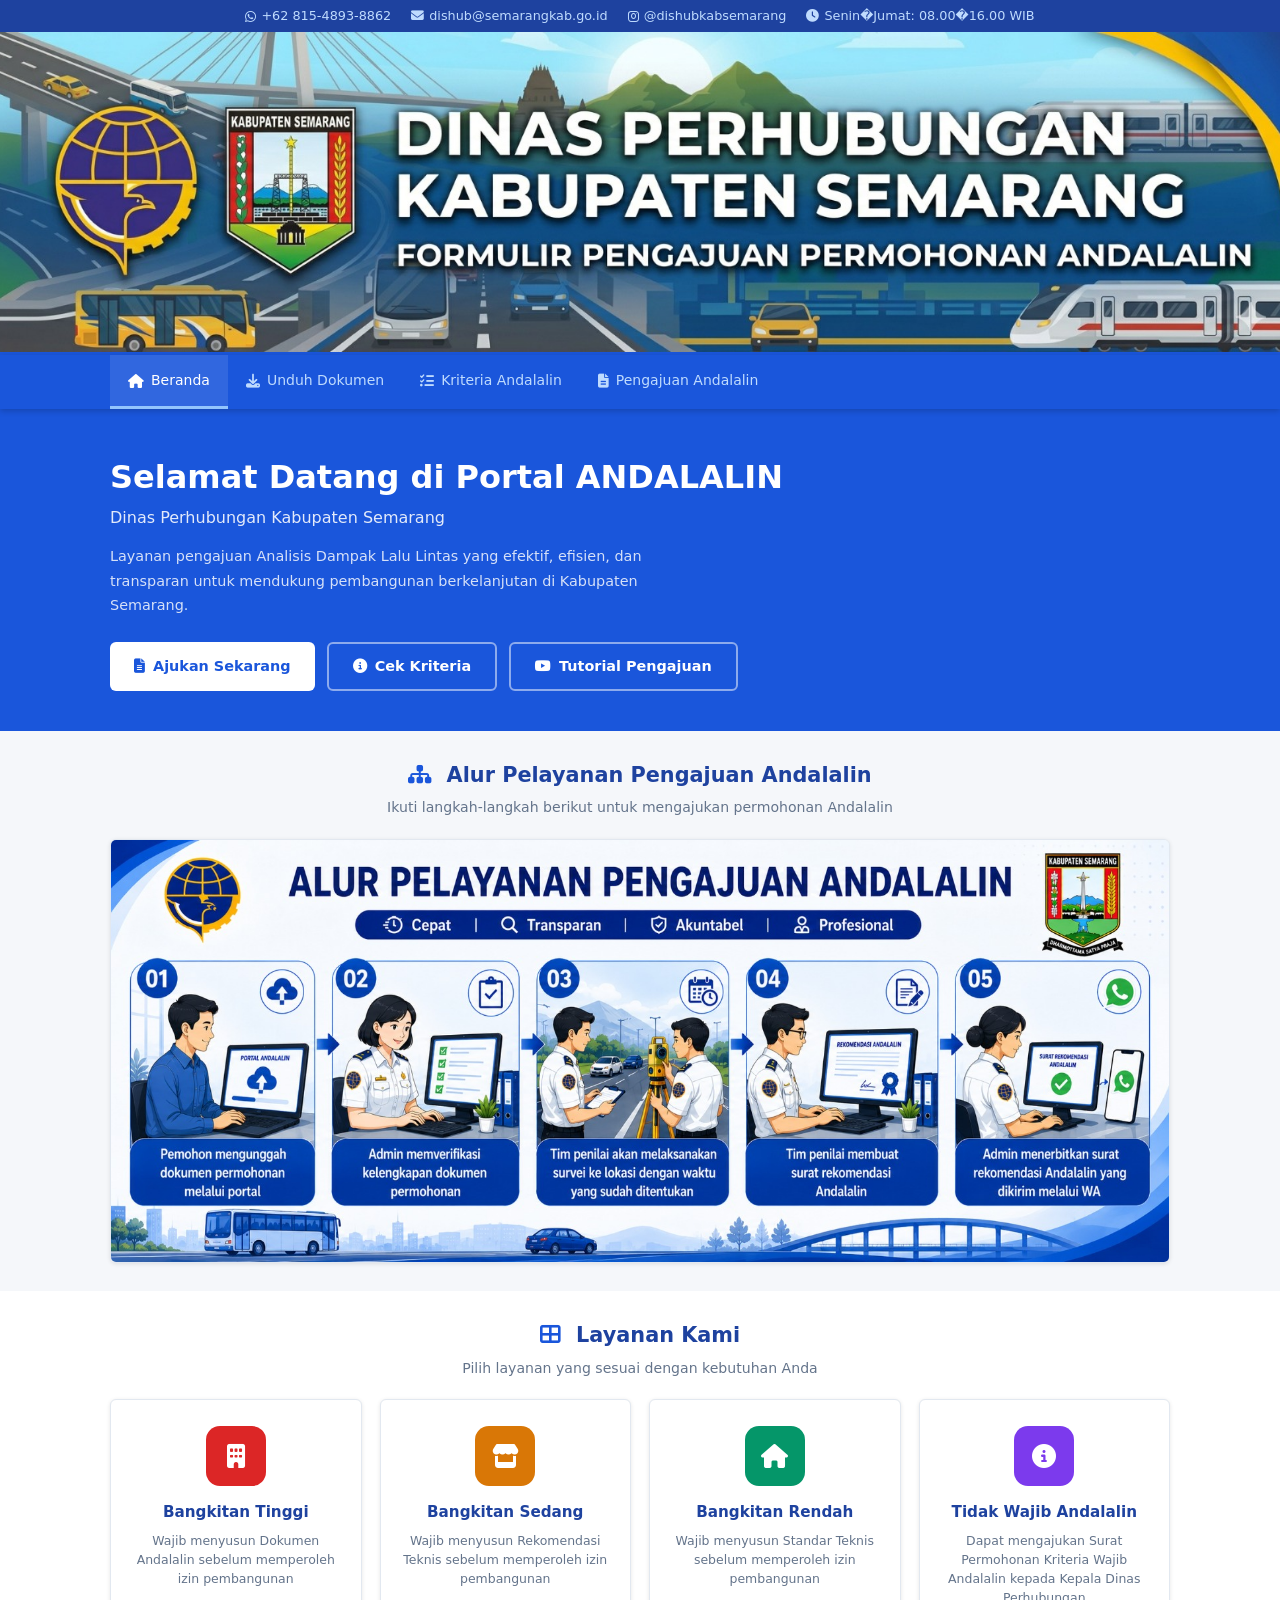
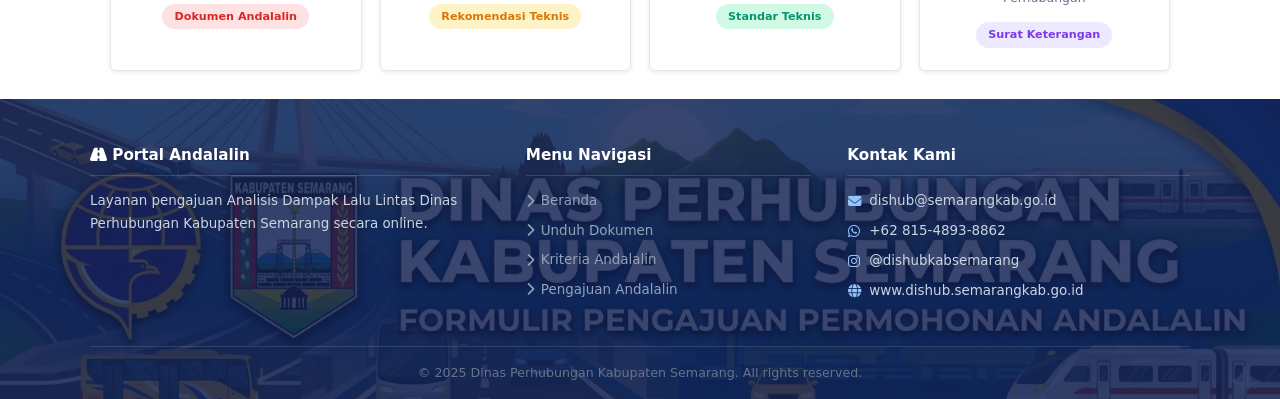
==== commit ccac213b: "Add files via upload" ====
--- a/index.html
+++ b/index.html
@@ -1,4 +1,4 @@
-﻿<!DOCTYPE html>
+<!DOCTYPE html>
 <html lang="id">
 <head>
   <meta charset="UTF-8"/>
@@ -11,10 +11,10 @@
 
 <div class="topbar">
   <div class="container">
-    <span><i class="fab fa-whatsapp"></i> 085229403458</span>
+    <span><i class="fab fa-whatsapp"></i> +62 815-4893-8862</span>
     <span><i class="fas fa-envelope"></i> dishub@semarangkab.go.id</span>
     <span><i class="fab fa-instagram"></i> @dishubkabsemarang</span>
-    <span><i class="fas fa-clock"></i> Senin–Jumat: 08.00–16.00 WIB</span>
+    <span><i class="fas fa-clock"></i> Senin�Jumat: 08.00�16.00 WIB</span>
   </div>
 </div>
 
@@ -56,42 +56,8 @@
         <h2><i class="fas fa-sitemap"></i> Alur Pelayanan Pengajuan Andalalin</h2>
         <p>Ikuti langkah-langkah berikut untuk mengajukan permohonan Andalalin</p>
       </div>
-      <div class="alur-steps">
-        <div class="step-item">
-          <div class="step-num">1</div>
-          <div class="step-icon"><i class="fas fa-upload"></i></div>
-          <div class="step-text"><h4>Upload Dokumen</h4><p>Pemohon mengunggah dokumen permohonan melalui portal</p></div>
-        </div>
-        <div class="step-arrow"><i class="fas fa-chevron-right"></i></div>
-        <div class="step-item">
-          <div class="step-num">2</div>
-          <div class="step-icon"><i class="fas fa-magnifying-glass"></i></div>
-          <div class="step-text"><h4>Verifikasi Admin</h4><p>Admin memverifikasi kelengkapan dokumen permohonan</p></div>
-        </div>
-        <div class="step-arrow"><i class="fas fa-chevron-right"></i></div>
-        <div class="step-item">
-          <div class="step-num">3</div>
-          <div class="step-icon"><i class="fas fa-users"></i></div>
-          <div class="step-text"><h4>Pembahasan Tim</h4><p>Tim penilai melakukan pembahasan dan evaluasi teknis</p></div>
-        </div>
-        <div class="step-arrow"><i class="fas fa-chevron-right"></i></div>
-        <div class="step-item">
-          <div class="step-num">4</div>
-          <div class="step-icon"><i class="fas fa-file-signature"></i></div>
-          <div class="step-text"><h4>Berita Acara</h4><p>Admin mengunggah berita acara hasil pembahasan</p></div>
-        </div>
-        <div class="step-arrow"><i class="fas fa-chevron-right"></i></div>
-        <div class="step-item">
-          <div class="step-num">5</div>
-          <div class="step-icon"><i class="fas fa-pen-to-square"></i></div>
-          <div class="step-text"><h4>Surat Kesanggupan</h4><p>Pemohon mengunggah surat kesanggupan pemenuhan syarat</p></div>
-        </div>
-        <div class="step-arrow"><i class="fas fa-chevron-right"></i></div>
-        <div class="step-item">
-          <div class="step-num">6</div>
-          <div class="step-icon"><i class="fas fa-certificate"></i></div>
-          <div class="step-text"><h4>Rekomendasi</h4><p>Admin menerbitkan surat rekomendasi Andalalin</p></div>
-        </div>
+      <div class="alur-img-wrap">
+        <img src="alur andalalin.jpeg" alt="Alur Pelayanan Pengajuan Andalalin" class="alur-img"/>
       </div>
     </div>
   </section>
@@ -152,7 +118,7 @@
       <div class="footer-col">
         <h4>Kontak Kami</h4>
         <p><i class="fas fa-envelope"></i> dishub@semarangkab.go.id</p>
-        <p><i class="fab fa-whatsapp"></i> 085229403458</p>
+        <p><i class="fab fa-whatsapp"></i> +62 815-4893-8862</p>
         <p><i class="fab fa-instagram"></i> @dishubkabsemarang</p>
         <p><i class="fas fa-globe"></i> www.dishub.semarangkab.go.id</p>
       </div>
--- a/style.css
+++ b/style.css
@@ -56,10 +56,10 @@
 .nav-toggle:hover { background: rgba(255,255,255,.1); }
 
 /* ===== PAGE HERO ===== */
-.page-hero { background: var(--blue); color: var(--white); padding: 36px 0 30px; text-align: center; }
-.page-hero h1 { font-size: 1.7rem; font-weight: 700; margin-bottom: 8px; }
+.page-hero { background: var(--blue); color: var(--white); padding: 24px 0 20px; text-align: center; }
+.page-hero h1 { font-size: 1.5rem; font-weight: 700; margin-bottom: 6px; }
 .page-hero h1 i { margin-right: 8px; }
-.page-hero p { font-size: .92rem; opacity: .88; max-width: 520px; margin: 0 auto; }
+.page-hero p { font-size: .88rem; opacity: .88; max-width: 520px; margin: 0 auto; }
 
 /* ===== HERO BANNER (index) ===== */
 .hero-banner { background: var(--blue); color: var(--white); padding: 48px 0 40px; }
@@ -80,14 +80,16 @@
 .stat-label { display: block; font-size: .73rem; opacity: .75; margin-top: 4px; }
 
 /* ===== SECTIONS ===== */
-.section-wrap { padding: 48px 0; }
+.section-wrap { padding: 28px 0; }
 .bg-light { background: var(--white); }
-.section-header { text-align: center; margin-bottom: 36px; }
-.section-header h2 { font-size: 1.5rem; font-weight: 700; color: var(--blue-dark); margin-bottom: 6px; }
+.section-header { text-align: center; margin-bottom: 20px; }
+.section-header h2 { font-size: 1.3rem; font-weight: 700; color: var(--blue-dark); margin-bottom: 4px; }
 .section-header h2 i { color: var(--blue); margin-right: 8px; }
-.section-header p { color: var(--gray-mid); font-size: .9rem; }
+.section-header p { color: var(--gray-mid); font-size: .88rem; }
 
 /* ===== ALUR STEPS ===== */
+.alur-img-wrap { text-align: center; margin: 0; }
+.alur-img { width: 100%; height: auto; border-radius: var(--radius); box-shadow: var(--shadow); border: 1px solid var(--gray-border); display: block; margin: 0 auto; }
 .alur-steps { display: flex; align-items: flex-start; gap: 4px; flex-wrap: wrap; justify-content: center; }
 .step-item { display: flex; flex-direction: column; align-items: center; text-align: center; max-width: 140px; position: relative; }
 .step-num { position: absolute; top: -8px; right: -8px; background: var(--blue); color: var(--white); width: 22px; height: 22px; border-radius: 50%; font-size: .68rem; font-weight: 800; display: flex; align-items: center; justify-content: center; z-index: 1; border: 2px solid var(--white); }
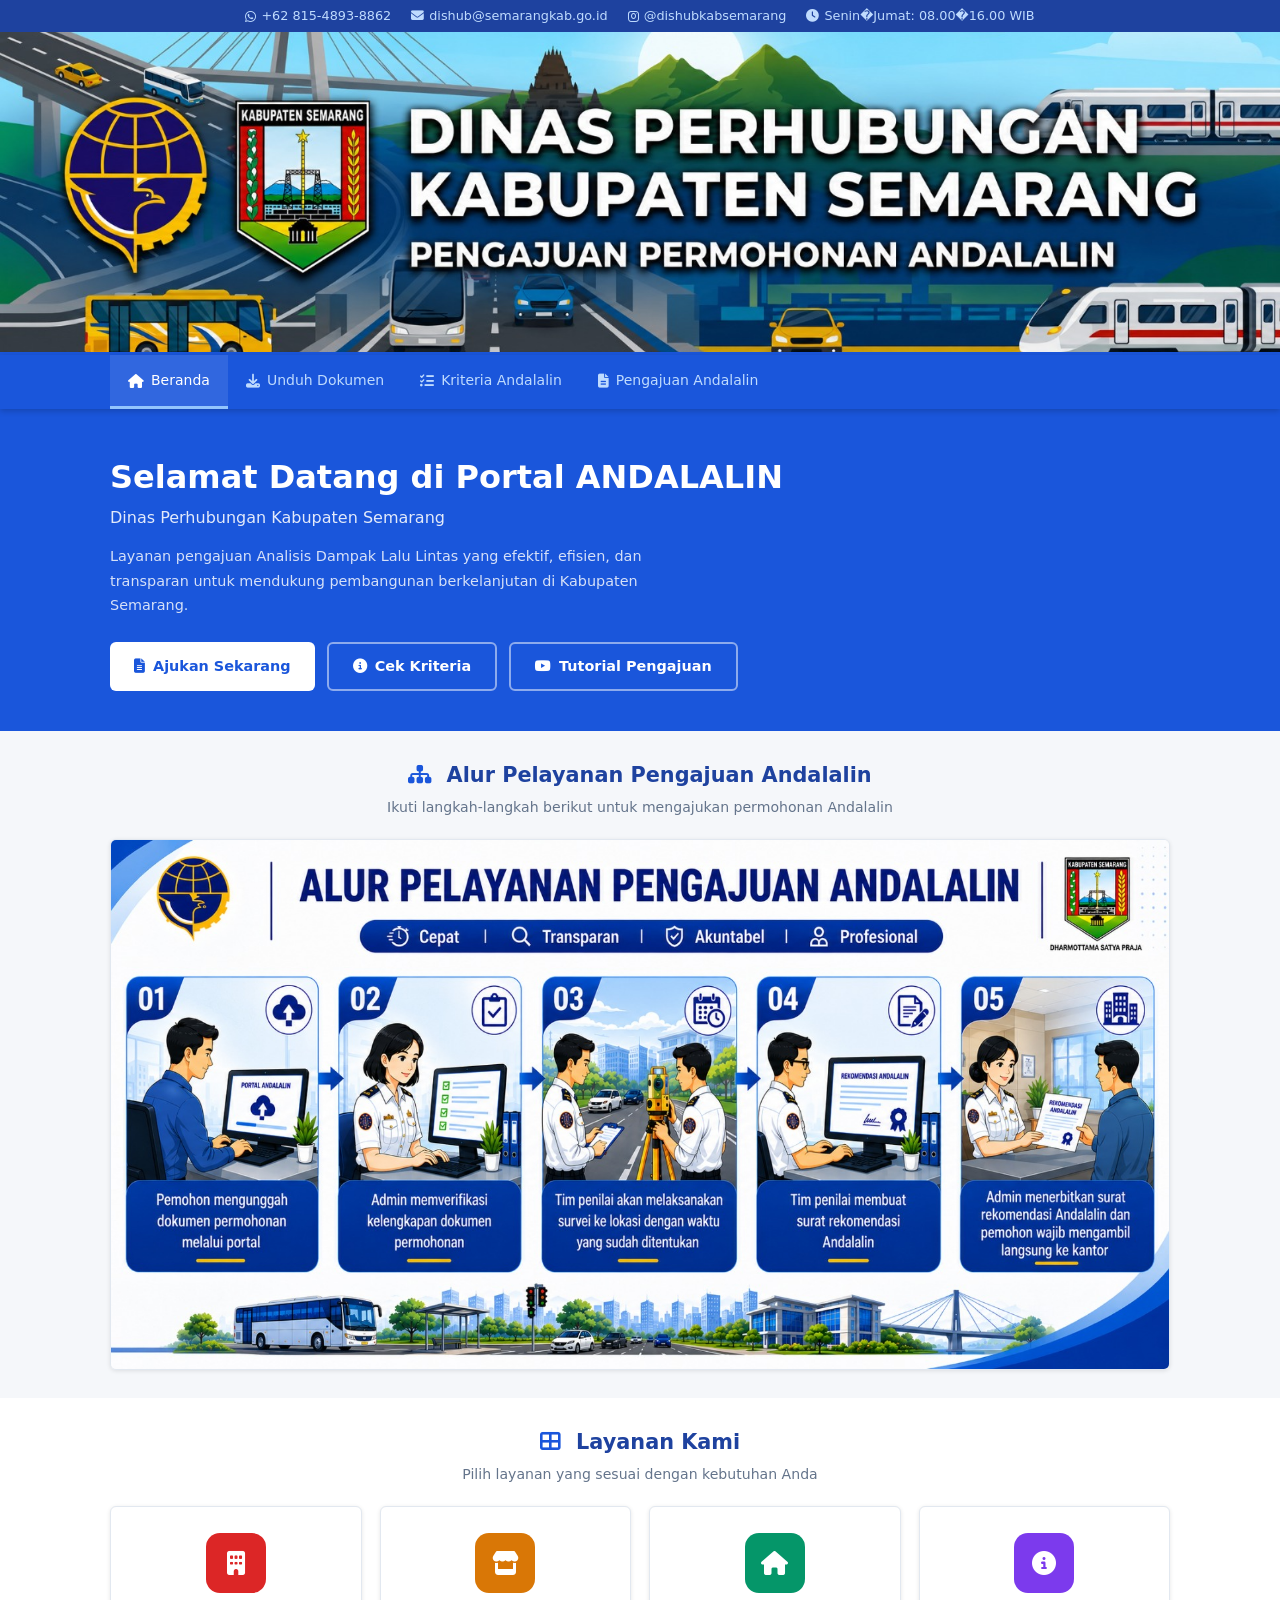
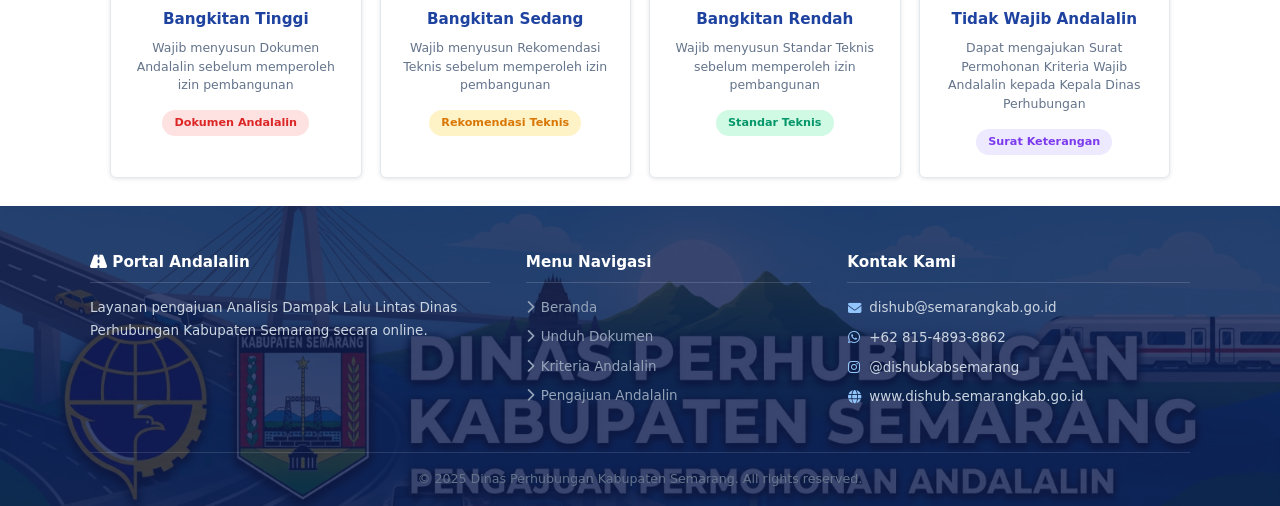
==== commit e60606be: "Add files via upload" ====
--- a/index.html
+++ b/index.html
@@ -43,7 +43,7 @@
         <div class="hero-buttons">
           <a href="pengajuan.html" class="btn-primary"><i class="fas fa-file-alt"></i> Ajukan Sekarang</a>
           <a href="kriteria.html" class="btn-outline"><i class="fas fa-info-circle"></i> Cek Kriteria</a>
-          <a href="https://www.youtube.com/watch?v=LINK_VIDEO_TUTORIAL" target="_blank" class="btn-outline"><i class="fab fa-youtube"></i> Tutorial Pengajuan</a>
+          <a href="https://youtu.be/SEgp1U8QeCM" target="_blank" class="btn-outline"><i class="fab fa-youtube"></i> Tutorial Pengajuan</a>
         </div>
       </div>
     </div>
